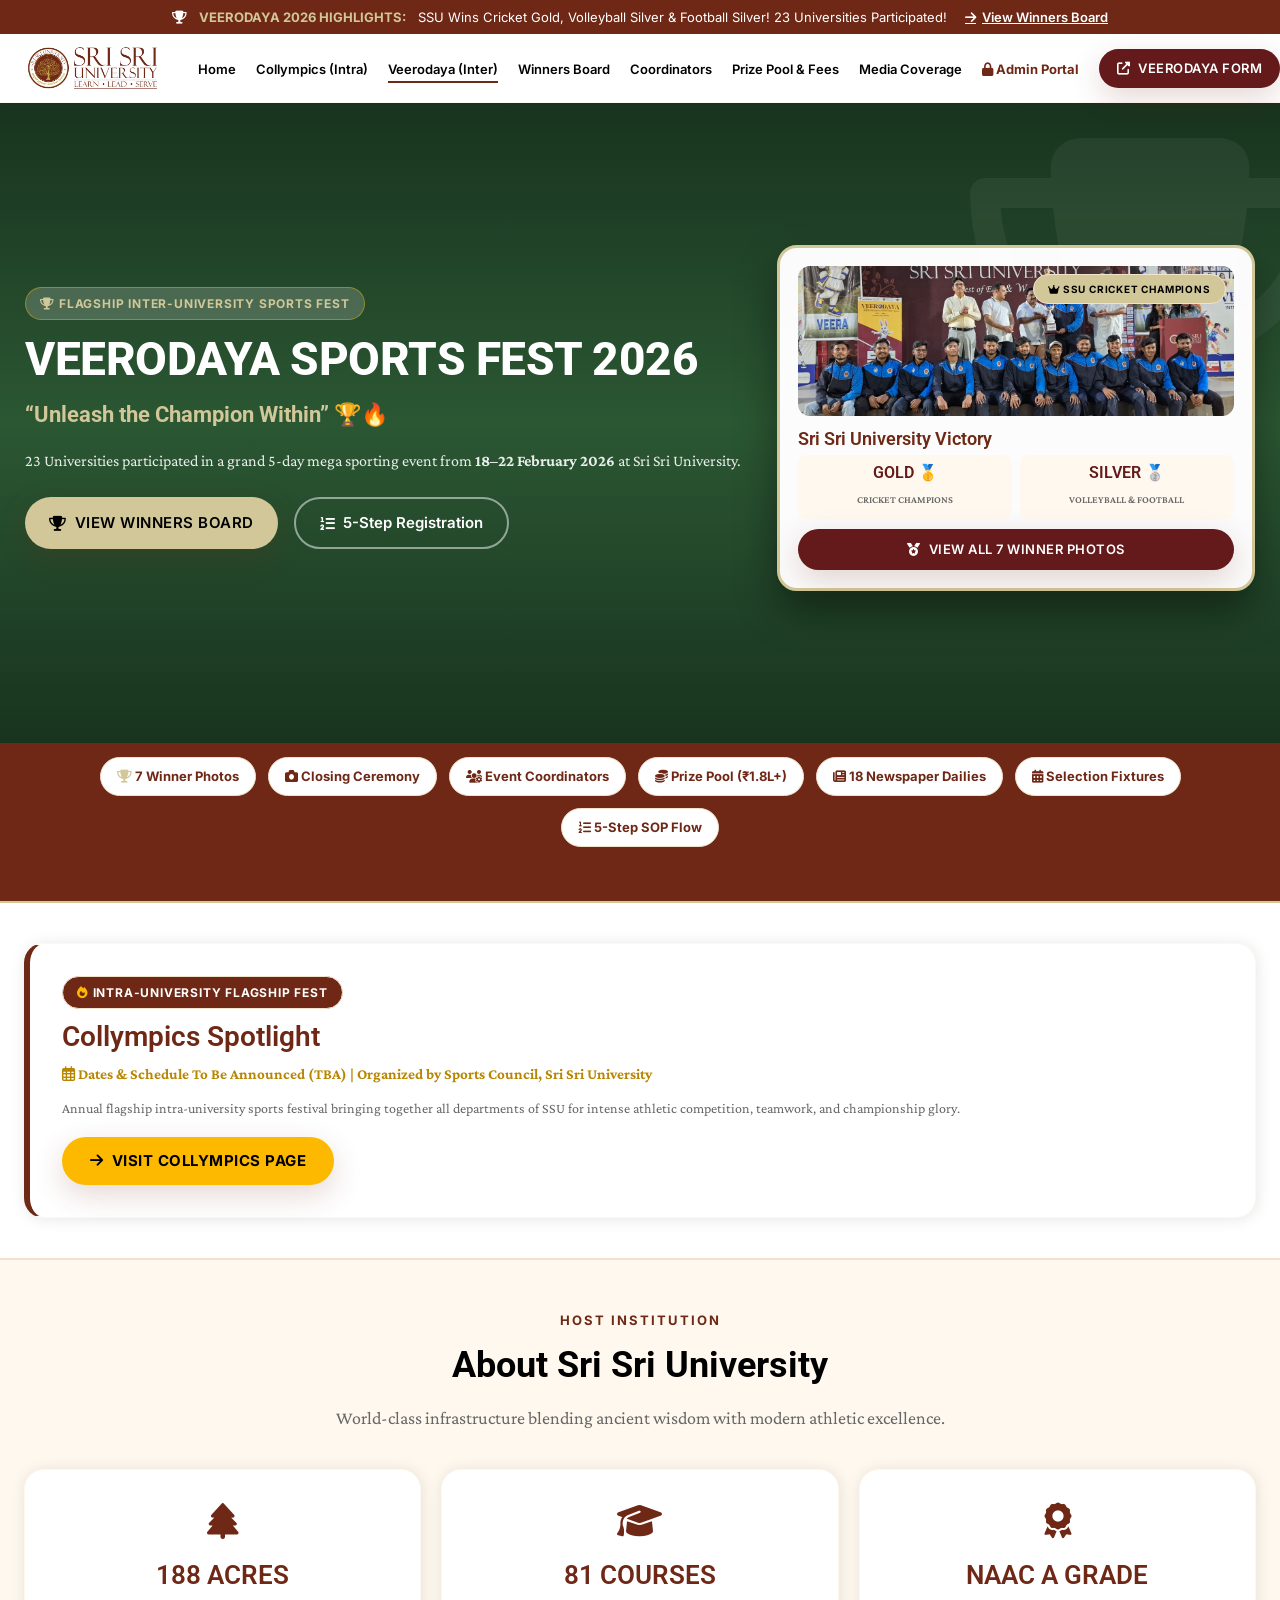
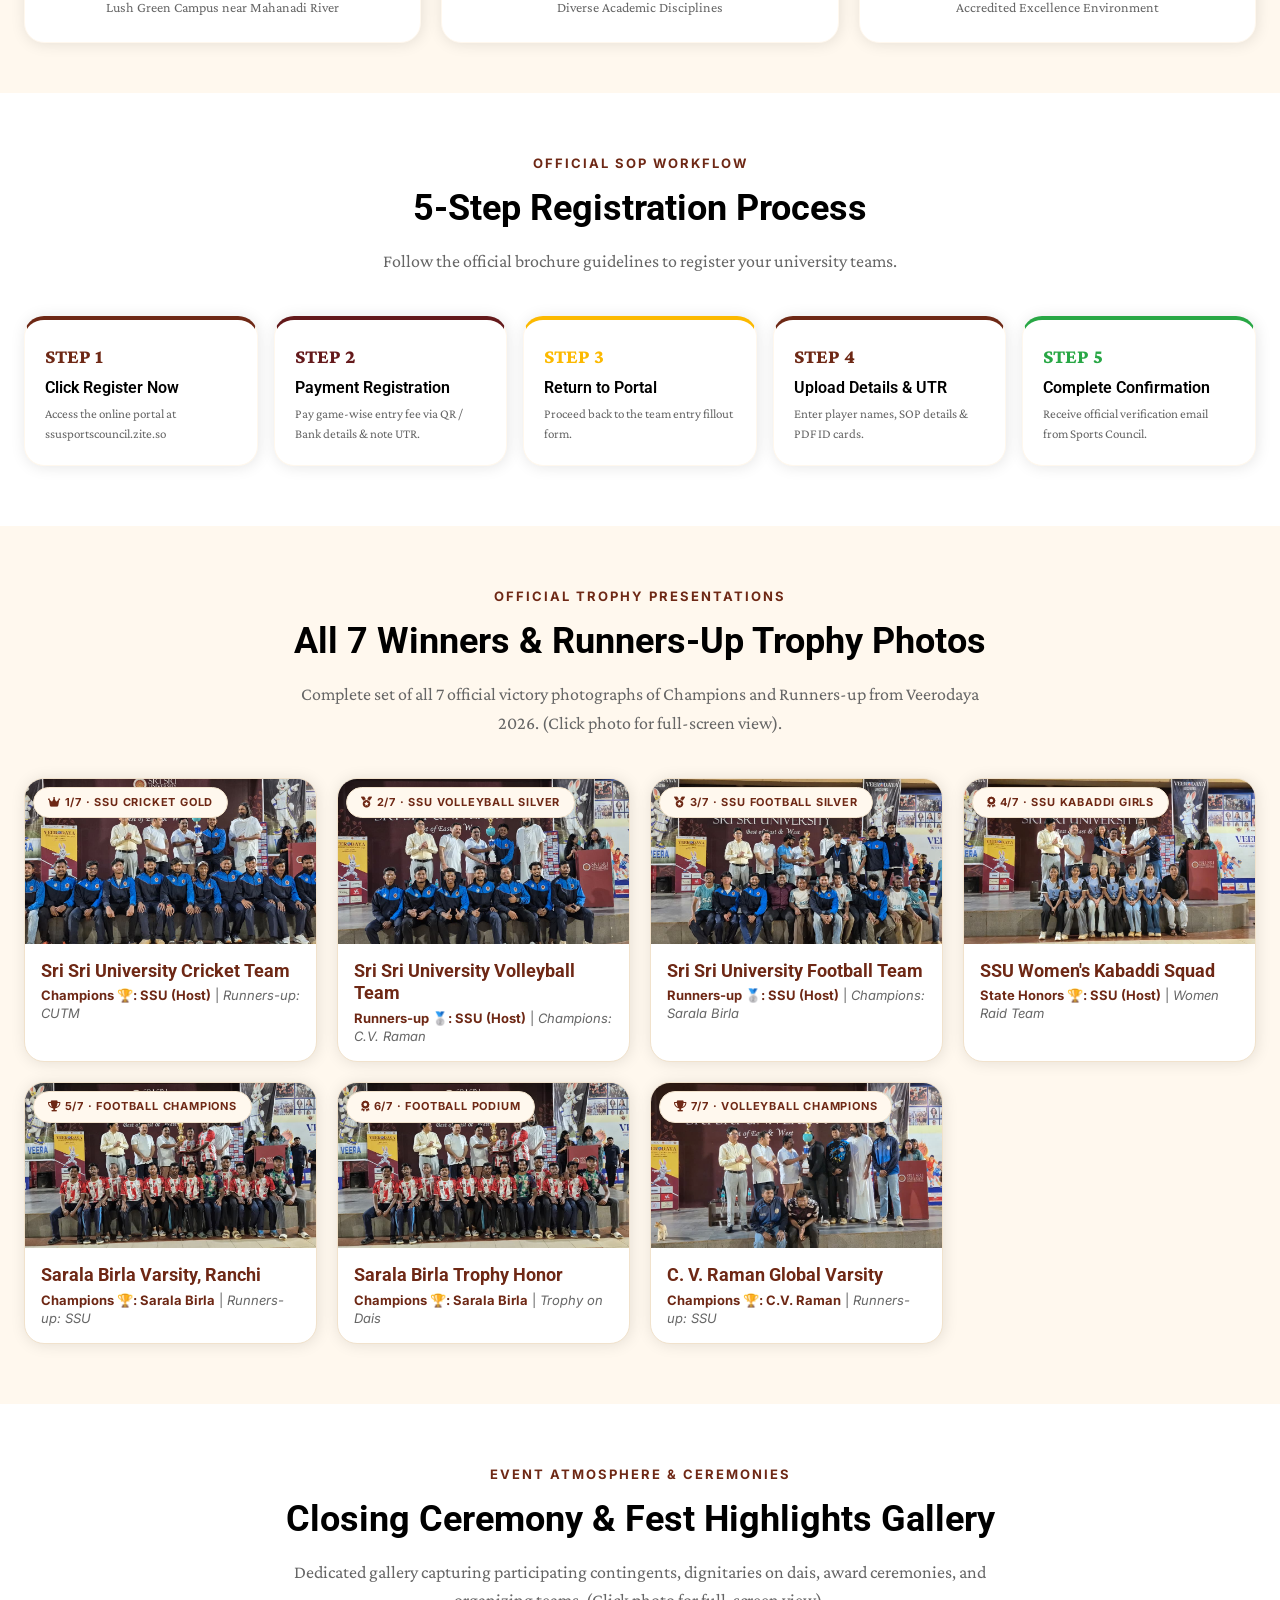
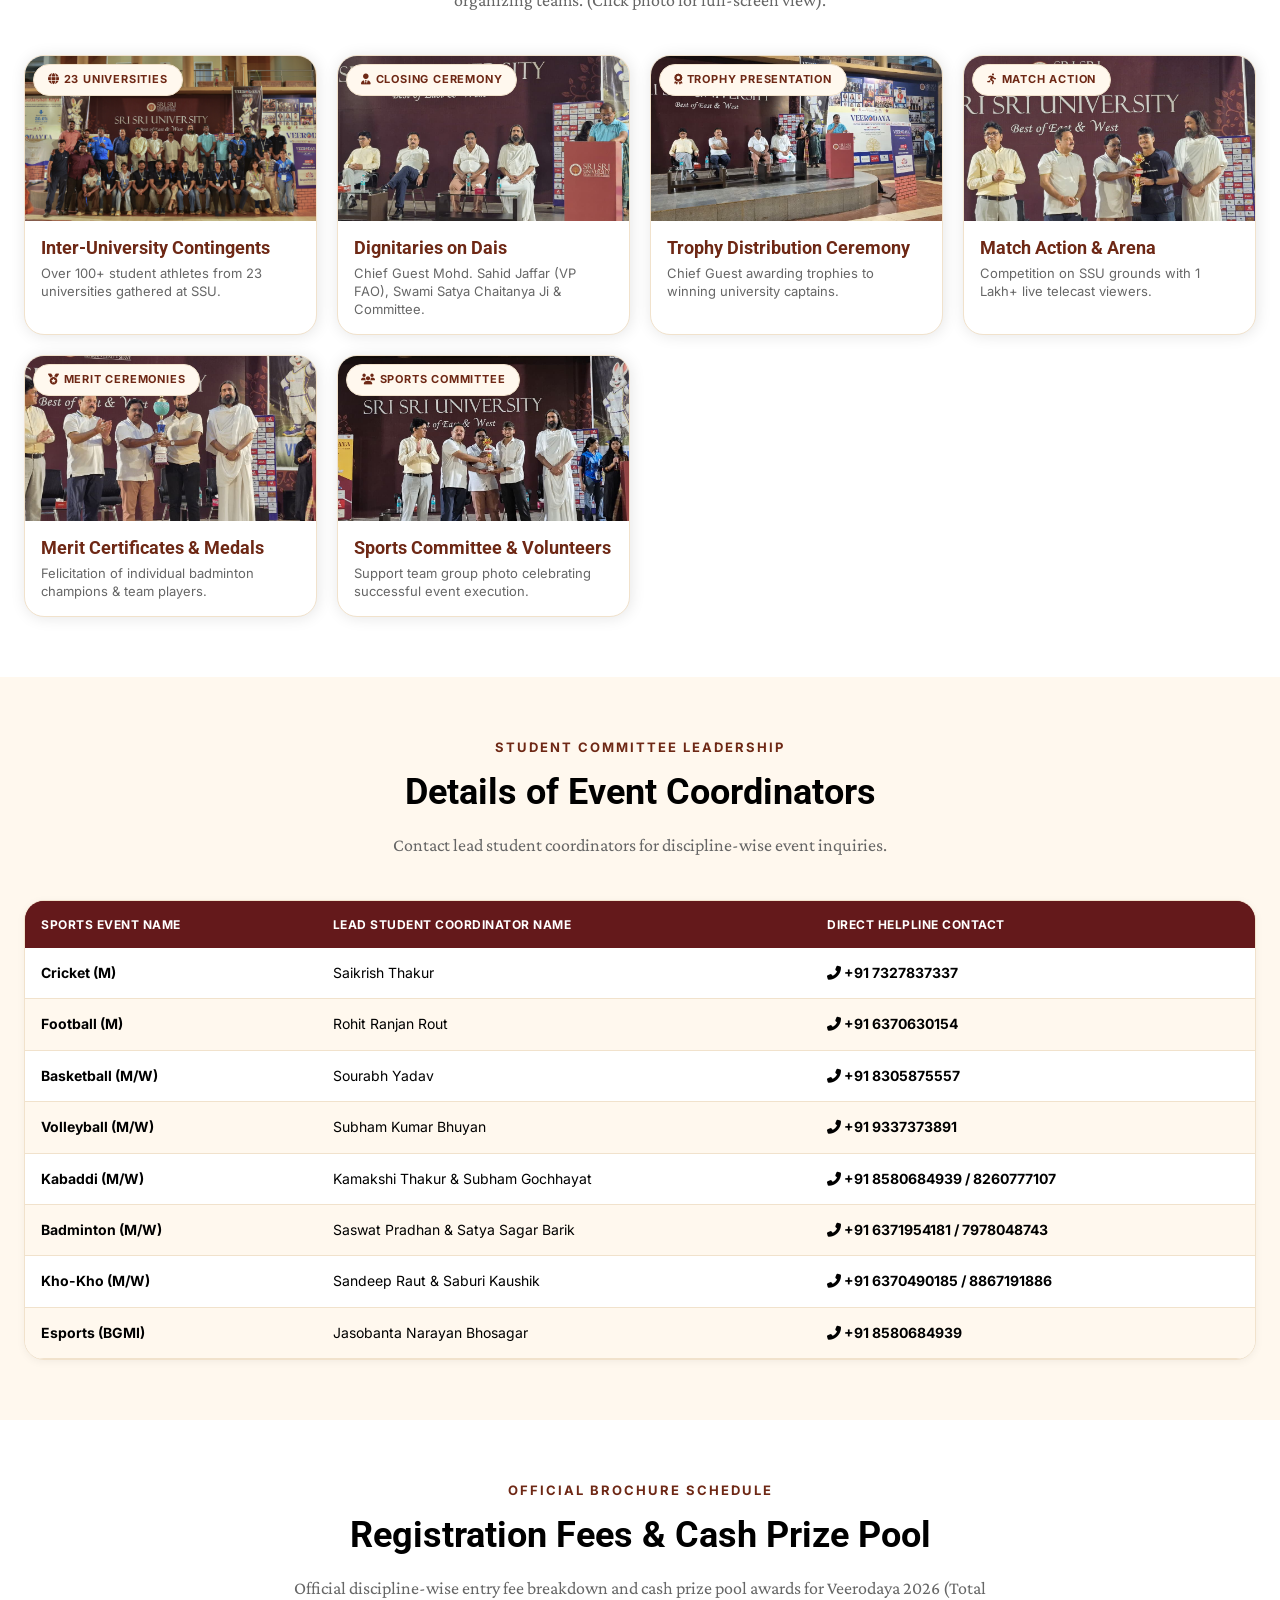
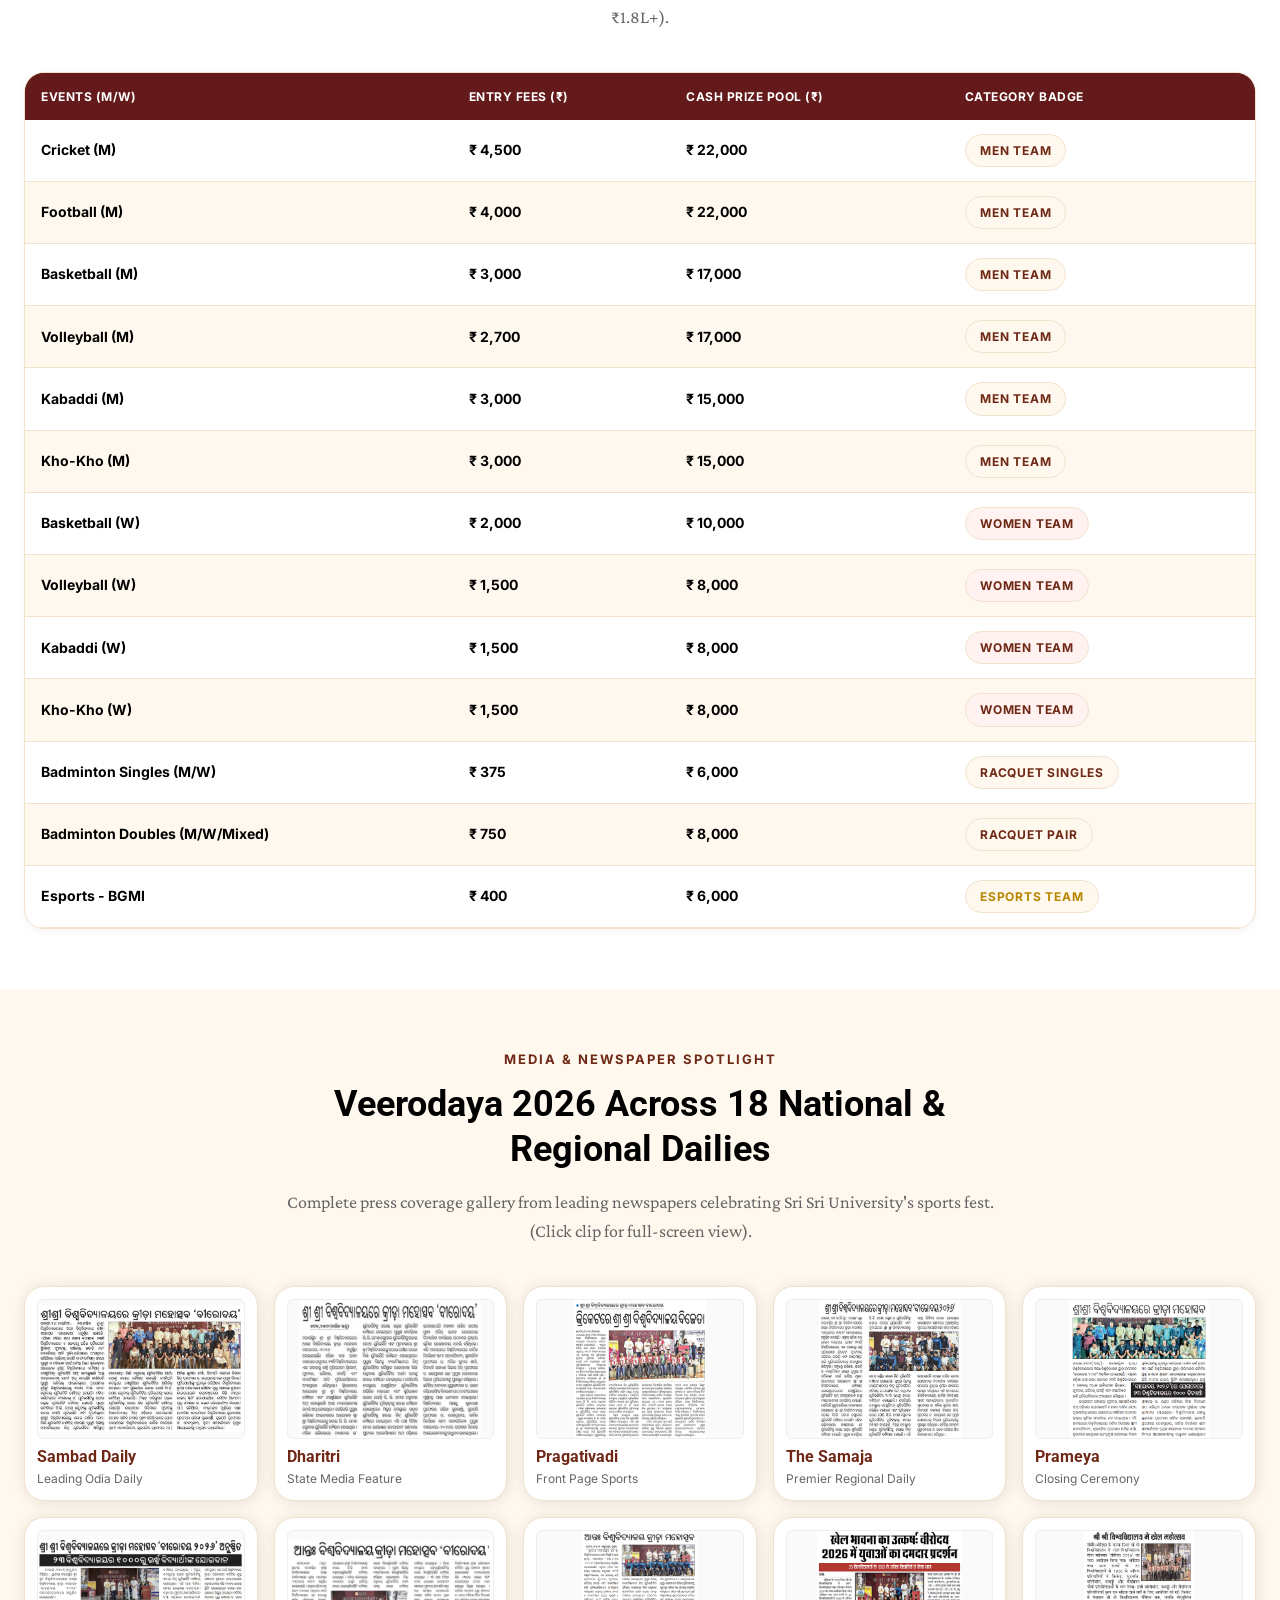
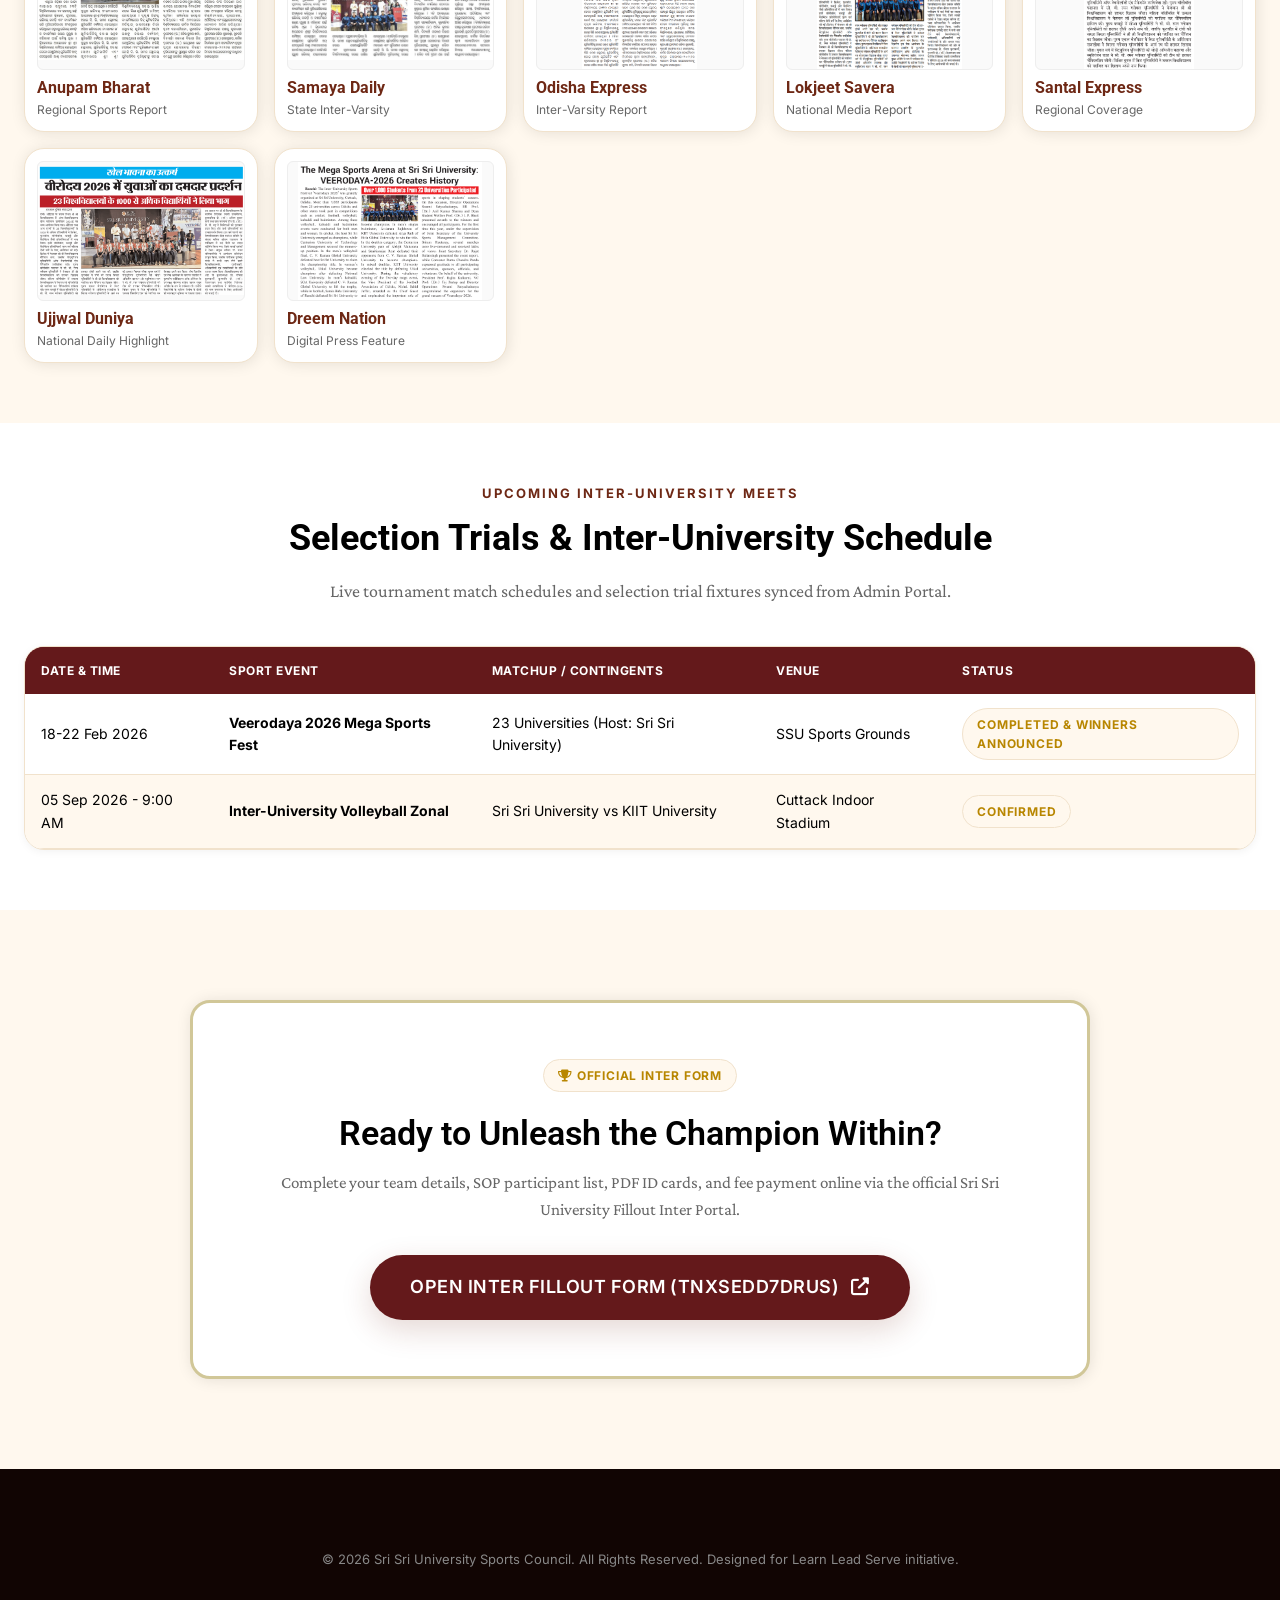
==== inter-university.html @ 0b8035ac "Initial commit: Sri Sri University Sports Council Portal" ====
<!DOCTYPE html>
<html lang="en">
<head>
  <meta charset="UTF-8">
  <meta name="viewport" content="width=device-width, initial-scale=1.0">
  <title>VEERODAYA SPORTS FEST 2026 | 2nd Edition Inter-University Sports</title>
  <meta name="description" content="Unleash the Champion Within. Official Veerodaya Sports Fest 2026 Inter-University Portal of Sri Sri University. 18-22 Feb 2026. Official results, 7 Winners & Runners-up trophy photos, campus stats, 5-step registration flow, event coordinators directory, press coverage, and prize pool schedule.">

  <!-- Favicon -->
  <link rel="icon" type="image/png" href="assets/ssu_round_favicon.png">
  <link rel="apple-touch-icon" href="assets/ssu_round_favicon.png">

  <!-- Font Awesome Icons -->
  <link rel="stylesheet" href="https://cdnjs.cloudflare.com/ajax/libs/font-awesome/6.5.1/css/all.min.css">
  
  <!-- Design System CSS -->
  <link rel="stylesheet" href="css/design-system.css">
  <link rel="stylesheet" href="css/main.css">
</head>
<body>

  <!-- Top Announcement Bar -->
  <div class="top-announcement-bar">
    <i class="fas fa-trophy"></i> <strong>VEERODAYA 2026 HIGHLIGHTS:</strong> SSU Wins Cricket Gold, Volleyball Silver & Football Silver! 23 Universities Participated!
    <a href="#results-board"><i class="fas fa-arrow-right"></i> View Winners Board</a>
  </div>

  <!-- Header Navigation -->
  <header class="ssu-header" id="site-header">
    <div class="header-container">
      <a href="index.html" class="ssu-brand">
        <img src="assets/ssu_logo.png" class="ssu-logo-img" alt="Sri Sri University Logo">
      </a>

      <nav>
        <ul class="nav-menu" id="nav-menu">
          <li><a href="index.html" class="nav-link">Home</a></li>
          <li><a href="intra-university.html" class="nav-link">Collympics (Intra)</a></li>
          <li><a href="inter-university.html" class="nav-link active">Veerodaya (Inter)</a></li>
          <li><a href="#results-board" class="nav-link">Winners Board</a></li>
          <li><a href="#coordinators" class="nav-link">Coordinators</a></li>
          <li><a href="#prize-pool" class="nav-link">Prize Pool & Fees</a></li>
          <li><a href="#press-coverage" class="nav-link">Media Coverage</a></li>
          <li><a href="admin.html" class="nav-link" style="color: var(--color-primary); font-weight: 700;"><i class="fas fa-lock"></i> Admin Portal</a></li>
        </ul>
      </nav>

      <div style="display: flex; align-items: center; gap: 10px; flex-shrink: 0;">
        <a href="https://forms.fillout.com/t/tNXsEdD7DRus" target="_blank" rel="noopener" class="btn-primary header-action-btn" style="background: var(--color-secondary); border-color: var(--color-secondary);">
          <i class="fas fa-external-link-alt"></i> VEERODAYA FORM
        </a>
        <button class="mobile-menu-toggle" id="mobile-menu-toggle" aria-label="Toggle navigation menu">
          <i class="fas fa-bars"></i>
        </button>
      </div>
    </div>
  </header>

  <main>
    <!-- VEERODAYA 2026 GRAND HIGHLIGHTED HERO SECTION WITH SSU CHAMPIONS SPOTLIGHT -->
    <section class="hero-section" style="background: linear-gradient(180deg, #18331e 0%, #2b5733 50%, #18331e 100%); color: #ffffff; padding: 60px 24px 70px; position: relative; overflow: hidden;">
      <div style="position: absolute; top: -50px; right: -50px; font-size: 320px; opacity: 0.05; color: #fff; pointer-events: none;"><i class="fas fa-trophy"></i></div>

      <div class="container-ssu" style="position: relative; z-index: 2;">
        <div style="display: grid; grid-template-columns: 1.2fr 0.8fr; gap: 36px; align-items: center;" class="responsive-2col">
          
          <!-- Hero Main Text -->
          <div>
            <div style="display: flex; gap: 10px; flex-wrap: wrap; margin-bottom: 14px;">
              <span class="badge-ssu" style="background: rgba(255,255,255,0.18); color: var(--color-accent-gold); border: 1px solid rgba(252, 185, 0, 0.4); font-size: 12px; padding: 6px 14px;">
                <i class="fas fa-trophy"></i> FLAGSHIP INTER-UNIVERSITY SPORTS FEST
              </span>
            </div>

            <h1 style="font-size: 46px; font-weight: 800; color: #ffffff; margin-bottom: 12px; line-height: 1.1; letter-spacing: -0.5px;">
              VEERODAYA SPORTS FEST 2026
            </h1>
            <p style="font-size: 22px; font-weight: 700; color: var(--color-accent-gold); margin-bottom: 16px; font-family: var(--font-heading);">
              “Unleash the Champion Within” 🏆🔥
            </p>
            <p style="font-size: 16px; color: rgba(255,255,255,0.9); line-height: 1.6; margin-bottom: 24px;">
              23 Universities participated in a grand 5-day mega sporting event from <strong>18–22 February 2026</strong> at Sri Sri University.
            </p>

            <div style="display: flex; gap: 16px; flex-wrap: wrap;">
              <a href="#results-board" class="btn-primary" style="background: var(--color-accent-gold); color: #000 !important; border-color: var(--color-accent-gold); padding: 12px 24px; font-size: 15px;">
                <i class="fas fa-trophy"></i> View Winners Board
              </a>
              <a href="#registration-flow" class="btn-outline" style="color: #ffffff !important; border-color: rgba(255,255,255,0.5); padding: 12px 24px; font-size: 15px;">
                <i class="fas fa-list-ol"></i> 5-Step Registration
              </a>
            </div>
          </div>

          <!-- HIGHLIGHT STATS SPOTLIGHT CARD WITH COMPACT IMAGE -->
          <div id="hero-upcoming-inter-card" style="background: rgba(255, 255, 255, 0.98); color: var(--color-text); border-radius: var(--radius-card); padding: 18px; border: 3px solid var(--color-accent-gold); box-shadow: 0 20px 40px rgba(0, 0, 0, 0.4);">
            <div style="position: relative; border-radius: 12px; overflow: hidden; margin-bottom: 12px; height: 150px; cursor: pointer;">
              <img src="Veerodaya 2026/Champion (Crieck team SSU) .jpeg" style="width: 100%; height: 100%; object-fit: cover;" alt="Sri Sri University Cricket Champions 2026">
              <span class="badge-ssu" style="position: absolute; top: 8px; right: 8px; background: var(--color-accent-gold); color: #000; font-weight: 700; font-size: 10px;">
                <i class="fas fa-crown"></i> SSU CRICKET CHAMPIONS
              </span>
            </div>

            <h3 style="font-size: 18px; color: var(--color-primary); margin-bottom: 4px; font-family: var(--font-heading);">
              Sri Sri University Victory
            </h3>

            <div style="display: grid; grid-template-columns: 1fr 1fr; gap: 8px; margin-bottom: 10px;">
              <div style="background: #fff8ee; padding: 8px; border-radius: 8px; text-align: center;">
                <h4 style="font-size: 16px; color: var(--color-secondary); margin: 0;">GOLD 🥇</h4>
                <span style="font-size: 10px; color: var(--color-text-muted); font-weight: 600;">CRICKET CHAMPIONS</span>
              </div>
              <div style="background: #fff8ee; padding: 8px; border-radius: 8px; text-align: center;">
                <h4 style="font-size: 16px; color: var(--color-secondary); margin: 0;">SILVER 🥈</h4>
                <span style="font-size: 10px; color: var(--color-text-muted); font-weight: 600;">VOLLEYBALL & FOOTBALL</span>
              </div>
            </div>

            <a href="#results-board" class="btn-primary" style="background: var(--color-secondary); border-color: var(--color-secondary); width: 100%; text-align: center; justify-content: center; padding: 10px; font-size: 13px;">
              <i class="fas fa-medal"></i> View All 7 Winner Photos
            </a>
          </div>

        </div>
      </div>
    </section>

    <!-- QUICK SECTION JUMP BAR FOR VEERODAYA PAGE -->
    <section style="background: var(--color-primary); padding: 14px 24px; border-bottom: 2px solid var(--color-accent-gold);">
      <div class="container-ssu">
        <div style="display: flex; align-items: center; justify-content: center; gap: 12px; flex-wrap: wrap;" class="gallery-filters">
          <a href="#results-board" class="filter-btn" style="background: #ffffff; color: var(--color-primary); font-weight: 700; text-decoration: none; padding: 8px 16px; border-radius: 20px; font-size: 13px;">
            <i class="fas fa-trophy" style="color: var(--color-accent-gold);"></i> 7 Winner Photos
          </a>
          <a href="#ceremony-highlights" class="filter-btn" style="background: #ffffff; color: var(--color-primary); font-weight: 700; text-decoration: none; padding: 8px 16px; border-radius: 20px; font-size: 13px;">
            <i class="fas fa-camera"></i> Closing Ceremony
          </a>
          <a href="#coordinators" class="filter-btn" style="background: #ffffff; color: var(--color-primary); font-weight: 700; text-decoration: none; padding: 8px 16px; border-radius: 20px; font-size: 13px;">
            <i class="fas fa-users-cog"></i> Event Coordinators
          </a>
          <a href="#prize-pool" class="filter-btn" style="background: #ffffff; color: var(--color-primary); font-weight: 700; text-decoration: none; padding: 8px 16px; border-radius: 20px; font-size: 13px;">
            <i class="fas fa-coins"></i> Prize Pool (₹1.8L+)
          </a>
          <a href="#press-coverage" class="filter-btn" style="background: #ffffff; color: var(--color-primary); font-weight: 700; text-decoration: none; padding: 8px 16px; border-radius: 20px; font-size: 13px;">
            <i class="fas fa-newspaper"></i> 18 Newspaper Dailies
          </a>
          <a href="#schedule" class="filter-btn" style="background: #ffffff; color: var(--color-primary); font-weight: 700; text-decoration: none; padding: 8px 16px; border-radius: 20px; font-size: 13px;">
            <i class="fas fa-calendar-alt"></i> Selection Fixtures
          </a>
          <a href="#registration-flow" class="filter-btn" style="background: #ffffff; color: var(--color-primary); font-weight: 700; text-decoration: none; padding: 8px 16px; border-radius: 20px; font-size: 13px;">
            <i class="fas fa-list-ol"></i> 5-Step SOP Flow
          </a>
        </div>
      </div>
    </section>

    <!-- COLLYMPICS SPOTLIGHT ANNOUNCEMENT CARD ON INTER PAGE -->
    <section class="section-ssu section-bg-light" style="padding: 40px 24px; border-bottom: 2px solid var(--color-bg-medium);">
      <div class="container-ssu">
        <div class="card-ssu" style="padding: 32px; background: #ffffff; border-left: 6px solid var(--color-primary);">
          <div>
            <span class="badge-ssu" style="background: var(--color-primary); color: #ffffff; margin-bottom: 10px;">
              <i class="fas fa-fire" style="color: var(--color-accent-amber);"></i> INTRA-UNIVERSITY FLAGSHIP FEST
            </span>
            <h3 style="font-size: 28px; color: var(--color-primary); margin-bottom: 8px; font-family: var(--font-heading);">
              Collympics Spotlight
            </h3>
            <p style="font-size: 15px; font-weight: 700; color: #b88600; margin-bottom: 12px;">
              <i class="far fa-calendar-alt"></i> Dates & Schedule To Be Announced (TBA) | Organized by Sports Council, Sri Sri University
            </p>
            <p style="font-size: 14px; color: var(--color-text-muted); line-height: 1.5; margin-bottom: 18px;">
              Annual flagship intra-university sports festival bringing together all departments of SSU for intense athletic competition, teamwork, and championship glory.
            </p>
            <a href="intra-university.html" class="btn-primary" style="background: var(--color-accent-amber); color: #000 !important; font-weight: 700;">
              <i class="fas fa-arrow-right"></i> Visit Collympics Page
            </a>
          </div>
        </div>
      </div>
    </section>

    <!-- SECTION: ABOUT SRI SRI UNIVERSITY CAMPUS & ATHLETIC STATS -->
    <section class="section-ssu section-bg-cream" style="padding: 50px 24px;">
      <div class="container-ssu">
        <div class="section-header" style="margin-bottom: 36px;">
          <span class="section-subtitle">Host Institution</span>
          <h2 class="section-title">About Sri Sri University</h2>
          <p class="section-description">World-class infrastructure blending ancient wisdom with modern athletic excellence.</p>
        </div>

        <div style="display: grid; grid-template-columns: repeat(auto-fit, minmax(260px, 1fr)); gap: 20px;">
          <div class="card-ssu" style="background: #ffffff; padding: 24px; text-align: center;">
            <div style="font-size: 36px; color: var(--color-primary); margin-bottom: 8px;"><i class="fas fa-tree"></i></div>
            <h3 style="font-size: 26px; color: var(--color-primary); margin-bottom: 4px;">188 ACRES</h3>
            <p style="font-size: 14px; color: var(--color-text-muted); margin: 0;">Lush Green Campus near Mahanadi River</p>
          </div>
          <div class="card-ssu" style="background: #ffffff; padding: 24px; text-align: center;">
            <div style="font-size: 36px; color: var(--color-primary); margin-bottom: 8px;"><i class="fas fa-graduation-cap"></i></div>
            <h3 style="font-size: 26px; color: var(--color-primary); margin-bottom: 4px;">81 COURSES</h3>
            <p style="font-size: 14px; color: var(--color-text-muted); margin: 0;">Diverse Academic Disciplines</p>
          </div>
          <div class="card-ssu" style="background: #ffffff; padding: 24px; text-align: center;">
            <div style="font-size: 36px; color: var(--color-primary); margin-bottom: 8px;"><i class="fas fa-award"></i></div>
            <h3 style="font-size: 26px; color: var(--color-primary); margin-bottom: 4px;">NAAC A GRADE</h3>
            <p style="font-size: 14px; color: var(--color-text-muted); margin: 0;">Accredited Excellence Environment</p>
          </div>
        </div>
      </div>
    </section>

    <!-- SECTION: 5-STEP REGISTRATION PROCESS INSTRUCTIONS -->
    <section class="section-ssu section-bg-light" id="registration-flow" style="padding: 60px 24px;">
      <div class="container-ssu">
        <div class="section-header" style="margin-bottom: 40px;">
          <span class="section-subtitle">Official SOP Workflow</span>
          <h2 class="section-title">5-Step Registration Process</h2>
          <p class="section-description">Follow the official brochure guidelines to register your university teams.</p>
        </div>

        <div style="display: grid; grid-template-columns: repeat(auto-fit, minmax(220px, 1fr)); gap: 16px;">
          <div class="card-ssu" style="background: #ffffff; padding: 20px; border-top: 4px solid var(--color-primary);">
            <div style="font-size: 20px; font-weight: 800; color: var(--color-primary); margin-bottom: 6px;">STEP 1</div>
            <h4 style="font-size: 16px; color: var(--color-text); margin-bottom: 6px;">Click Register Now</h4>
            <p style="font-size: 13px; color: var(--color-text-muted); margin: 0;">Access the online portal at ssusportscouncil.zite.so</p>
          </div>
          <div class="card-ssu" style="background: #ffffff; padding: 20px; border-top: 4px solid var(--color-secondary);">
            <div style="font-size: 20px; font-weight: 800; color: var(--color-secondary); margin-bottom: 6px;">STEP 2</div>
            <h4 style="font-size: 16px; color: var(--color-text); margin-bottom: 6px;">Payment Registration</h4>
            <p style="font-size: 13px; color: var(--color-text-muted); margin: 0;">Pay game-wise entry fee via QR / Bank details & note UTR.</p>
          </div>
          <div class="card-ssu" style="background: #ffffff; padding: 20px; border-top: 4px solid var(--color-accent-amber);">
            <div style="font-size: 20px; font-weight: 800; color: var(--color-accent-amber); margin-bottom: 6px;">STEP 3</div>
            <h4 style="font-size: 16px; color: var(--color-text); margin-bottom: 6px;">Return to Portal</h4>
            <p style="font-size: 13px; color: var(--color-text-muted); margin: 0;">Proceed back to the team entry fillout form.</p>
          </div>
          <div class="card-ssu" style="background: #ffffff; padding: 20px; border-top: 4px solid var(--color-primary);">
            <div style="font-size: 20px; font-weight: 800; color: var(--color-primary); margin-bottom: 6px;">STEP 4</div>
            <h4 style="font-size: 16px; color: var(--color-text); margin-bottom: 6px;">Upload Details & UTR</h4>
            <p style="font-size: 13px; color: var(--color-text-muted); margin: 0;">Enter player names, SOP details & PDF ID cards.</p>
          </div>
          <div class="card-ssu" style="background: #ffffff; padding: 20px; border-top: 4px solid #28a745;">
            <div style="font-size: 20px; font-weight: 800; color: #28a745; margin-bottom: 6px;">STEP 5</div>
            <h4 style="font-size: 16px; color: var(--color-text); margin-bottom: 6px;">Complete Confirmation</h4>
            <p style="font-size: 13px; color: var(--color-text-muted); margin: 0;">Receive official verification email from Sports Council.</p>
          </div>
        </div>
      </div>
    </section>

    <!-- SECTION 1: ALL 7 WINNERS AND RUNNERS UP TROPHY PHOTOS BOARD -->
    <section class="section-ssu section-bg-cream" id="results-board" style="padding: 60px 24px;">
      <div class="container-ssu">
        <div class="section-header" style="margin-bottom: 40px;">
          <span class="section-subtitle">Official Trophy Presentations</span>
          <h2 class="section-title">All 7 Winners & Runners-Up Trophy Photos</h2>
          <p class="section-description">Complete set of all 7 official victory photographs of Champions and Runners-up from Veerodaya 2026. (Click photo for full-screen view).</p>
        </div>

        <div style="display: grid; grid-template-columns: repeat(auto-fill, minmax(280px, 1fr)); gap: 20px;">

          <!-- PHOTO 1: SSU Cricket Champions (Host Gold) -->
          <div class="card-ssu" style="background: #ffffff; border: 1px solid var(--color-bg-medium); padding: 0; overflow: hidden; cursor: pointer;">
            <div style="height: 165px; position: relative;">
              <img src="Veerodaya 2026/Champion (Crieck team SSU) .jpeg" style="width: 100%; height: 100%; object-fit: cover;" alt="Sri Sri University Cricket Champions 2026">
              <span class="badge-ssu" style="position: absolute; top: 8px; left: 8px; background: #fff8ee; color: var(--color-primary); border: 1px solid var(--color-bg-medium); font-size: 11px; font-weight: 700;">
                <i class="fas fa-crown"></i> 1/7 · SSU CRICKET GOLD
              </span>
            </div>
            <div style="padding: 16px;">
              <h3 style="font-size: 18px; color: var(--color-primary); margin-bottom: 4px; font-family: var(--font-heading); font-weight: 700;">Sri Sri University Cricket Team</h3>
              <p style="font-size: 13px; color: var(--color-text-muted); font-family: var(--font-sans); margin: 0; line-height: 1.4;">
                <strong style="color: var(--color-primary);">Champions 🏆: SSU (Host)</strong> | <em>Runners-up: CUTM</em>
              </p>
            </div>
          </div>

          <!-- PHOTO 2: SSU Volleyball Men Runners-Up -->
          <div class="card-ssu" style="background: #ffffff; border: 1px solid var(--color-bg-medium); padding: 0; overflow: hidden; cursor: pointer;">
            <div style="height: 165px; position: relative;">
              <img src="Veerodaya 2026/Volleyball Runners Up (SSU ) .jpeg" style="width: 100%; height: 100%; object-fit: cover;" alt="Sri Sri University Volleyball Runners Up">
              <span class="badge-ssu" style="position: absolute; top: 8px; left: 8px; background: #fff8ee; color: var(--color-primary); border: 1px solid var(--color-bg-medium); font-size: 11px; font-weight: 700;">
                <i class="fas fa-medal"></i> 2/7 · SSU VOLLEYBALL SILVER
              </span>
            </div>
            <div style="padding: 16px;">
              <h3 style="font-size: 18px; color: var(--color-primary); margin-bottom: 4px; font-family: var(--font-heading); font-weight: 700;">Sri Sri University Volleyball Team</h3>
              <p style="font-size: 13px; color: var(--color-text-muted); font-family: var(--font-sans); margin: 0; line-height: 1.4;">
                <strong style="color: var(--color-primary);">Runners-up 🥈: SSU (Host)</strong> | <em>Champions: C.V. Raman</em>
              </p>
            </div>
          </div>

          <!-- PHOTO 3: SSU Football Men Runners-Up -->
          <div class="card-ssu" style="background: #ffffff; border: 1px solid var(--color-bg-medium); padding: 0; overflow: hidden; cursor: pointer;">
            <div style="height: 165px; position: relative;">
              <img src="Veerodaya 2026/Runners of Football Team (SSU) .jpeg" style="width: 100%; height: 100%; object-fit: cover;" alt="Sri Sri University Football Runners Up">
              <span class="badge-ssu" style="position: absolute; top: 8px; left: 8px; background: #fff8ee; color: var(--color-primary); border: 1px solid var(--color-bg-medium); font-size: 11px; font-weight: 700;">
                <i class="fas fa-medal"></i> 3/7 · SSU FOOTBALL SILVER
              </span>
            </div>
            <div style="padding: 16px;">
              <h3 style="font-size: 18px; color: var(--color-primary); margin-bottom: 4px; font-family: var(--font-heading); font-weight: 700;">Sri Sri University Football Team</h3>
              <p style="font-size: 13px; color: var(--color-text-muted); font-family: var(--font-sans); margin: 0; line-height: 1.4;">
                <strong style="color: var(--color-primary);">Runners-up 🥈: SSU (Host)</strong> | <em>Champions: Sarala Birla</em>
              </p>
            </div>
          </div>

          <!-- PHOTO 4: SSU Girls Kabaddi Squad -->
          <div class="card-ssu" style="background: #ffffff; border: 1px solid var(--color-bg-medium); padding: 0; overflow: hidden; cursor: pointer;">
            <div style="height: 165px; position: relative;">
              <img src="Veerodaya 2026/Champion (Kabaddi-Grils) SSU Team.jpeg" style="width: 100%; height: 100%; object-fit: cover;" alt="SSU Girls Kabaddi Squad">
              <span class="badge-ssu" style="position: absolute; top: 8px; left: 8px; background: #fff8ee; color: var(--color-primary); border: 1px solid var(--color-bg-medium); font-size: 11px; font-weight: 700;">
                <i class="fas fa-award"></i> 4/7 · SSU KABADDI GIRLS
              </span>
            </div>
            <div style="padding: 16px;">
              <h3 style="font-size: 18px; color: var(--color-primary); margin-bottom: 4px; font-family: var(--font-heading); font-weight: 700;">SSU Women's Kabaddi Squad</h3>
              <p style="font-size: 13px; color: var(--color-text-muted); font-family: var(--font-sans); margin: 0; line-height: 1.4;">
                <strong style="color: var(--color-primary);">State Honors 🏆: SSU (Host)</strong> | <em>Women Raid Team</em>
              </p>
            </div>
          </div>

          <!-- PHOTO 5: Sarala Birla University Football Champions -->
          <div class="card-ssu" style="background: #ffffff; border: 1px solid var(--color-bg-medium); padding: 0; overflow: hidden; cursor: pointer;">
            <div style="height: 165px; position: relative;">
              <img src="Veerodaya 2026/Champion (Football Team) Sarala Birla University, Ranchi.jpeg" style="width: 100%; height: 100%; object-fit: cover;" alt="Sarala Birla Football Champions">
              <span class="badge-ssu" style="position: absolute; top: 8px; left: 8px; background: #fff8ee; color: var(--color-primary); border: 1px solid var(--color-bg-medium); font-size: 11px; font-weight: 700;">
                <i class="fas fa-trophy"></i> 5/7 · FOOTBALL CHAMPIONS
              </span>
            </div>
            <div style="padding: 16px;">
              <h3 style="font-size: 18px; color: var(--color-primary); margin-bottom: 4px; font-family: var(--font-heading); font-weight: 700;">Sarala Birla Varsity, Ranchi</h3>
              <p style="font-size: 13px; color: var(--color-text-muted); font-family: var(--font-sans); margin: 0; line-height: 1.4;">
                <strong style="color: var(--color-primary);">Champions 🏆: Sarala Birla</strong> | <em>Runners-up: SSU</em>
              </p>
            </div>
          </div>

          <!-- PHOTO 6: Sarala Birla Football Squad Celebration -->
          <div class="card-ssu" style="background: #ffffff; border: 1px solid var(--color-bg-medium); padding: 0; overflow: hidden; cursor: pointer;">
            <div style="height: 165px; position: relative;">
              <img src="Veerodaya 2026/Champion (Football Team) Sarala Birla University, Ranchi (1).jpeg" style="width: 100%; height: 100%; object-fit: cover;" alt="Sarala Birla Celebration">
              <span class="badge-ssu" style="position: absolute; top: 8px; left: 8px; background: #fff8ee; color: var(--color-primary); border: 1px solid var(--color-bg-medium); font-size: 11px; font-weight: 700;">
                <i class="fas fa-award"></i> 6/7 · FOOTBALL PODIUM
              </span>
            </div>
            <div style="padding: 16px;">
              <h3 style="font-size: 18px; color: var(--color-primary); margin-bottom: 4px; font-family: var(--font-heading); font-weight: 700;">Sarala Birla Trophy Honor</h3>
              <p style="font-size: 13px; color: var(--color-text-muted); font-family: var(--font-sans); margin: 0; line-height: 1.4;">
                <strong style="color: var(--color-primary);">Champions 🏆: Sarala Birla</strong> | <em>Trophy on Dais</em>
              </p>
            </div>
          </div>

          <!-- PHOTO 7: C.V. Raman Global University Volleyball Champions -->
          <div class="card-ssu" style="background: #ffffff; border: 1px solid var(--color-bg-medium); padding: 0; overflow: hidden; cursor: pointer;">
            <div style="height: 165px; position: relative;">
              <img src="Veerodaya 2026/Volleyball Champion(CGU) .jpeg" style="width: 100%; height: 100%; object-fit: cover;" alt="C V Raman Volleyball Champions">
              <span class="badge-ssu" style="position: absolute; top: 8px; left: 8px; background: #fff8ee; color: var(--color-primary); border: 1px solid var(--color-bg-medium); font-size: 11px; font-weight: 700;">
                <i class="fas fa-trophy"></i> 7/7 · VOLLEYBALL CHAMPIONS
              </span>
            </div>
            <div style="padding: 16px;">
              <h3 style="font-size: 18px; color: var(--color-primary); margin-bottom: 4px; font-family: var(--font-heading); font-weight: 700;">C. V. Raman Global Varsity</h3>
              <p style="font-size: 13px; color: var(--color-text-muted); font-family: var(--font-sans); margin: 0; line-height: 1.4;">
                <strong style="color: var(--color-primary);">Champions 🏆: C.V. Raman</strong> | <em>Runners-up: SSU</em>
              </p>
            </div>
          </div>

        </div>
      </div>
    </section>

    <!-- SECTION 2: CLOSING CEREMONY & FEST HIGHLIGHTS GALLERY -->
    <section class="section-ssu section-bg-light" id="ceremony-highlights" style="padding: 60px 24px;">
      <div class="container-ssu">
        <div class="section-header" style="margin-bottom: 40px;">
          <span class="section-subtitle">Event Atmosphere & Ceremonies</span>
          <h2 class="section-title">Closing Ceremony & Fest Highlights Gallery</h2>
          <p class="section-description">Dedicated gallery capturing participating contingents, dignitaries on dais, award ceremonies, and organizing teams. (Click photo for full-screen view).</p>
        </div>

        <div style="display: grid; grid-template-columns: repeat(auto-fill, minmax(280px, 1fr)); gap: 20px;">
          <div class="card-ssu" style="background: #ffffff; border: 1px solid var(--color-bg-medium); padding: 0; overflow: hidden; cursor: pointer;">
            <div style="height: 165px; position: relative;">
              <img src="Veerodaya 2026/Group Photos of the Inter University Sports Fest 2026.jpeg" style="width: 100%; height: 100%; object-fit: cover;" alt="23 Universities Group Photo">
              <span class="badge-ssu" style="position: absolute; top: 8px; left: 8px; background: #fff8ee; color: var(--color-primary); border: 1px solid var(--color-bg-medium); font-size: 11px; font-weight: 700;">
                <i class="fas fa-globe"></i> 23 UNIVERSITIES
              </span>
            </div>
            <div style="padding: 16px;">
              <h3 style="font-size: 18px; color: var(--color-primary); margin-bottom: 4px; font-family: var(--font-heading); font-weight: 700;">Inter-University Contingents</h3>
              <p style="font-size: 13px; color: var(--color-text-muted); font-family: var(--font-sans); margin: 0; line-height: 1.4;">
                Over 100+ student athletes from 23 universities gathered at SSU.
              </p>
            </div>
          </div>

          <div class="card-ssu" style="background: #ffffff; border: 1px solid var(--color-bg-medium); padding: 0; overflow: hidden; cursor: pointer;">
            <div style="height: 165px; position: relative;">
              <img src="Veerodaya 2026/WhatsApp Image 2026-02-23 at 3.01.12 PM.jpeg" style="width: 100%; height: 100%; object-fit: cover;" alt="Dignitaries on Dais">
              <span class="badge-ssu" style="position: absolute; top: 8px; left: 8px; background: #fff8ee; color: var(--color-primary); border: 1px solid var(--color-bg-medium); font-size: 11px; font-weight: 700;">
                <i class="fas fa-user-tie"></i> CLOSING CEREMONY
              </span>
            </div>
            <div style="padding: 16px;">
              <h3 style="font-size: 18px; color: var(--color-primary); margin-bottom: 4px; font-family: var(--font-heading); font-weight: 700;">Dignitaries on Dais</h3>
              <p style="font-size: 13px; color: var(--color-text-muted); font-family: var(--font-sans); margin: 0; line-height: 1.4;">
                Chief Guest Mohd. Sahid Jaffar (VP FAO), Swami Satya Chaitanya Ji & Committee.
              </p>
            </div>
          </div>

          <div class="card-ssu" style="background: #ffffff; border: 1px solid var(--color-bg-medium); padding: 0; overflow: hidden; cursor: pointer;">
            <div style="height: 165px; position: relative;">
              <img src="Veerodaya 2026/WhatsApp Image 2026-02-23 at 3.01.16 PM.jpeg" style="width: 100%; height: 100%; object-fit: cover;" alt="Award Presentation">
              <span class="badge-ssu" style="position: absolute; top: 8px; left: 8px; background: #fff8ee; color: var(--color-primary); border: 1px solid var(--color-bg-medium); font-size: 11px; font-weight: 700;">
                <i class="fas fa-award"></i> TROPHY PRESENTATION
              </span>
            </div>
            <div style="padding: 16px;">
              <h3 style="font-size: 18px; color: var(--color-primary); margin-bottom: 4px; font-family: var(--font-heading); font-weight: 700;">Trophy Distribution Ceremony</h3>
              <p style="font-size: 13px; color: var(--color-text-muted); font-family: var(--font-sans); margin: 0; line-height: 1.4;">
                Chief Guest awarding trophies to winning university captains.
              </p>
            </div>
          </div>

          <div class="card-ssu" style="background: #ffffff; border: 1px solid var(--color-bg-medium); padding: 0; overflow: hidden; cursor: pointer;">
            <div style="height: 165px; position: relative;">
              <img src="Veerodaya 2026/WhatsApp Image 2026-02-23 at 3.01.33 PM.jpeg" style="width: 100%; height: 100%; object-fit: cover;" alt="Match Action">
              <span class="badge-ssu" style="position: absolute; top: 8px; left: 8px; background: #fff8ee; color: var(--color-primary); border: 1px solid var(--color-bg-medium); font-size: 11px; font-weight: 700;">
                <i class="fas fa-running"></i> MATCH ACTION
              </span>
            </div>
            <div style="padding: 16px;">
              <h3 style="font-size: 18px; color: var(--color-primary); margin-bottom: 4px; font-family: var(--font-heading); font-weight: 700;">Match Action & Arena</h3>
              <p style="font-size: 13px; color: var(--color-text-muted); font-family: var(--font-sans); margin: 0; line-height: 1.4;">
                Competition on SSU grounds with 1 Lakh+ live telecast viewers.
              </p>
            </div>
          </div>

          <div class="card-ssu" style="background: #ffffff; border: 1px solid var(--color-bg-medium); padding: 0; overflow: hidden; cursor: pointer;">
            <div style="height: 165px; position: relative;">
              <img src="Veerodaya 2026/WhatsApp Image 2026-02-23 at 3.01.46 PM.jpeg" style="width: 100%; height: 100%; object-fit: cover;" alt="Merit Distribution">
              <span class="badge-ssu" style="position: absolute; top: 8px; left: 8px; background: #fff8ee; color: var(--color-primary); border: 1px solid var(--color-bg-medium); font-size: 11px; font-weight: 700;">
                <i class="fas fa-medal"></i> MERIT CEREMONIES
              </span>
            </div>
            <div style="padding: 16px;">
              <h3 style="font-size: 18px; color: var(--color-primary); margin-bottom: 4px; font-family: var(--font-heading); font-weight: 700;">Merit Certificates & Medals</h3>
              <p style="font-size: 13px; color: var(--color-text-muted); font-family: var(--font-sans); margin: 0; line-height: 1.4;">
                Felicitation of individual badminton champions & team players.
              </p>
            </div>
          </div>

          <div class="card-ssu" style="background: #ffffff; border: 1px solid var(--color-bg-medium); padding: 0; overflow: hidden; cursor: pointer;">
            <div style="height: 165px; position: relative;">
              <img src="Veerodaya 2026/WhatsApp Image 2026-02-23 at 3.01.49 PM.jpeg" style="width: 100%; height: 100%; object-fit: cover;" alt="Organizing Team">
              <span class="badge-ssu" style="position: absolute; top: 8px; left: 8px; background: #fff8ee; color: var(--color-primary); border: 1px solid var(--color-bg-medium); font-size: 11px; font-weight: 700;">
                <i class="fas fa-users"></i> SPORTS COMMITTEE
              </span>
            </div>
            <div style="padding: 16px;">
              <h3 style="font-size: 18px; color: var(--color-primary); margin-bottom: 4px; font-family: var(--font-heading); font-weight: 700;">Sports Committee & Volunteers</h3>
              <p style="font-size: 13px; color: var(--color-text-muted); font-family: var(--font-sans); margin: 0; line-height: 1.4;">
                Support team group photo celebrating successful event execution.
              </p>
            </div>
          </div>
        </div>
      </div>
    </section>

    <!-- SECTION 3: DETAILS OF EVENT COORDINATORS CONTACT TABLE -->
    <section class="section-ssu section-bg-cream" id="coordinators" style="padding: 60px 24px;">
      <div class="container-ssu">
        <div class="section-header" style="margin-bottom: 40px;">
          <span class="section-subtitle">Student Committee Leadership</span>
          <h2 class="section-title">Details of Event Coordinators</h2>
          <p class="section-description">Contact lead student coordinators for discipline-wise event inquiries.</p>
        </div>

        <div style="overflow-x: auto; background: #ffffff; border-radius: var(--radius-card); border: 1px solid var(--color-bg-medium); box-shadow: var(--shadow-sm);">
          <table class="receipt-table" style="margin-bottom: 0;">
            <thead>
              <tr style="background: var(--color-secondary); color: #ffffff;">
                <th style="padding: 14px;">Sports Event Name</th>
                <th style="padding: 14px;">Lead Student Coordinator Name</th>
                <th style="padding: 14px;">Direct Helpline Contact</th>
              </tr>
            </thead>
            <tbody>
              <tr><td style="padding: 12px;"><strong>Cricket (M)</strong></td><td style="padding: 12px;">Saikrish Thakur</td><td style="padding: 12px; font-weight: 700; color: var(--color-primary);"><i class="fas fa-phone-alt"></i> +91 7327837337</td></tr>
              <tr style="background: var(--color-bg-block);"><td style="padding: 12px;"><strong>Football (M)</strong></td><td style="padding: 12px;">Rohit Ranjan Rout</td><td style="padding: 12px; font-weight: 700; color: var(--color-primary);"><i class="fas fa-phone-alt"></i> +91 6370630154</td></tr>
              <tr><td style="padding: 12px;"><strong>Basketball (M/W)</strong></td><td style="padding: 12px;">Sourabh Yadav</td><td style="padding: 12px; font-weight: 700; color: var(--color-primary);"><i class="fas fa-phone-alt"></i> +91 8305875557</td></tr>
              <tr style="background: var(--color-bg-block);"><td style="padding: 12px;"><strong>Volleyball (M/W)</strong></td><td style="padding: 12px;">Subham Kumar Bhuyan</td><td style="padding: 12px; font-weight: 700; color: var(--color-primary);"><i class="fas fa-phone-alt"></i> +91 9337373891</td></tr>
              <tr><td style="padding: 12px;"><strong>Kabaddi (M/W)</strong></td><td style="padding: 12px;">Kamakshi Thakur & Subham Gochhayat</td><td style="padding: 12px; font-weight: 700; color: var(--color-primary);"><i class="fas fa-phone-alt"></i> +91 8580684939 / 8260777107</td></tr>
              <tr style="background: var(--color-bg-block);"><td style="padding: 12px;"><strong>Badminton (M/W)</strong></td><td style="padding: 12px;">Saswat Pradhan & Satya Sagar Barik</td><td style="padding: 12px; font-weight: 700; color: var(--color-primary);"><i class="fas fa-phone-alt"></i> +91 6371954181 / 7978048743</td></tr>
              <tr><td style="padding: 12px;"><strong>Kho-Kho (M/W)</strong></td><td style="padding: 12px;">Sandeep Raut & Saburi Kaushik</td><td style="padding: 12px; font-weight: 700; color: var(--color-primary);"><i class="fas fa-phone-alt"></i> +91 6370490185 / 8867191886</td></tr>
              <tr style="background: var(--color-bg-block);"><td style="padding: 12px;"><strong>Esports (BGMI)</strong></td><td style="padding: 12px;">Jasobanta Narayan Bhosagar</td><td style="padding: 12px; font-weight: 700; color: var(--color-primary);"><i class="fas fa-phone-alt"></i> +91 8580684939</td></tr>
            </tbody>
          </table>
        </div>
      </div>
    </section>

    <!-- SECTION 4: OFFICIAL ENTRY FEES & PRIZE POOL CHART -->
    <section class="section-ssu section-bg-light" id="prize-pool" style="padding: 60px 24px;">
      <div class="container-ssu">
        <div class="section-header" style="margin-bottom: 40px;">
          <span class="section-subtitle">Official Brochure Schedule</span>
          <h2 class="section-title">Registration Fees & Cash Prize Pool</h2>
          <p class="section-description">Official discipline-wise entry fee breakdown and cash prize pool awards for Veerodaya 2026 (Total ₹1.8L+).</p>
        </div>

        <div style="overflow-x: auto; background: #ffffff; border-radius: var(--radius-card); border: 1px solid var(--color-bg-medium); box-shadow: var(--shadow-sm);">
          <table class="receipt-table" style="margin-bottom: 0;">
            <thead>
              <tr style="background: var(--color-secondary); color: #ffffff;">
                <th style="padding: 14px;">Events (M/W)</th>
                <th style="padding: 14px;">Entry Fees (₹)</th>
                <th style="padding: 14px;">Cash Prize Pool (₹)</th>
                <th style="padding: 14px;">Category Badge</th>
              </tr>
            </thead>
            <tbody>
              <tr><td style="padding: 12px;"><strong>Cricket (M)</strong></td><td style="padding: 12px; font-weight: 700; color: var(--color-secondary);">₹ 4,500</td><td style="padding: 12px; font-weight: 700; color: #b88600;">₹ 22,000</td><td style="padding: 12px;"><span class="badge-ssu">Men Team</span></td></tr>
              <tr style="background: var(--color-bg-block);"><td style="padding: 12px;"><strong>Football (M)</strong></td><td style="padding: 12px; font-weight: 700; color: var(--color-secondary);">₹ 4,000</td><td style="padding: 12px; font-weight: 700; color: #b88600;">₹ 22,000</td><td style="padding: 12px;"><span class="badge-ssu">Men Team</span></td></tr>
              <tr><td style="padding: 12px;"><strong>Basketball (M)</strong></td><td style="padding: 12px; font-weight: 700; color: var(--color-secondary);">₹ 3,000</td><td style="padding: 12px; font-weight: 700; color: #b88600;">₹ 17,000</td><td style="padding: 12px;"><span class="badge-ssu">Men Team</span></td></tr>
              <tr style="background: var(--color-bg-block);"><td style="padding: 12px;"><strong>Volleyball (M)</strong></td><td style="padding: 12px; font-weight: 700; color: var(--color-secondary);">₹ 2,700</td><td style="padding: 12px; font-weight: 700; color: #b88600;">₹ 17,000</td><td style="padding: 12px;"><span class="badge-ssu">Men Team</span></td></tr>
              <tr><td style="padding: 12px;"><strong>Kabaddi (M)</strong></td><td style="padding: 12px; font-weight: 700; color: var(--color-secondary);">₹ 3,000</td><td style="padding: 12px; font-weight: 700; color: #b88600;">₹ 15,000</td><td style="padding: 12px;"><span class="badge-ssu">Men Team</span></td></tr>
              <tr style="background: var(--color-bg-block);"><td style="padding: 12px;"><strong>Kho-Kho (M)</strong></td><td style="padding: 12px; font-weight: 700; color: var(--color-secondary);">₹ 3,000</td><td style="padding: 12px; font-weight: 700; color: #b88600;">₹ 15,000</td><td style="padding: 12px;"><span class="badge-ssu">Men Team</span></td></tr>
              <tr><td style="padding: 12px;"><strong>Basketball (W)</strong></td><td style="padding: 12px; font-weight: 700; color: var(--color-primary);">₹ 2,000</td><td style="padding: 12px; font-weight: 700; color: #b88600;">₹ 10,000</td><td style="padding: 12px;"><span class="badge-ssu" style="background:#fff2f0; color:var(--color-primary);">Women Team</span></td></tr>
              <tr style="background: var(--color-bg-block);"><td style="padding: 12px;"><strong>Volleyball (W)</strong></td><td style="padding: 12px; font-weight: 700; color: var(--color-primary);">₹ 1,500</td><td style="padding: 12px; font-weight: 700; color: #b88600;">₹ 8,000</td><td style="padding: 12px;"><span class="badge-ssu" style="background:#fff2f0; color:var(--color-primary);">Women Team</span></td></tr>
              <tr><td style="padding: 12px;"><strong>Kabaddi (W)</strong></td><td style="padding: 12px; font-weight: 700; color: var(--color-primary);">₹ 1,500</td><td style="padding: 12px; font-weight: 700; color: #b88600;">₹ 8,000</td><td style="padding: 12px;"><span class="badge-ssu" style="background:#fff2f0; color:var(--color-primary);">Women Team</span></td></tr>
              <tr style="background: var(--color-bg-block);"><td style="padding: 12px;"><strong>Kho-Kho (W)</strong></td><td style="padding: 12px; font-weight: 700; color: var(--color-primary);">₹ 1,500</td><td style="padding: 12px; font-weight: 700; color: #b88600;">₹ 8,000</td><td style="padding: 12px;"><span class="badge-ssu" style="background:#fff2f0; color:var(--color-primary);">Women Team</span></td></tr>
              <tr><td style="padding: 12px;"><strong>Badminton Singles (M/W)</strong></td><td style="padding: 12px; font-weight: 700;">₹ 375</td><td style="padding: 12px; font-weight: 700; color: #b88600;">₹ 6,000</td><td style="padding: 12px;"><span class="badge-ssu">Racquet Singles</span></td></tr>
              <tr style="background: var(--color-bg-block);"><td style="padding: 12px;"><strong>Badminton Doubles (M/W/Mixed)</strong></td><td style="padding: 12px; font-weight: 700;">₹ 750</td><td style="padding: 12px; font-weight: 700; color: #b88600;">₹ 8,000</td><td style="padding: 12px;"><span class="badge-ssu">Racquet Pair</span></td></tr>
              <tr><td style="padding: 12px;"><strong>Esports - BGMI</strong></td><td style="padding: 12px; font-weight: 700;">₹ 400</td><td style="padding: 12px; font-weight: 700; color: #b88600;">₹ 6,000</td><td style="padding: 12px;"><span class="badge-ssu" style="background:#fff8ee; color:#b88600;">Esports Team</span></td></tr>
            </tbody>
          </table>
        </div>
      </div>
    </section>

    <!-- SECTION 5: MEDIA & NEWSPAPER PRESS COVERAGE SPOTLIGHT -->
    <section class="section-ssu section-bg-cream" id="press-coverage" style="padding: 60px 24px;">
      <div class="container-ssu">
        <div class="section-header" style="margin-bottom: 40px;">
          <span class="section-subtitle">Media & Newspaper Spotlight</span>
          <h2 class="section-title">Veerodaya 2026 Across 18 National & Regional Dailies</h2>
          <p class="section-description">Complete press coverage gallery from leading newspapers celebrating Sri Sri University's sports fest. (Click clip for full-screen view).</p>
        </div>

        <div style="display: grid; grid-template-columns: repeat(auto-fill, minmax(220px, 1fr)); gap: 16px;">
          <div class="card-ssu" style="background: #ffffff; border: 1px solid var(--color-bg-medium); padding: 12px; cursor: pointer;">
            <img src="Veerodaya 2026/Sambad.png" style="width: 100%; height: 140px; object-fit: contain; background: #fafafa; border-radius: 6px; border: 1px solid #eee; margin-bottom: 8px;" alt="Sambad Clip">
            <h3 style="font-size: 16px; color: var(--color-primary); margin-bottom: 2px; font-family: var(--font-heading); font-weight: 700;">Sambad Daily</h3>
            <p style="font-size: 12px; color: var(--color-text-muted); font-family: var(--font-sans); margin: 0;">Leading Odia Daily</p>
          </div>

          <div class="card-ssu" style="background: #ffffff; border: 1px solid var(--color-bg-medium); padding: 12px; cursor: pointer;">
            <img src="Veerodaya 2026/Dharitri (Veerodaya).jpg" style="width: 100%; height: 140px; object-fit: contain; background: #fafafa; border-radius: 6px; border: 1px solid #eee; margin-bottom: 8px;" alt="Dharitri Clip">
            <h3 style="font-size: 16px; color: var(--color-primary); margin-bottom: 2px; font-family: var(--font-heading); font-weight: 700;">Dharitri</h3>
            <p style="font-size: 12px; color: var(--color-text-muted); font-family: var(--font-sans); margin: 0;">State Media Feature</p>
          </div>

          <div class="card-ssu" style="background: #ffffff; border: 1px solid var(--color-bg-medium); padding: 12px; cursor: pointer;">
            <img src="Veerodaya 2026/Pragativadi.jpg" style="width: 100%; height: 140px; object-fit: contain; background: #fafafa; border-radius: 6px; border: 1px solid #eee; margin-bottom: 8px;" alt="Pragativadi Clip">
            <h3 style="font-size: 16px; color: var(--color-primary); margin-bottom: 2px; font-family: var(--font-heading); font-weight: 700;">Pragativadi</h3>
            <p style="font-size: 12px; color: var(--color-text-muted); font-family: var(--font-sans); margin: 0;">Front Page Sports</p>
          </div>

          <div class="card-ssu" style="background: #ffffff; border: 1px solid var(--color-bg-medium); padding: 12px; cursor: pointer;">
            <img src="Veerodaya 2026/Samaja.png" style="width: 100%; height: 140px; object-fit: contain; background: #fafafa; border-radius: 6px; border: 1px solid #eee; margin-bottom: 8px;" alt="Samaja Clip">
            <h3 style="font-size: 16px; color: var(--color-primary); margin-bottom: 2px; font-family: var(--font-heading); font-weight: 700;">The Samaja</h3>
            <p style="font-size: 12px; color: var(--color-text-muted); font-family: var(--font-sans); margin: 0;">Premier Regional Daily</p>
          </div>

          <div class="card-ssu" style="background: #ffffff; border: 1px solid var(--color-bg-medium); padding: 12px; cursor: pointer;">
            <img src="Veerodaya 2026/Prameya.png" style="width: 100%; height: 140px; object-fit: contain; background: #fafafa; border-radius: 6px; border: 1px solid #eee; margin-bottom: 8px;" alt="Prameya Clip">
            <h3 style="font-size: 16px; color: var(--color-primary); margin-bottom: 2px; font-family: var(--font-heading); font-weight: 700;">Prameya</h3>
            <p style="font-size: 12px; color: var(--color-text-muted); font-family: var(--font-sans); margin: 0;">Closing Ceremony</p>
          </div>

          <div class="card-ssu" style="background: #ffffff; border: 1px solid var(--color-bg-medium); padding: 12px; cursor: pointer;">
            <img src="Veerodaya 2026/Anupam Bharat.jpg" style="width: 100%; height: 140px; object-fit: contain; background: #fafafa; border-radius: 6px; border: 1px solid #eee; margin-bottom: 8px;" alt="Anupam Bharat Clip">
            <h3 style="font-size: 16px; color: var(--color-primary); margin-bottom: 2px; font-family: var(--font-heading); font-weight: 700;">Anupam Bharat</h3>
            <p style="font-size: 12px; color: var(--color-text-muted); font-family: var(--font-sans); margin: 0;">Regional Sports Report</p>
          </div>

          <div class="card-ssu" style="background: #ffffff; border: 1px solid var(--color-bg-medium); padding: 12px; cursor: pointer;">
            <img src="Veerodaya 2026/Samaya.jpeg" style="width: 100%; height: 140px; object-fit: contain; background: #fafafa; border-radius: 6px; border: 1px solid #eee; margin-bottom: 8px;" alt="Samaya Clip">
            <h3 style="font-size: 16px; color: var(--color-primary); margin-bottom: 2px; font-family: var(--font-heading); font-weight: 700;">Samaya Daily</h3>
            <p style="font-size: 12px; color: var(--color-text-muted); font-family: var(--font-sans); margin: 0;">State Inter-Varsity</p>
          </div>

          <div class="card-ssu" style="background: #ffffff; border: 1px solid var(--color-bg-medium); padding: 12px; cursor: pointer;">
            <img src="Veerodaya 2026/Odisha Express.png" style="width: 100%; height: 140px; object-fit: contain; background: #fafafa; border-radius: 6px; border: 1px solid #eee; margin-bottom: 8px;" alt="Odisha Express Clip">
            <h3 style="font-size: 16px; color: var(--color-primary); margin-bottom: 2px; font-family: var(--font-heading); font-weight: 700;">Odisha Express</h3>
            <p style="font-size: 12px; color: var(--color-text-muted); font-family: var(--font-sans); margin: 0;">Inter-Varsity Report</p>
          </div>

          <div class="card-ssu" style="background: #ffffff; border: 1px solid var(--color-bg-medium); padding: 12px; cursor: pointer;">
            <img src="Veerodaya 2026/Lokjeet Savera.png" style="width: 100%; height: 140px; object-fit: contain; background: #fafafa; border-radius: 6px; border: 1px solid #eee; margin-bottom: 8px;" alt="Lokjeet Savera Clip">
            <h3 style="font-size: 16px; color: var(--color-primary); margin-bottom: 2px; font-family: var(--font-heading); font-weight: 700;">Lokjeet Savera</h3>
            <p style="font-size: 12px; color: var(--color-text-muted); font-family: var(--font-sans); margin: 0;">National Media Report</p>
          </div>

          <div class="card-ssu" style="background: #ffffff; border: 1px solid var(--color-bg-medium); padding: 12px; cursor: pointer;">
            <img src="Veerodaya 2026/Santal Express.png" style="width: 100%; height: 140px; object-fit: contain; background: #fafafa; border-radius: 6px; border: 1px solid #eee; margin-bottom: 8px;" alt="Santal Express Clip">
            <h3 style="font-size: 16px; color: var(--color-primary); margin-bottom: 2px; font-family: var(--font-heading); font-weight: 700;">Santal Express</h3>
            <p style="font-size: 12px; color: var(--color-text-muted); font-family: var(--font-sans); margin: 0;">Regional Coverage</p>
          </div>

          <div class="card-ssu" style="background: #ffffff; border: 1px solid var(--color-bg-medium); padding: 12px; cursor: pointer;">
            <img src="Veerodaya 2026/Ujjwal Duniya.png" style="width: 100%; height: 140px; object-fit: contain; background: #fafafa; border-radius: 6px; border: 1px solid #eee; margin-bottom: 8px;" alt="Ujjwal Duniya Clip">
            <h3 style="font-size: 16px; color: var(--color-primary); margin-bottom: 2px; font-family: var(--font-heading); font-weight: 700;">Ujjwal Duniya</h3>
            <p style="font-size: 12px; color: var(--color-text-muted); font-family: var(--font-sans); margin: 0;">National Daily Highlight</p>
          </div>

          <div class="card-ssu" style="background: #ffffff; border: 1px solid var(--color-bg-medium); padding: 12px; cursor: pointer;">
            <img src="Veerodaya 2026/Dreem Nation.png" style="width: 100%; height: 140px; object-fit: contain; background: #fafafa; border-radius: 6px; border: 1px solid #eee; margin-bottom: 8px;" alt="Dreem Nation Clip">
            <h3 style="font-size: 16px; color: var(--color-primary); margin-bottom: 2px; font-family: var(--font-heading); font-weight: 700;">Dreem Nation</h3>
            <p style="font-size: 12px; color: var(--color-text-muted); font-family: var(--font-sans); margin: 0;">Digital Press Feature</p>
          </div>
        </div>
      </div>
    </section>

    <!-- SECTION 6: INTER-UNIVERSITY MATCH FIXTURES & SELECTION SCHEDULE TABLE -->
    <section class="section-ssu section-bg-light" id="schedule" style="padding: 60px 24px;">
      <div class="container-ssu">
        <div class="section-header" style="margin-bottom: 40px;">
          <span class="section-subtitle">Upcoming Inter-University Meets</span>
          <h2 class="section-title">Selection Trials & Inter-University Schedule</h2>
          <p class="section-description">Live tournament match schedules and selection trial fixtures synced from Admin Portal.</p>
        </div>

        <div style="overflow-x: auto; background: #ffffff; border-radius: var(--radius-card); border: 1px solid var(--color-bg-medium); box-shadow: var(--shadow-sm);">
          <table class="receipt-table" style="margin-bottom: 0;">
            <thead>
              <tr style="background: var(--color-secondary); color: #ffffff;">
                <th style="padding: 14px;">Date & Time</th>
                <th style="padding: 14px;">Sport Event</th>
                <th style="padding: 14px;">Matchup / Contingents</th>
                <th style="padding: 14px;">Venue</th>
                <th style="padding: 14px;">Status</th>
              </tr>
            </thead>
            <tbody id="inter-schedule-body">
              <!-- Dynamically populated by js/app.js from SSUDataStore -->
            </tbody>
          </table>
        </div>
      </div>
    </section>

    <!-- OFFICIAL REGISTRATION CTA CARD -->
    <section class="section-ssu section-bg-cream">
      <div class="container-ssu">
        <div class="card-ssu" style="max-width: 900px; margin: 0 auto; background: #ffffff; border: 3px solid var(--color-accent-gold); text-align: center; padding: 56px 28px;">
          <span class="badge-ssu" style="background: #fff8ee; color: #b88600; margin-bottom: 20px;"><i class="fas fa-trophy"></i> OFFICIAL INTER FORM</span>
          <h2 style="font-size: 34px; color: var(--color-text); margin-bottom: 14px;">Ready to Unleash the Champion Within?</h2>
          <p style="font-size: 17px; color: var(--color-text-muted); max-width: 720px; margin: 0 auto 32px; line-height: 1.6;">
            Complete your team details, SOP participant list, PDF ID cards, and fee payment online via the official Sri Sri University Fillout Inter Portal.
          </p>
          <a href="https://forms.fillout.com/t/tNXsEdD7DRus" target="_blank" rel="noopener" class="btn-primary" style="background: var(--color-secondary); border-color: var(--color-secondary); padding: 18px 40px; font-size: 18px; display: inline-flex; align-items: center; gap: 12px;">
            <span>Open Inter Fillout Form (tNXsEdD7DRus)</span> <i class="fas fa-external-link-alt"></i>
          </a>
        </div>
      </div>
    </section>
  </main>

  <!-- LIGHTBOX MODAL FOR PHOTO CLICK POPUP -->
  <div class="modal-overlay" id="lightbox-modal">
    <div class="modal-card" style="max-width: 900px; padding: 16px; background: transparent; box-shadow: none; border: none;">
      <button class="modal-close-btn" id="lightbox-close" style="background: #ffffff; color: #000000; top: 0; right: 0; width: 40px; height: 40px; border-radius: 50%; border: none; font-size: 18px; cursor: pointer; box-shadow: 0 4px 12px rgba(0,0,0,0.3);"><i class="fas fa-times"></i></button>
      <img id="lightbox-img" src="" style="width: 100%; height: auto; max-height: 82vh; object-fit: contain; border-radius: 16px; box-shadow: 0 20px 50px rgba(0,0,0,0.6);" alt="Veerodaya Photo View">
      <h4 id="lightbox-title" style="color: #ffffff; text-align: center; margin-top: 14px; font-size: 18px; font-weight: 600; text-shadow: 0 2px 4px rgba(0,0,0,0.8);">Veerodaya 2026 Sports View</h4>
    </div>
  </div>

  <!-- FOOTER -->
  <footer class="ssu-footer">
    <div class="container-ssu">
      <div class="footer-bottom" style="border-top: none; padding-top: 0;">
        <p>&copy; 2026 Sri Sri University Sports Council. All Rights Reserved. Designed for Learn Lead Serve initiative.</p>
      </div>
    </div>
  </footer>

  <script src="js/data-store.js"></script>
  <script src="js/app.js"></script>
</body>
</html>
---- css/design-system.css ----
/* ==========================================
   SRI SRI UNIVERSITY - DESIGN SYSTEM
   Theme: Learn Lead Serve - Sports Council (Maroon Edition)
   ========================================== */

@import url('https://fonts.googleapis.com/css2?family=Crimson+Pro:ital,wght@0,400;0,600;0,700;1,400&family=Roboto:wght@400;500;700;900&family=Inter:wght@400;500;600;700&display=swap');

:root {
  /* -----------------------------------
     Color Palette & Roles (SSU Maroon Theme)
     ----------------------------------- */
  --color-primary: #6e2815;          /* Signature SSU Maroon primary brand & CTA color */
  --color-primary-hover: #4e1a0d;
  --color-secondary: #64191b;        /* Dark Maroon secondary brand accent */
  --color-secondary-hover: #430f11;
  
  --color-bg: #ffffff;               /* Light/white background - primary canvas */
  --color-bg-block: #fff8ee;         /* Warm cream surface block */
  --color-bg-medium: #f1e2cc;        /* Medium cream surface block */
  
  --color-text: #000000;             /* Headings & primary text */
  --color-text-muted: #666666;       /* Muted body text */
  --color-text-light: #ffffff;       /* Light text on maroon */
  
  --color-accent-maroon: #64191b;    /* Dark maroon text accent */
  --color-accent-brown: #873d05;     /* Warm brown accent */
  --color-accent-gold: #d1c798;      /* Gold accent */
  --color-accent-amber: #fcb900;     /* Amber flame highlight */
  
  --color-border: #fff8ee;           /* Light dividers */
  --color-border-strong: #e2e8f0;    /* Outlines */
  --color-success: #28a745;
  --color-warning: #ffc107;
  --color-danger: #dc3545;

  /* Typography Tokens */
  --font-heading: 'Roboto', -apple-system, BlinkMacSystemFont, "Segoe UI", sans-serif;
  --font-body: 'Crimson Pro', 'Inter', -apple-system, BlinkMacSystemFont, sans-serif;
  --font-sans: 'Inter', -apple-system, BlinkMacSystemFont, sans-serif;
  
  /* Type Scale */
  --font-size-display: 40px;
  --font-size-h1: 32px;
  --font-size-h2: 24px;
  --font-size-h3: 20px;
  --font-size-h4: 16px;
  --font-size-body-l: 18px;
  --font-size-body: 15px;
  --font-size-sm: 13px;

  --font-weight-regular: 400;
  --font-weight-medium: 500;
  --font-weight-semibold: 600;
  --font-weight-bold: 700;

  /* Spacing Grid (8px Base Unit) */
  --spacing-xs: 4px;
  --spacing-sm: 8px;
  --spacing-md: 16px;
  --spacing-lg: 24px;
  --spacing-xl: 32px;
  --spacing-2xl: 48px;
  --spacing-3xl: 64px;

  /* Border Radius Scale */
  --radius-subtle: 4px;
  --radius-button: 10px;
  --radius-card: 20px;
  --radius-large: 30px;
  --radius-pill: 40px;
  --radius-circle: 50%;

  /* Depth & Elevation Shadows */
  --shadow-sm: rgba(0, 0, 0, 0.05) 0px 2px 8px 0px;
  --shadow-mid: rgba(0, 0, 0, 0.1) 1px 1px 15px 0px;
  --shadow-high: rgba(0, 0, 0, 0.15) 0px 0px 25px 0px;
  --shadow-tinted: rgba(110, 40, 21, 0.18) 0px 10px 30px 0px;

  /* Transitions & Motion */
  --transition-fast: 0.2s cubic-bezier(0.4, 0, 0.2, 1);
  --transition-normal: 0.35s cubic-bezier(0.4, 0, 0.2, 1);
  --transition-bounce: 0.5s cubic-bezier(0.68, -0.55, 0.265, 1.55);
}

/* Base Styles */
*, *::before, *::after {
  box-sizing: border-box;
  margin: 0;
  padding: 0;
}

html {
  scroll-behavior: smooth;
  font-size: 16px;
}

body {
  font-family: var(--font-body);
  font-size: var(--font-size-body-l);
  line-height: 1.6;
  color: var(--color-text);
  background-color: var(--color-bg);
  overflow-x: hidden;
  -webkit-font-smoothing: antialiased;
}

h1, h2, h3, h4, h5, h6 {
  font-family: var(--font-heading);
  font-weight: var(--font-weight-semibold);
  color: var(--color-text);
  line-height: 1.25;
}

h1 { font-size: var(--font-size-display); }
h2 { font-size: var(--font-size-h1); }
h3 { font-size: var(--font-size-h2); }
h4 { font-size: var(--font-size-h3); }

a {
  color: var(--color-primary);
  text-decoration: none;
  transition: color var(--transition-fast);
}

a:hover {
  color: var(--color-primary-hover);
}

img {
  max-width: 100%;
  height: auto;
  display: block;
}

/* Design System Utility Classes */
.btn-primary {
  background: linear-gradient(135deg, var(--color-primary), var(--color-secondary));
  color: var(--color-text-light) !important;
  border-radius: var(--radius-pill);
  padding: 12px 28px;
  font-family: var(--font-sans);
  font-size: 15px;
  font-weight: 600;
  border: none;
  cursor: pointer;
  display: inline-flex;
  align-items: center;
  gap: 8px;
  box-shadow: var(--shadow-tinted);
  transition: all var(--transition-normal);
  text-transform: uppercase;
  letter-spacing: 0.5px;
}

.btn-primary:hover {
  background: linear-gradient(135deg, var(--color-primary-hover), var(--color-secondary-hover));
  transform: translateY(-2px);
  box-shadow: rgba(110, 40, 21, 0.35) 0px 14px 35px 0px;
}

.btn-secondary {
  background: var(--color-secondary);
  color: var(--color-text-light) !important;
  border-radius: var(--radius-pill);
  padding: 12px 28px;
  font-family: var(--font-sans);
  font-size: 15px;
  font-weight: 600;
  border: none;
  cursor: pointer;
  display: inline-flex;
  align-items: center;
  gap: 8px;
  transition: all var(--transition-normal);
}

.btn-secondary:hover {
  background: var(--color-secondary-hover);
  transform: translateY(-2px);
}

.btn-outline {
  background: transparent;
  color: var(--color-primary) !important;
  border: 2px solid var(--color-primary);
  border-radius: var(--radius-pill);
  padding: 10px 24px;
  font-family: var(--font-sans);
  font-size: 14px;
  font-weight: 600;
  cursor: pointer;
  display: inline-flex;
  align-items: center;
  gap: 8px;
  transition: all var(--transition-normal);
}

.btn-outline:hover {
  background: var(--color-primary);
  color: var(--color-text-light) !important;
}

.card-ssu {
  background: var(--color-bg);
  border-radius: var(--radius-card);
  padding: var(--spacing-lg);
  box-shadow: var(--shadow-mid);
  border: 1px solid var(--color-bg-block);
  transition: all var(--transition-normal);
}

.card-ssu:hover {
  transform: translateY(-5px);
  box-shadow: var(--shadow-high);
}

.badge-ssu {
  display: inline-block;
  padding: 6px 14px;
  border-radius: var(--radius-pill);
  font-family: var(--font-sans);
  font-size: 12px;
  font-weight: 700;
  text-transform: uppercase;
  letter-spacing: 0.8px;
  background: var(--color-bg-block);
  color: var(--color-primary);
  border: 1px solid var(--color-bg-medium);
}
---- css/main.css ----
/* ==========================================
   SRI SRI UNIVERSITY - MAIN COMPONENT STYLES
   Theme: Learn Lead Serve - Sports Council (Maroon Palette)
   Full Mobile & Desktop Responsive System
   ========================================== */

/* Global Body Overflow Fix */
html, body {
  overflow-x: hidden;
  width: 100%;
}

/* -----------------------------------
   Header & Top Announcement Bar
   ----------------------------------- */
.top-announcement-bar {
  background: var(--color-primary);
  color: var(--color-text-light);
  font-family: var(--font-sans);
  font-size: 13px;
  padding: 8px 16px;
  display: flex;
  align-items: center;
  justify-content: center;
  gap: 12px;
  flex-wrap: wrap;
  text-align: center;
  position: relative;
  z-index: 101;
  line-height: 1.4;
}

.top-announcement-bar strong {
  color: var(--color-accent-gold);
}

.top-announcement-bar a {
  color: #fff;
  text-decoration: underline;
  margin-left: 6px;
  font-weight: 600;
  white-space: nowrap;
  display: inline-flex;
  align-items: center;
  gap: 6px;
}

.ssu-header {
  position: sticky;
  top: 0;
  background: rgba(255, 255, 255, 0.98);
  backdrop-filter: blur(12px);
  -webkit-backdrop-filter: blur(12px);
  border-bottom: 1px solid var(--color-bg-block);
  z-index: 100;
  box-shadow: var(--shadow-sm);
  transition: all var(--transition-fast);
}

.header-container {
  max-width: 1340px;
  margin: 0 auto;
  padding: 10px 24px;
  display: flex;
  align-items: center;
  justify-content: space-between;
  gap: 20px;
}

.ssu-brand {
  display: flex;
  align-items: center;
  gap: 14px;
  text-decoration: none;
  flex-shrink: 0;
  margin-right: 16px;
}

.ssu-logo-img {
  height: 48px;
  width: auto;
  max-width: 220px;
  object-fit: contain;
  border-radius: 0;
  background: transparent;
  padding: 0;
  border: none;
  flex-shrink: 0;
}

.nav-menu {
  display: flex;
  align-items: center;
  gap: 20px;
  list-style: none;
  margin: 0;
  padding: 0;
  flex-wrap: nowrap;
}

.nav-link {
  font-family: var(--font-sans);
  font-size: 13px;
  font-weight: 600;
  color: var(--color-text);
  padding: 6px 0;
  position: relative;
  transition: color var(--transition-fast);
  text-decoration: none;
  white-space: nowrap;
}

.ssu-header .btn-primary,
.ssu-header .btn-outline {
  white-space: nowrap !important;
  flex-shrink: 0 !important;
  font-size: 13px !important;
  padding: 9px 18px !important;
}

.nav-link::after {
  content: '';
  position: absolute;
  bottom: 0;
  left: 0;
  width: 0;
  height: 2px;
  background: var(--color-primary);
  transition: width var(--transition-fast);
}

.nav-link:hover {
  color: var(--color-primary);
}

.nav-link:hover::after,
.nav-link.active::after {
  width: 100%;
}

.mobile-menu-toggle {
  display: none;
  background: none;
  border: none;
  font-size: 24px;
  color: var(--color-text);
  cursor: pointer;
  padding: 6px;
}

/* -----------------------------------
   Hero Section & Responsive Grid Alignment
   ----------------------------------- */
.hero-section {
  position: relative;
  background: linear-gradient(180deg, var(--color-bg-block) 0%, #ffffff 100%);
  padding: 60px 24px 90px;
  overflow: visible;
  min-height: 640px;
  display: flex;
  align-items: center;
}

.hero-container {
  max-width: 1280px;
  margin: 0 auto;
  width: 100%;
  position: relative;
  z-index: 2;
  display: grid;
  grid-template-columns: 1fr 1.18fr;
  gap: 20px;
  align-items: flex-end;
}

.hero-content {
  max-width: 580px;
}

.hero-badge {
  display: inline-flex;
  align-items: center;
  gap: 10px;
  padding: 8px 18px;
  background: #ffffff;
  border: 1px solid var(--color-bg-medium);
  border-radius: var(--radius-pill);
  font-family: var(--font-sans);
  font-size: 13px;
  font-weight: 700;
  color: var(--color-primary);
  margin-bottom: 24px;
  box-shadow: var(--shadow-sm);
}

.hero-badge img {
  height: 22px;
  width: auto;
  object-fit: contain;
}

.hero-title {
  font-size: 48px;
  font-weight: 700;
  line-height: 1.15;
  color: var(--color-text);
  margin-bottom: 20px;
}

.hero-title span.accent-maroon {
  color: var(--color-primary);
  background: linear-gradient(135deg, var(--color-primary), var(--color-secondary));
  -webkit-background-clip: text;
  -webkit-text-fill-color: transparent;
}

.hero-subtitle {
  font-size: 20px;
  color: var(--color-text-muted);
  margin-bottom: 36px;
  line-height: 1.5;
}

.hero-actions {
  display: flex;
  align-items: center;
  gap: 16px;
  flex-wrap: wrap;
}

.hero-stats-row {
  display: grid;
  grid-template-columns: repeat(3, 1fr);
  gap: 16px;
  margin-top: 48px;
  padding-top: 32px;
  border-top: 1px solid var(--color-border-strong);
}

.stat-card {
  background: rgba(255, 255, 255, 0.85);
  backdrop-filter: blur(8px);
  padding: 16px;
  border-radius: var(--radius-card);
  border: 1px solid var(--color-bg-block);
  box-shadow: var(--shadow-sm);
  text-align: center;
}

.stat-number {
  font-family: var(--font-heading);
  font-size: 28px;
  font-weight: 700;
  color: var(--color-primary);
}

.stat-label {
  font-family: var(--font-sans);
  font-size: 12px;
  color: var(--color-text-muted);
  font-weight: 600;
  text-transform: uppercase;
}

/* Hero Runner Container shifted lower (translateY 60px) */
.hero-canvas-container {
  position: relative;
  width: 100%;
  height: 600px;
  display: flex;
  align-items: flex-end;
  justify-content: flex-end;
}

.hero-runner-wrapper {
  position: relative;
  width: 100%;
  max-width: 700px;
  height: 580px;
  display: flex;
  align-items: flex-end;
  justify-content: flex-end;
  transform: translateY(60px);
}

.hero-user-runner-img {
  width: 100%;
  height: 100%;
  max-width: 700px;
  max-height: 580px;
  object-fit: contain;
  object-position: bottom right;
  transform-origin: center bottom;
  filter: drop-shadow(0 15px 25px rgba(110, 40, 21, 0.18));
  animation: sprintRunningRhythmSlow 2.6s ease-in-out infinite alternate;
  transition: transform 0.2s ease-out;
}

/* Ultra Smooth Slow Running Animation (2.6s cycle) */
@keyframes sprintRunningRhythmSlow {
  0% {
    transform: translateY(0px) rotate(0deg) scale(1.08);
    filter: drop-shadow(0 15px 25px rgba(110, 40, 21, 0.18));
  }
  50% {
    transform: translateY(-12px) rotate(-1.5deg) scale(1.095);
    filter: drop-shadow(0 24px 34px rgba(252, 185, 0, 0.28));
  }
  100% {
    transform: translateY(-3px) rotate(1deg) scale(1.075);
    filter: drop-shadow(0 18px 25px rgba(110, 40, 21, 0.2));
  }
}

/* Section Container Layouts */
.section-ssu {
  padding: 90px 24px;
}

.section-bg-light {
  background-color: #ffffff;
}

.section-bg-cream {
  background-color: var(--color-bg-block);
}

.container-ssu {
  max-width: 1280px;
  margin: 0 auto;
}

.section-header {
  text-align: center;
  max-width: 720px;
  margin: 0 auto 56px;
}

.section-subtitle {
  font-family: var(--font-sans);
  font-size: 13px;
  font-weight: 700;
  color: var(--color-primary);
  text-transform: uppercase;
  letter-spacing: 2px;
  margin-bottom: 12px;
  display: block;
}

.section-title {
  font-size: 36px;
  font-weight: 700;
  color: var(--color-text);
  margin-bottom: 16px;
}

.section-description {
  font-size: 18px;
  color: var(--color-text-muted);
}

/* -----------------------------------
   Table & Receipt System (Full Width & Responsive)
   ----------------------------------- */
.receipt-table {
  width: 100% !important;
  border-collapse: collapse !important;
  font-family: var(--font-sans) !important;
  font-size: 14px !important;
}

.receipt-table th {
  background: var(--color-secondary) !important;
  color: #ffffff !important;
  font-weight: 700 !important;
  text-transform: uppercase !important;
  font-size: 12px !important;
  letter-spacing: 0.5px !important;
  padding: 14px 16px !important;
  text-align: left !important;
}

.receipt-table td {
  padding: 14px 16px !important;
  border-bottom: 1px solid var(--color-bg-medium) !important;
  color: var(--color-text) !important;
}

.receipt-table tbody tr:nth-child(even) {
  background-color: var(--color-bg-block) !important;
}

.receipt-table tbody tr:hover {
  background-color: rgba(110, 40, 21, 0.04) !important;
}

/* -----------------------------------
   Modal Overlays System (Hidden by default, Active pops up centered)
   ----------------------------------- */
.modal-overlay {
  position: fixed !important;
  top: 0 !important;
  left: 0 !important;
  width: 100vw !important;
  height: 100vh !important;
  background: rgba(0, 0, 0, 0.72) !important;
  backdrop-filter: blur(8px) !important;
  -webkit-backdrop-filter: blur(8px) !important;
  z-index: 9999 !important;
  display: flex !important;
  align-items: center !important;
  justify-content: center !important;
  padding: 20px !important;
  opacity: 0 !important;
  visibility: hidden !important;
  pointer-events: none !important;
  transition: opacity 0.3s ease, visibility 0.3s ease !important;
}

.modal-overlay.active {
  opacity: 1 !important;
  visibility: visible !important;
  pointer-events: auto !important;
}

.modal-card {
  background: #ffffff !important;
  border-radius: var(--radius-card) !important;
  max-width: 580px !important;
  width: 100% !important;
  padding: 36px !important;
  box-shadow: 0 20px 50px rgba(0, 0, 0, 0.4) !important;
  position: relative !important;
  transform: translateY(20px) !important;
  transition: transform 0.3s ease !important;
  max-height: 90vh !important;
  overflow-y: auto !important;
  border: 2px solid var(--color-bg-medium) !important;
}

.modal-overlay.active .modal-card {
  transform: translateY(0) !important;
}

.modal-close-btn {
  position: absolute !important;
  top: 20px !important;
  right: 20px !important;
  background: var(--color-bg-block) !important;
  border: 1px solid var(--color-bg-medium) !important;
  width: 36px !important;
  height: 36px !important;
  border-radius: 50% !important;
  font-size: 16px !important;
  cursor: pointer !important;
  display: flex !important;
  align-items: center !important;
  justify-content: center !important;
  color: var(--color-text-muted) !important;
  transition: all 0.2s ease !important;
}

.modal-close-btn:hover {
  background: var(--color-primary) !important;
  color: #ffffff !important;
}

/* -----------------------------------
   News Cards & Featured Image Layout
   ----------------------------------- */
.achievements-grid {
  display: grid;
  grid-template-columns: 1.8fr 1.2fr;
  gap: 32px;
}

.featured-achievement-card {
  background: linear-gradient(135deg, var(--color-primary) 0%, var(--color-secondary) 100%);
  color: #ffffff;
  border-radius: var(--radius-card);
  padding: 40px;
  position: relative;
  overflow: hidden;
  box-shadow: var(--shadow-high);
}

.featured-achievement-card h2, 
.featured-achievement-card h3 {
  color: #ffffff;
}

.news-feed-list {
  display: flex;
  flex-direction: column;
  gap: 20px;
}

.news-card {
  background: #ffffff;
  border-radius: var(--radius-card);
  padding: 16px;
  border: 1px solid var(--color-bg-block);
  box-shadow: var(--shadow-mid);
  display: flex;
  gap: 16px;
  align-items: center;
  transition: transform var(--transition-fast);
}

.news-card:hover {
  transform: translateX(6px);
}

.news-card-img {
  width: 90px;
  height: 90px;
  border-radius: 12px;
  object-fit: cover;
  flex-shrink: 0;
  border: 1px solid var(--color-bg-medium);
}

.news-icon {
  width: 54px;
  height: 54px;
  background: var(--color-bg-block);
  border-radius: var(--radius-button);
  display: flex;
  align-items: center;
  justify-content: center;
  font-size: 24px;
  color: var(--color-primary);
  flex-shrink: 0;
}

/* -----------------------------------
   3. Photo & Video Gallery Section
   ----------------------------------- */
.gallery-filters {
  display: flex;
  justify-content: center;
  gap: 12px;
  flex-wrap: wrap;
  margin-bottom: 40px;
}

.filter-btn {
  padding: 10px 22px;
  background: var(--color-bg-block);
  border: 1px solid var(--color-bg-medium);
  border-radius: var(--radius-pill);
  font-family: var(--font-sans);
  font-size: 14px;
  font-weight: 600;
  color: var(--color-text-muted);
  cursor: pointer;
  transition: all var(--transition-fast);
}

.filter-btn.active, .filter-btn:hover {
  background: var(--color-primary);
  color: var(--color-text-light);
  border-color: var(--color-primary);
}

.gallery-grid {
  display: grid;
  grid-template-columns: repeat(auto-fill, minmax(230px, 1fr));
  gap: 16px;
}

.gallery-item {
  position: relative;
  border-radius: 14px;
  overflow: hidden;
  box-shadow: var(--shadow-mid);
  height: 175px;
  cursor: pointer;
}

.gallery-img {
  width: 100%;
  height: 100%;
  object-fit: cover;
  transition: transform 0.5s ease;
}

.gallery-item:hover .gallery-img {
  transform: scale(1.08);
}

.gallery-overlay {
  position: absolute;
  bottom: 0;
  left: 0;
  width: 100%;
  padding: 24px;
  background: linear-gradient(180deg, transparent 0%, rgba(0, 0, 0, 0.8) 100%);
  color: #fff;
  opacity: 0;
  transition: opacity var(--transition-fast);
}

.gallery-item:hover .gallery-overlay {
  opacity: 1;
}

.gallery-overlay h4 {
  color: #fff;
  font-size: 18px;
}

/* -----------------------------------
   4. Coaches Profile Section
   ----------------------------------- */
.coaches-grid {
  display: grid;
  grid-template-columns: repeat(auto-fit, minmax(220px, 1fr));
  gap: 20px;
}

.coach-card {
  background: #ffffff;
  border-radius: var(--radius-card);
  overflow: hidden;
  box-shadow: var(--shadow-mid);
  border: 1px solid var(--color-bg-block);
  transition: all var(--transition-normal);
  display: flex;
  flex-direction: column;
}

.coach-card:hover {
  transform: translateY(-8px);
  box-shadow: var(--shadow-high);
}

.coach-photo-wrapper {
  height: 230px;
  width: 100%;
  position: relative;
  background: #ffffff;
  overflow: hidden;
  border-bottom: 1px solid var(--color-bg-medium);
  padding: 10px;
  display: flex;
  align-items: center;
  justify-content: center;
}

.coach-photo {
  width: 100%;
  height: 100%;
  object-fit: contain;
  object-position: center center;
  transition: transform var(--transition-normal);
}

.coach-card:hover .coach-photo {
  transform: scale(1.04);
}

.coach-badge {
  position: absolute;
  top: 16px;
  right: 16px;
  bottom: auto;
  left: auto;
  background: var(--color-primary);
  color: #fff;
  font-family: var(--font-sans);
  font-size: 11px;
  font-weight: 700;
  padding: 6px 14px;
  border-radius: var(--radius-pill);
  box-shadow: var(--shadow-sm);
  z-index: 2;
}

.coach-info {
  padding: 24px;
  flex: 1;
  display: flex;
  flex-direction: column;
  justify-content: space-between;
}

.coach-name {
  font-size: 22px;
  font-weight: 700;
  margin-bottom: 4px;
}

.coach-role {
  font-family: var(--font-sans);
  font-size: 14px;
  color: var(--color-primary);
  font-weight: 600;
  margin-bottom: 16px;
}

.coach-details-list {
  list-style: none;
  font-family: var(--font-sans);
  font-size: 13px;
  color: var(--color-text-muted);
  margin-bottom: 20px;
  display: flex;
  flex-direction: column;
  gap: 8px;
}

.coach-details-list li i {
  color: var(--color-primary);
  width: 20px;
}

/* -----------------------------------
   5. Core Council Profile Section
   ----------------------------------- */
.core-grid {
  display: grid;
  grid-template-columns: repeat(auto-fit, minmax(240px, 1fr));
  gap: 20px;
}

.core-card {
  background: #ffffff;
  border-radius: var(--radius-card);
  overflow: hidden;
  box-shadow: var(--shadow-mid);
  border: 1px solid var(--color-bg-block);
  transition: all var(--transition-normal);
  display: flex;
  flex-direction: column;
}

.core-card:hover {
  transform: translateY(-8px);
  box-shadow: var(--shadow-high);
}

.core-photo-wrapper {
  height: 230px;
  width: 100%;
  position: relative;
  background: #ffffff;
  overflow: hidden;
  border-bottom: 1px solid var(--color-bg-medium);
  padding: 10px;
  display: flex;
  align-items: center;
  justify-content: center;
}

.core-photo {
  width: 100%;
  height: 100%;
  object-fit: contain;
  object-position: center center;
  transition: transform var(--transition-normal);
}

.core-card:hover .core-photo {
  transform: scale(1.04);
}

.core-details {
  padding: 24px;
  flex: 1;
  display: flex;
  flex-direction: column;
  justify-content: space-between;
}

.core-details h4 {
  font-size: 22px;
  font-weight: 700;
  color: var(--color-text);
  margin-bottom: 4px;
}

.core-role {
  font-family: var(--font-sans);
  font-size: 14px;
  color: var(--color-primary);
  font-weight: 700;
  margin-bottom: 16px;
}

.core-info-text {
  font-family: var(--font-sans);
  font-size: 13px;
  color: var(--color-text-muted);
  line-height: 1.6;
  display: flex;
  flex-direction: column;
  gap: 6px;
}

/* -----------------------------------
   Footer
   ----------------------------------- */
.ssu-footer {
  background: #110503;
  color: #ffffff;
  padding: 80px 24px 30px;
}

.footer-grid {
  display: grid;
  grid-template-columns: 2fr 1fr 1fr 1.5fr;
  gap: 40px;
  margin-bottom: 60px;
}

.footer-col h4 {
  color: #ffffff;
  font-size: 18px;
  margin-bottom: 24px;
  position: relative;
  padding-bottom: 10px;
}

.footer-col h4::after {
  content: '';
  position: absolute;
  bottom: 0;
  left: 0;
  width: 32px;
  height: 3px;
  background: var(--color-primary);
}

.footer-links {
  list-style: none;
  display: flex;
  flex-direction: column;
  gap: 12px;
}

.footer-links a {
  color: #aaaaaa;
  font-family: var(--font-sans);
  font-size: 14px;
  transition: color var(--transition-fast);
  text-decoration: none;
}

.footer-links a:hover {
  color: var(--color-primary);
}

.footer-bottom {
  text-align: center;
  padding-top: 30px;
  border-top: 1px solid #28100a;
  font-family: var(--font-sans);
  font-size: 13px;
  color: #888888;
}

/* ==========================================
   COMPREHENSIVE RESPONSIVE BREAKPOINTS
   ========================================== */

/* Laptop Screens (1025px - 1200px) */
@media (max-width: 1200px) {
  .hero-container {
    grid-template-columns: 1fr 1fr;
    gap: 20px;
  }
  .hero-title {
    font-size: 40px;
  }
  .hero-runner-wrapper {
    max-width: 580px;
    height: 480px;
  }
  .hero-user-runner-img {
    max-width: 580px;
    max-height: 480px;
  }
}

/* Medium Tablets & iPads (769px - 1024px) */
@media (max-width: 1024px) {
  .hero-section {
    padding: 40px 20px 60px;
    min-height: auto;
  }
  .hero-container {
    grid-template-columns: 1fr;
    gap: 40px;
    align-items: center;
  }
  .hero-content {
    max-width: 100%;
    text-align: center;
  }
  .hero-badge {
    margin: 0 auto 20px;
  }
  .hero-actions {
    justify-content: center;
  }
  .hero-stats-row {
    margin-top: 36px;
    padding-top: 24px;
  }
  .hero-canvas-container {
    height: auto;
    justify-content: center;
  }
  .hero-runner-wrapper {
    max-width: 520px;
    height: 440px;
    transform: translateY(0);
    margin: 0 auto;
  }
  .hero-user-runner-img {
    max-width: 520px;
    max-height: 440px;
    object-position: center;
  }

  .achievements-grid {
    grid-template-columns: 1fr;
  }
  .footer-grid {
    grid-template-columns: 1fr 1fr;
    gap: 32px;
  }
}

/* Mobile Devices & Small Tablets (577px - 768px) */
@media (max-width: 768px) {
  .top-announcement-bar {
    font-size: 12px;
  }
  .top-announcement-bar a {
    display: inline-block;
    margin-top: 4px;
  }
  .header-container {
    padding: 12px 16px;
  }
  .ssu-logo-img {
    height: 40px;
    max-width: 170px;
  }
  .ssu-brand-name {
    display: none;
  }
  .ssu-tagline {
    display: none;
  }
  .nav-menu {
    display: none;
  }
  .mobile-menu-toggle {
    display: block;
  }

  .hero-title {
    font-size: 34px;
  }
  .hero-subtitle {
    font-size: 17px;
  }
  .hero-runner-wrapper {
    max-width: 420px;
    height: 360px;
  }
  .hero-user-runner-img {
    max-width: 420px;
    max-height: 360px;
  }

  .news-card {
    flex-direction: column;
    text-align: center;
  }
  .news-card-img {
    width: 100%;
    height: 180px;
  }

  .gallery-grid {
    grid-template-columns: repeat(auto-fill, minmax(260px, 1fr));
  }
  .coaches-grid {
    grid-template-columns: 1fr;
  }
  .footer-grid {
    grid-template-columns: 1fr;
  }
}

/* Extra Small Mobile Phones (<480px) */
@media (max-width: 480px) {
  .section-ssu {
    padding: 36px 14px !important;
  }
  .hero-title {
    font-size: 26px !important;
    line-height: 1.2 !important;
  }
  .hero-subtitle {
    font-size: 14px !important;
  }
  .hero-badge {
    font-size: 10px !important;
    padding: 4px 10px !important;
  }
  .hero-actions .btn-primary,
  .hero-actions .btn-outline {
    width: 100% !important;
    text-align: center !important;
    justify-content: center !important;
    padding: 12px 18px !important;
    font-size: 14px !important;
  }
  .hero-stats-row {
    grid-template-columns: 1fr !important;
    gap: 10px !important;
  }

  .hero-runner-wrapper {
    max-width: 290px !important;
    height: 240px !important;
  }
  .hero-user-runner-img {
    max-width: 290px !important;
    max-height: 240px !important;
  }

  .gallery-grid {
    grid-template-columns: repeat(auto-fill, minmax(140px, 1fr)) !important;
    gap: 12px !important;
  }
  .gallery-item {
    height: 140px !important;
  }
  .gallery-overlay h4 {
    font-size: 13px !important;
  }
}

/* Global Mobile Responsiveness Hardening (<768px) */
@media (max-width: 768px) {
  /* Stack 2-Column Grids Vertically */
  .responsive-2col {
    grid-template-columns: 1fr !important;
    gap: 24px !important;
  }

  /* Section Title & Subtitles */
  .section-title {
    font-size: 26px !important;
  }
  .section-description {
    font-size: 14px !important;
  }

  /* Poster Spotlight Cards */
  .poster-highlight-card {
    grid-template-columns: 1fr !important;
    padding: 16px !important;
  }
  .poster-img-hd {
    max-height: 260px !important;
    object-fit: contain !important;
  }

  /* Table Horizontal Scrolling Safety */
  div[style*="overflow-x"],
  .table-responsive-wrapper {
    width: 100% !important;
    overflow-x: auto !important;
    -webkit-overflow-scrolling: touch !important;
    border-radius: 12px !important;
    margin-bottom: 16px !important;
  }

  .receipt-table {
    min-width: 540px !allowed !important;
  }

  .receipt-table th,
  .receipt-table td {
    padding: 10px 12px !important;
    font-size: 12px !important;
    white-space: nowrap !important;
  }

  /* Cards Padding on Mobile */
  .card-ssu,
  .featured-achievement-card {
    padding: 20px 16px !important;
    word-break: break-word;
    overflow-wrap: break-word;
  }

  /* Modal Cards Sizing on Mobile */
  .modal-card {
    width: 94% !important;
    padding: 20px 16px !important;
    max-height: 88vh !important;
  }
  #lightbox-img {
    max-height: 70vh !important;
  }

  /* Header & Navigation Fixes */
  .header-container {
    padding: 10px 14px !important;
  }
  .ssu-logo-img {
    height: 38px !important;
    max-width: 150px !important;
  }
  .header-hide-mobile {
    display: none !important;
  }

  /* Animated Slide-Down Navigation Menu */
  .nav-menu.active {
    display: flex !important;
    flex-direction: column !important;
    position: absolute !important;
    top: 100% !important;
    left: 0 !important;
    width: 100% !important;
    background: #ffffff !important;
    padding: 16px 20px 24px !important;
    box-shadow: 0 16px 36px rgba(0,0,0,0.18) !important;
    z-index: 999 !important;
    border-bottom: 4px solid var(--color-primary) !important;
    animation: navSlideDown 0.25s cubic-bezier(0.4, 0, 0.2, 1) forwards !important;
    gap: 2px !important;
  }

  .nav-menu.active .nav-link {
    padding: 12px 14px !important;
    border-bottom: 1px solid #f6eee3 !important;
    font-size: 15px !important;
    font-weight: 600 !important;
    display: flex !important;
    align-items: center !important;
    width: 100% !important;
    border-radius: 8px !important;
    transition: all 0.2s ease !important;
  }

  .nav-menu.active .nav-link:hover,
  .nav-menu.active .nav-link.active {
    background: var(--color-bg-block) !important;
    color: var(--color-primary) !important;
    padding-left: 18px !important;
  }



  /* Filter Buttons Horizontal Touch Scroll */
  .gallery-filters {
    gap: 8px !important;
    overflow-x: auto !important;
    padding-bottom: 8px !important;
    justify-content: flex-start !important;
    -webkit-overflow-scrolling: touch !important;
    scrollbar-width: none !important;
  }
  .gallery-filters::-webkit-scrollbar {
    display: none !important;
  }
  .filter-btn {
    padding: 8px 16px !important;
    font-size: 12px !important;
    white-space: nowrap !important;
    flex-shrink: 0 !important;
  }

  /* Top Announcement Bar */
  .top-announcement-bar {
    padding: 8px 12px !important;
    font-size: 11px !important;
    text-align: center !important;
    line-height: 1.4 !important;
  }

  /* Admin Portal Responsive Tabs & Navigation */
  .portal-tabs-nav {
    display: flex !important;
    gap: 8px !important;
    overflow-x: auto !important;
    padding-bottom: 8px !important;
    -webkit-overflow-scrolling: touch !important;
    scrollbar-width: none !important;
  }
  .portal-tabs-nav::-webkit-scrollbar {
    display: none !important;
  }
  .portal-tab-btn {
    padding: 10px 16px !important;
    font-size: 12px !important;
    white-space: nowrap !important;
    flex-shrink: 0 !important;
  }
}

/* Extra Small Mobile Devices (<480px) Header & Touch Sizing */
@media (max-width: 480px) {
  .header-container {
    padding: 8px 12px !important;
    gap: 8px !important;
  }
  .ssu-logo-img {
    height: 32px !important;
    max-width: 120px !important;
  }
  .header-action-btn {
    padding: 6px 12px !important;
    font-size: 11px !important;
  }
  .mobile-menu-toggle {
    font-size: 20px !important;
    padding: 4px !important;
  }
}

/* Global Mobile Form Zoom Prevention & Touch Usability */
input, select, textarea, .form-input {
  font-size: 16px !important;
}

@keyframes navSlideDown {
  from {
    opacity: 0;
    transform: translateY(-8px);
  }
  to {
    opacity: 1;
    transform: translateY(0);
  }
}
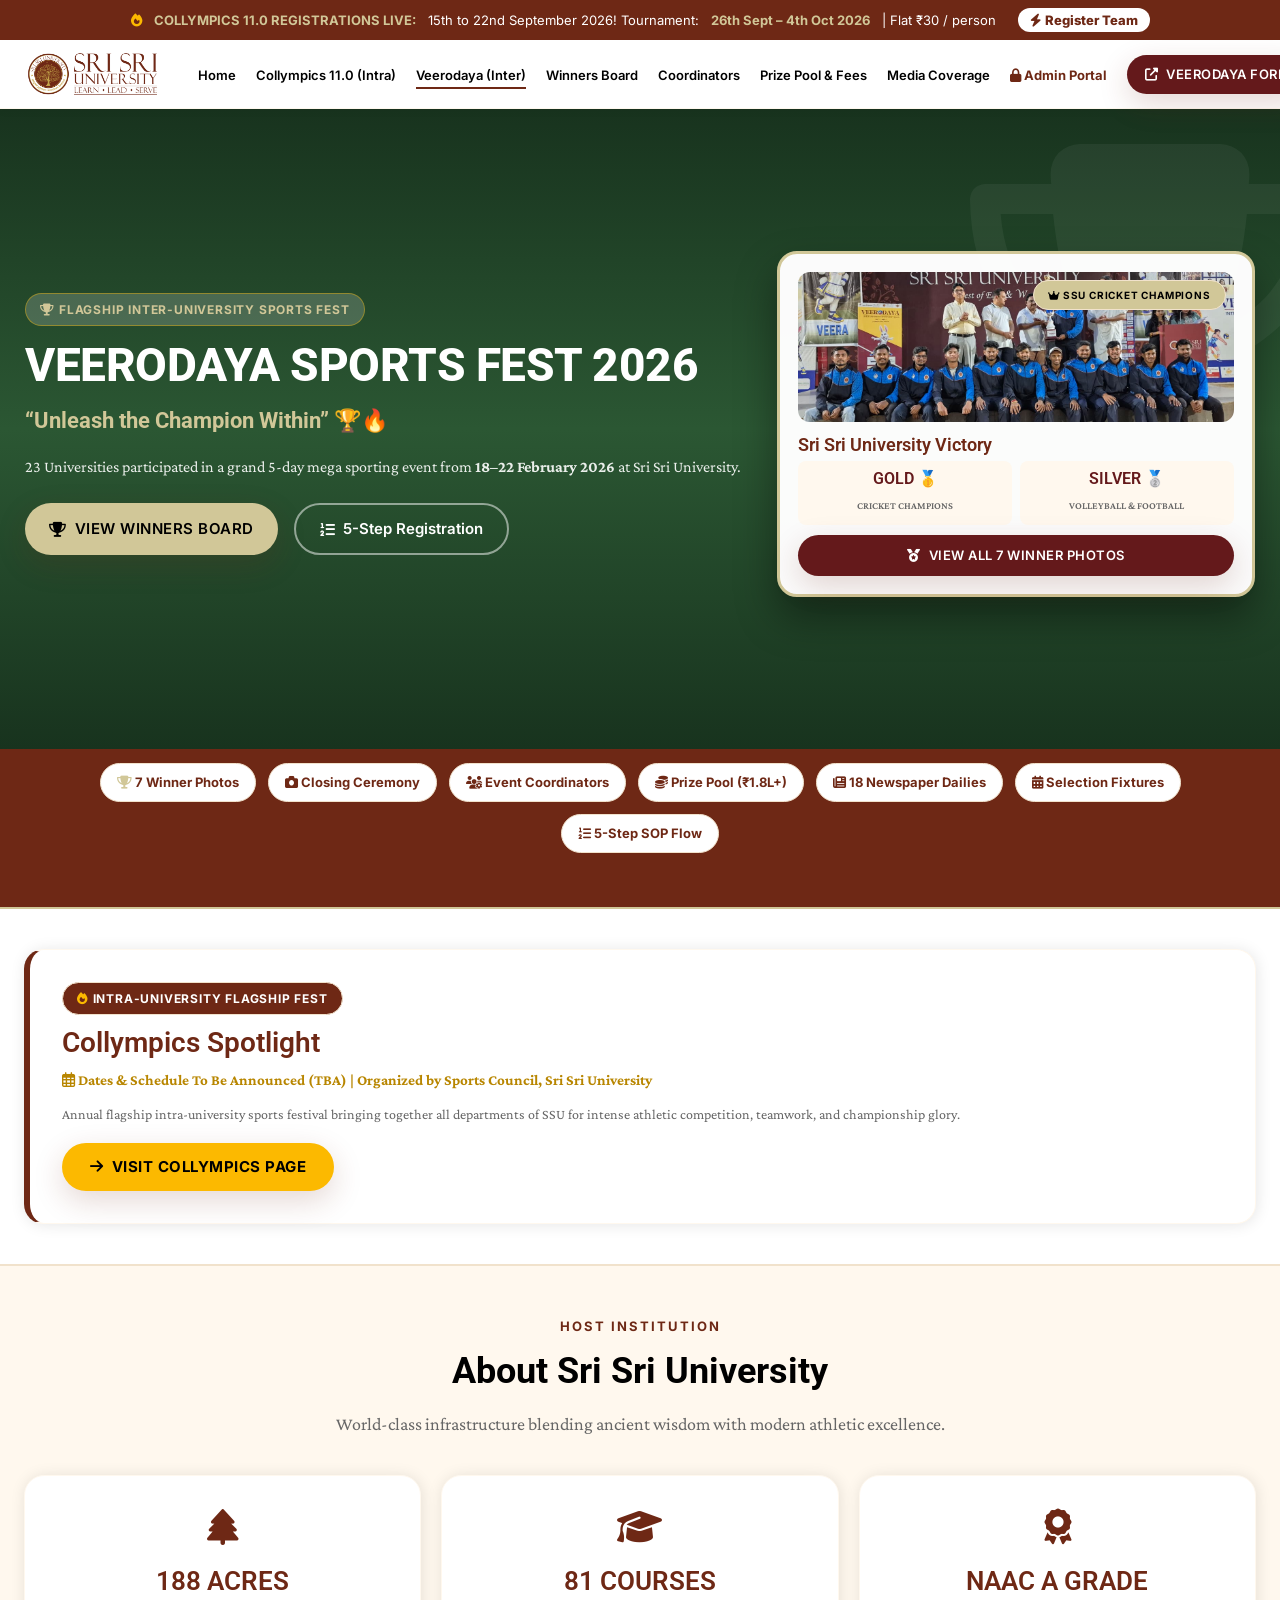
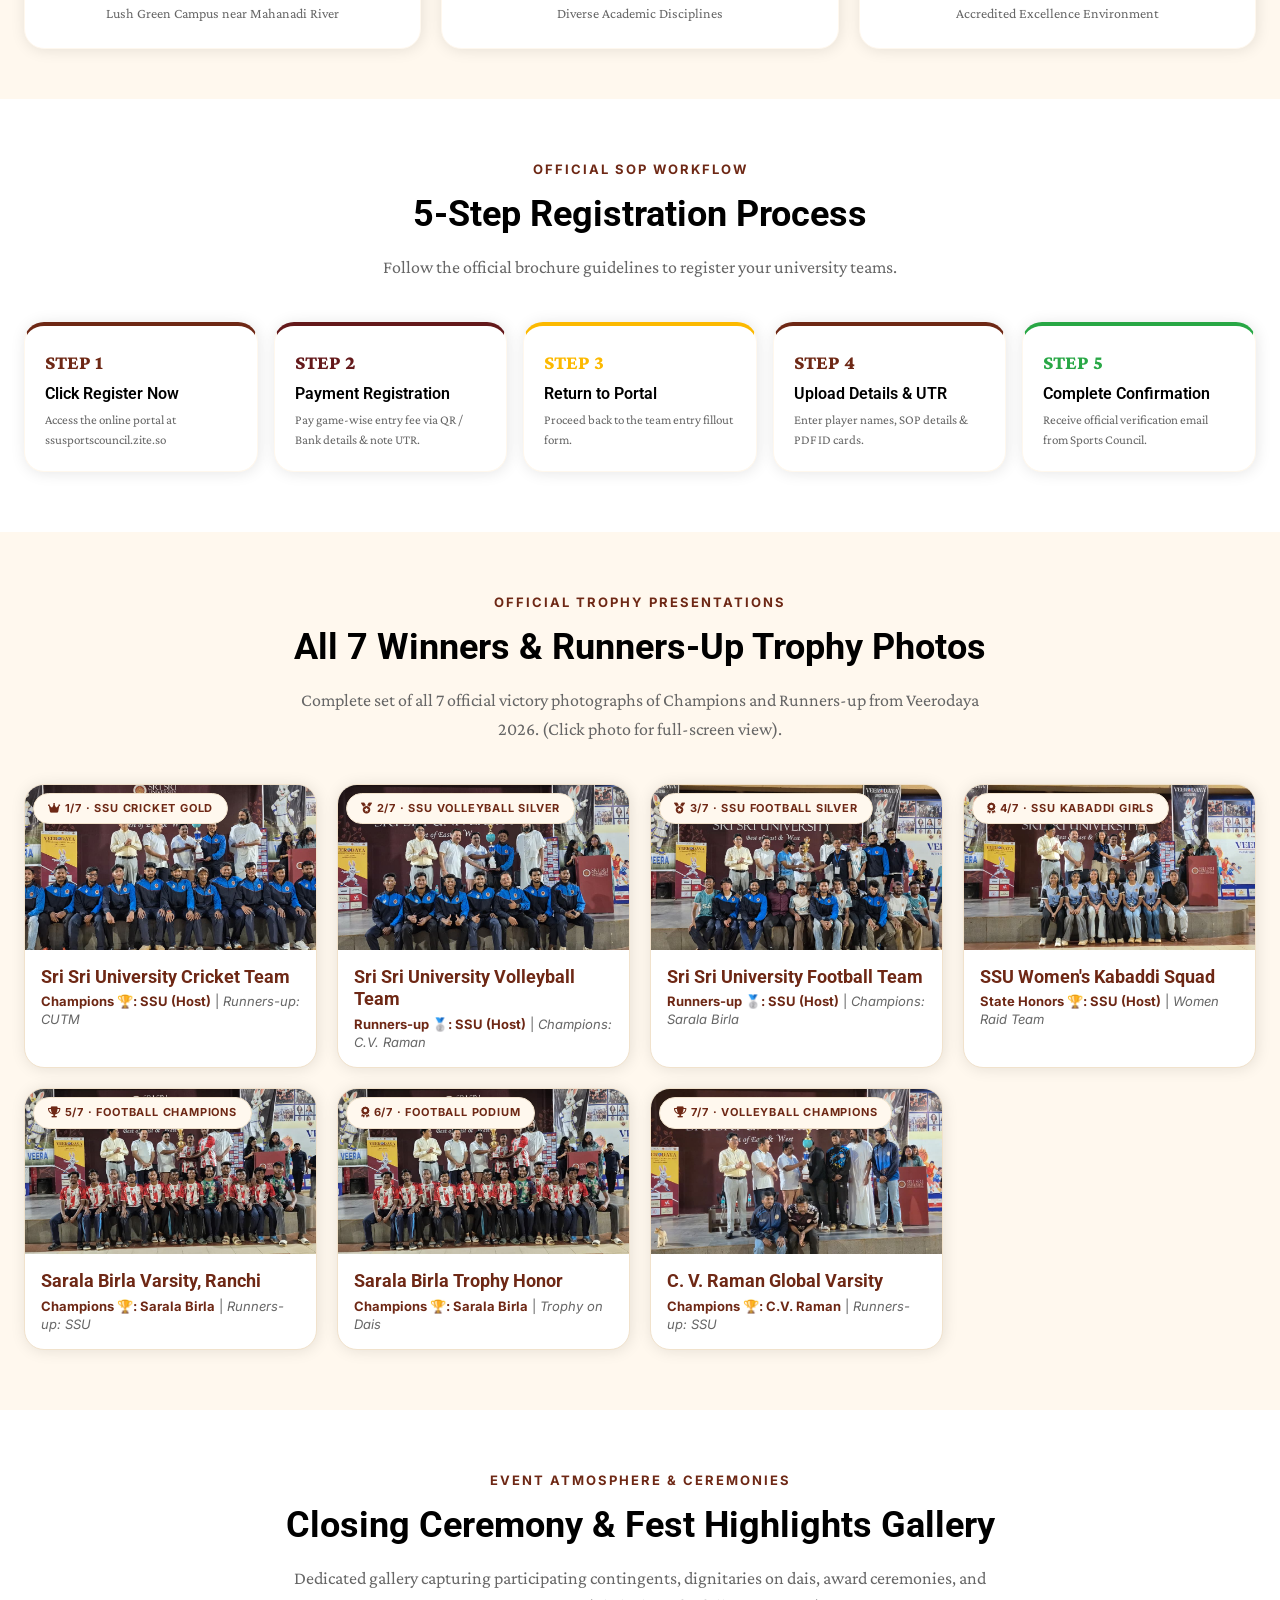
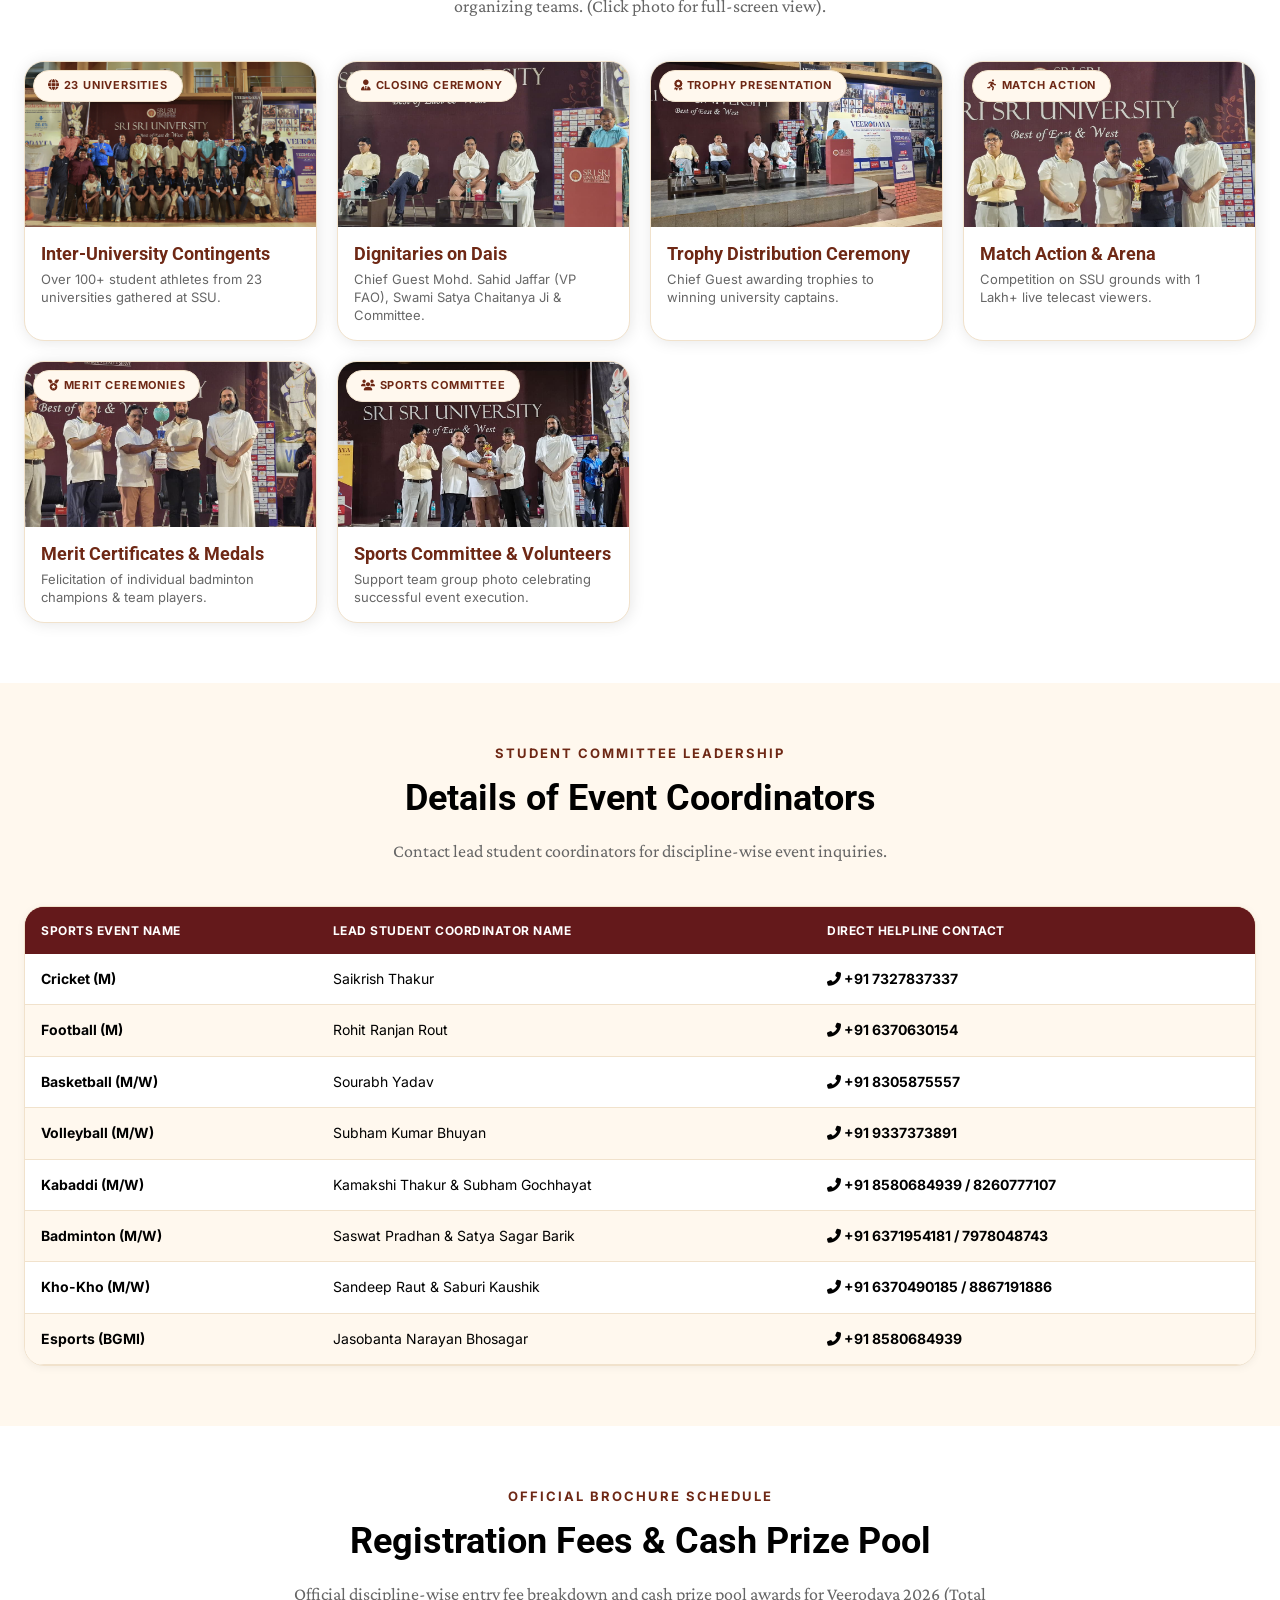
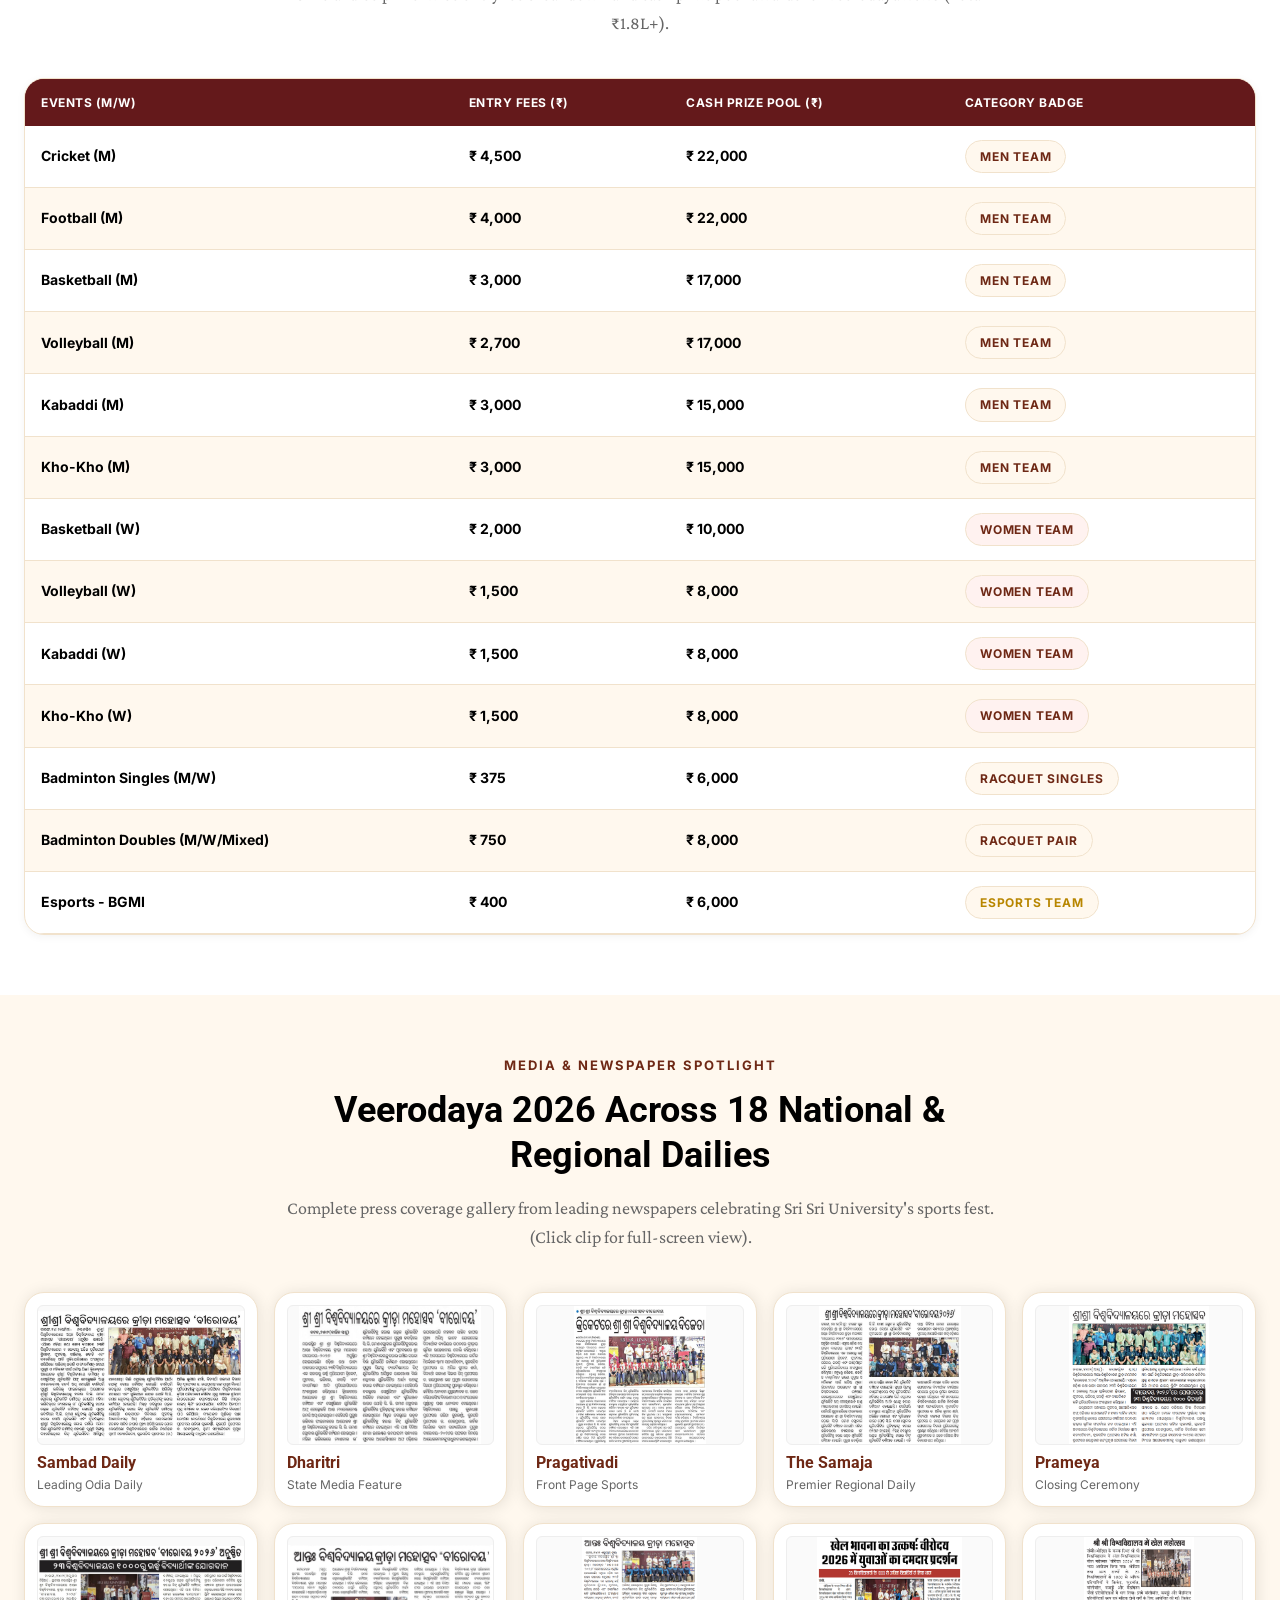
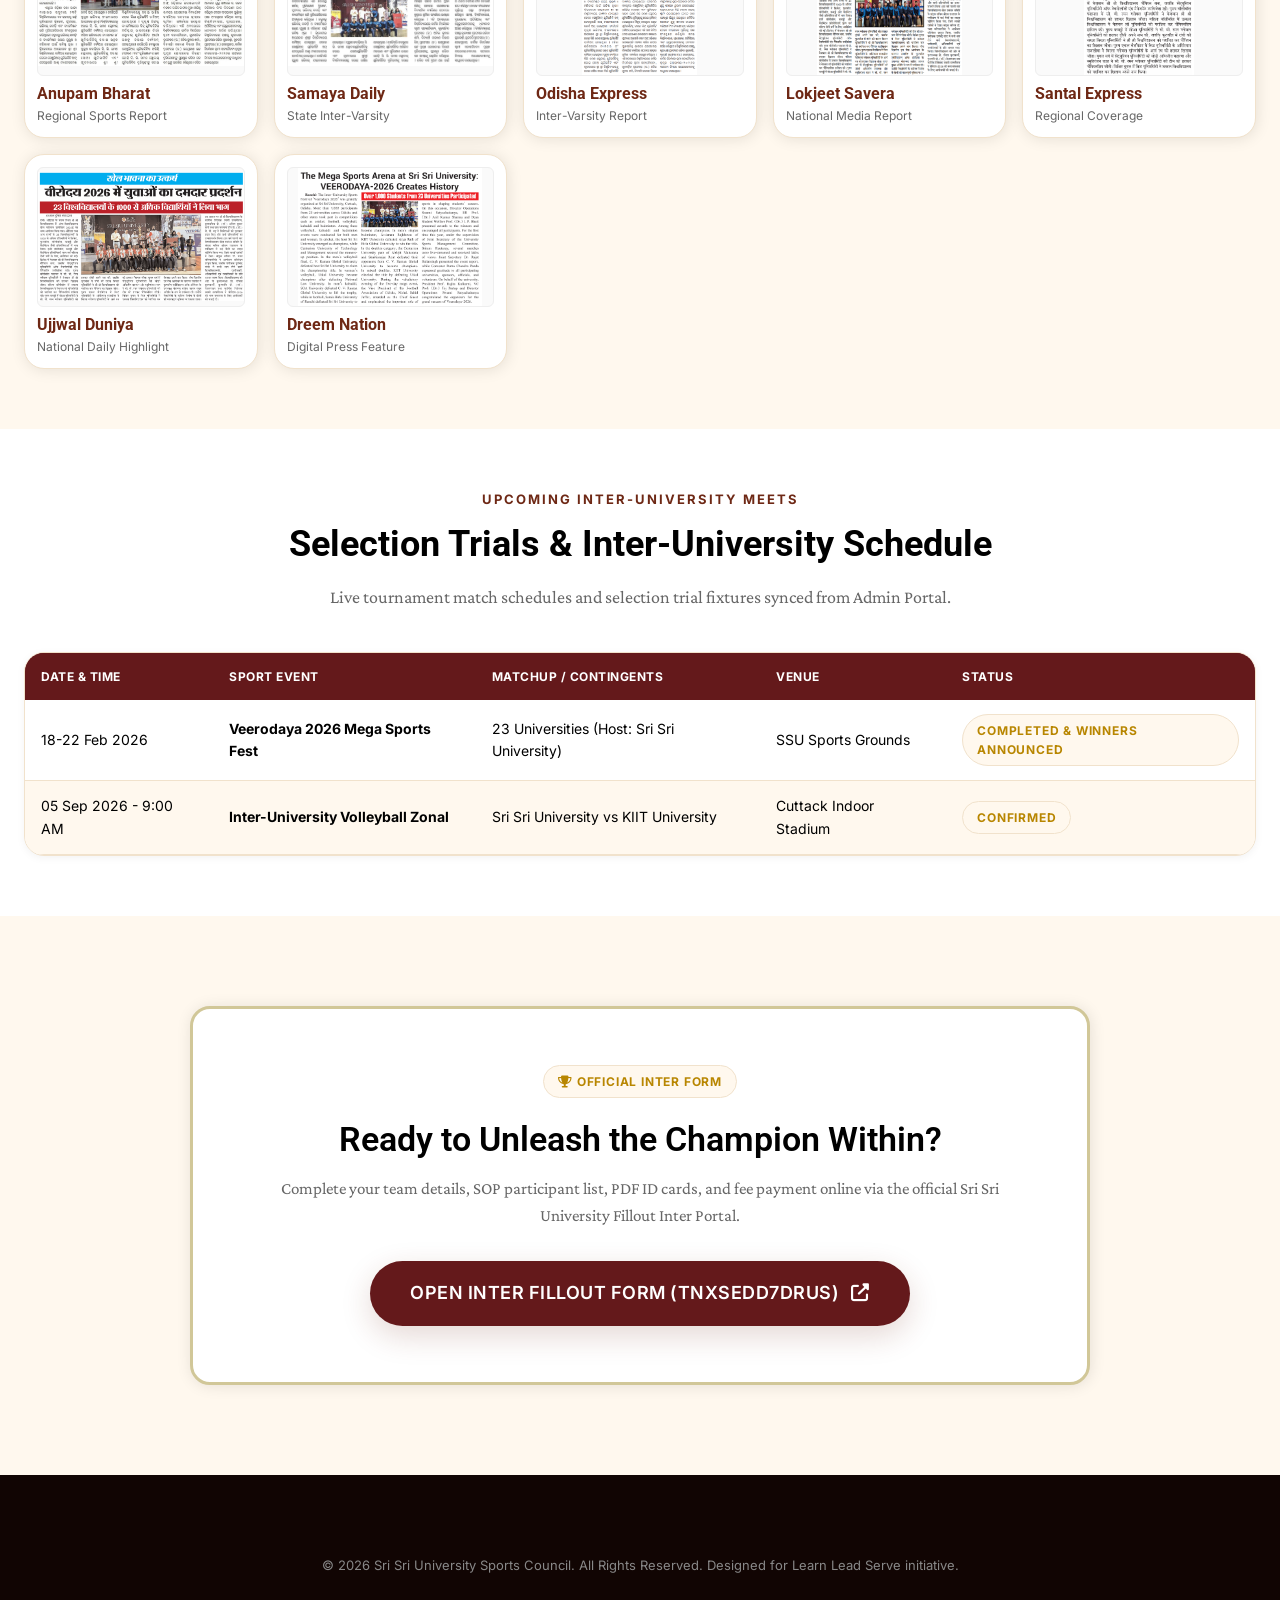
==== commit bc103a12: "feat(collympics): launch Collympics 11.0 event marketing, powerlifting spotlight, verified fee struc" ====
--- a/inter-university.html
+++ b/inter-university.html
@@ -21,8 +21,10 @@
 
   <!-- Top Announcement Bar -->
   <div class="top-announcement-bar">
-    <i class="fas fa-trophy"></i> <strong>VEERODAYA 2026 HIGHLIGHTS:</strong> SSU Wins Cricket Gold, Volleyball Silver & Football Silver! 23 Universities Participated!
-    <a href="#results-board"><i class="fas fa-arrow-right"></i> View Winners Board</a>
+    <i class="fas fa-fire" style="color: #fcb900;"></i> <strong>COLLYMPICS 11.0 REGISTRATIONS LIVE:</strong> 15th to 22nd September 2026! Tournament: <strong>26th Sept – 4th Oct 2026</strong> | Flat ₹30 / person
+    <a href="https://app.srisriuniversity.edu.in/collympic-2026/" target="_blank" rel="noopener" style="background: #ffffff; color: var(--color-primary); padding: 3px 12px; border-radius: 20px; font-weight: 800; text-decoration: none; margin-left: 10px; display: inline-flex; align-items: center; gap: 4px;">
+      <i class="fas fa-bolt"></i> Register Team
+    </a>
   </div>
 
   <!-- Header Navigation -->
@@ -35,7 +37,7 @@
       <nav>
         <ul class="nav-menu" id="nav-menu">
           <li><a href="index.html" class="nav-link">Home</a></li>
-          <li><a href="intra-university.html" class="nav-link">Collympics (Intra)</a></li>
+          <li><a href="intra-university.html" class="nav-link">Collympics 11.0 (Intra)</a></li>
           <li><a href="inter-university.html" class="nav-link active">Veerodaya (Inter)</a></li>
           <li><a href="#results-board" class="nav-link">Winners Board</a></li>
           <li><a href="#coordinators" class="nav-link">Coordinators</a></li>
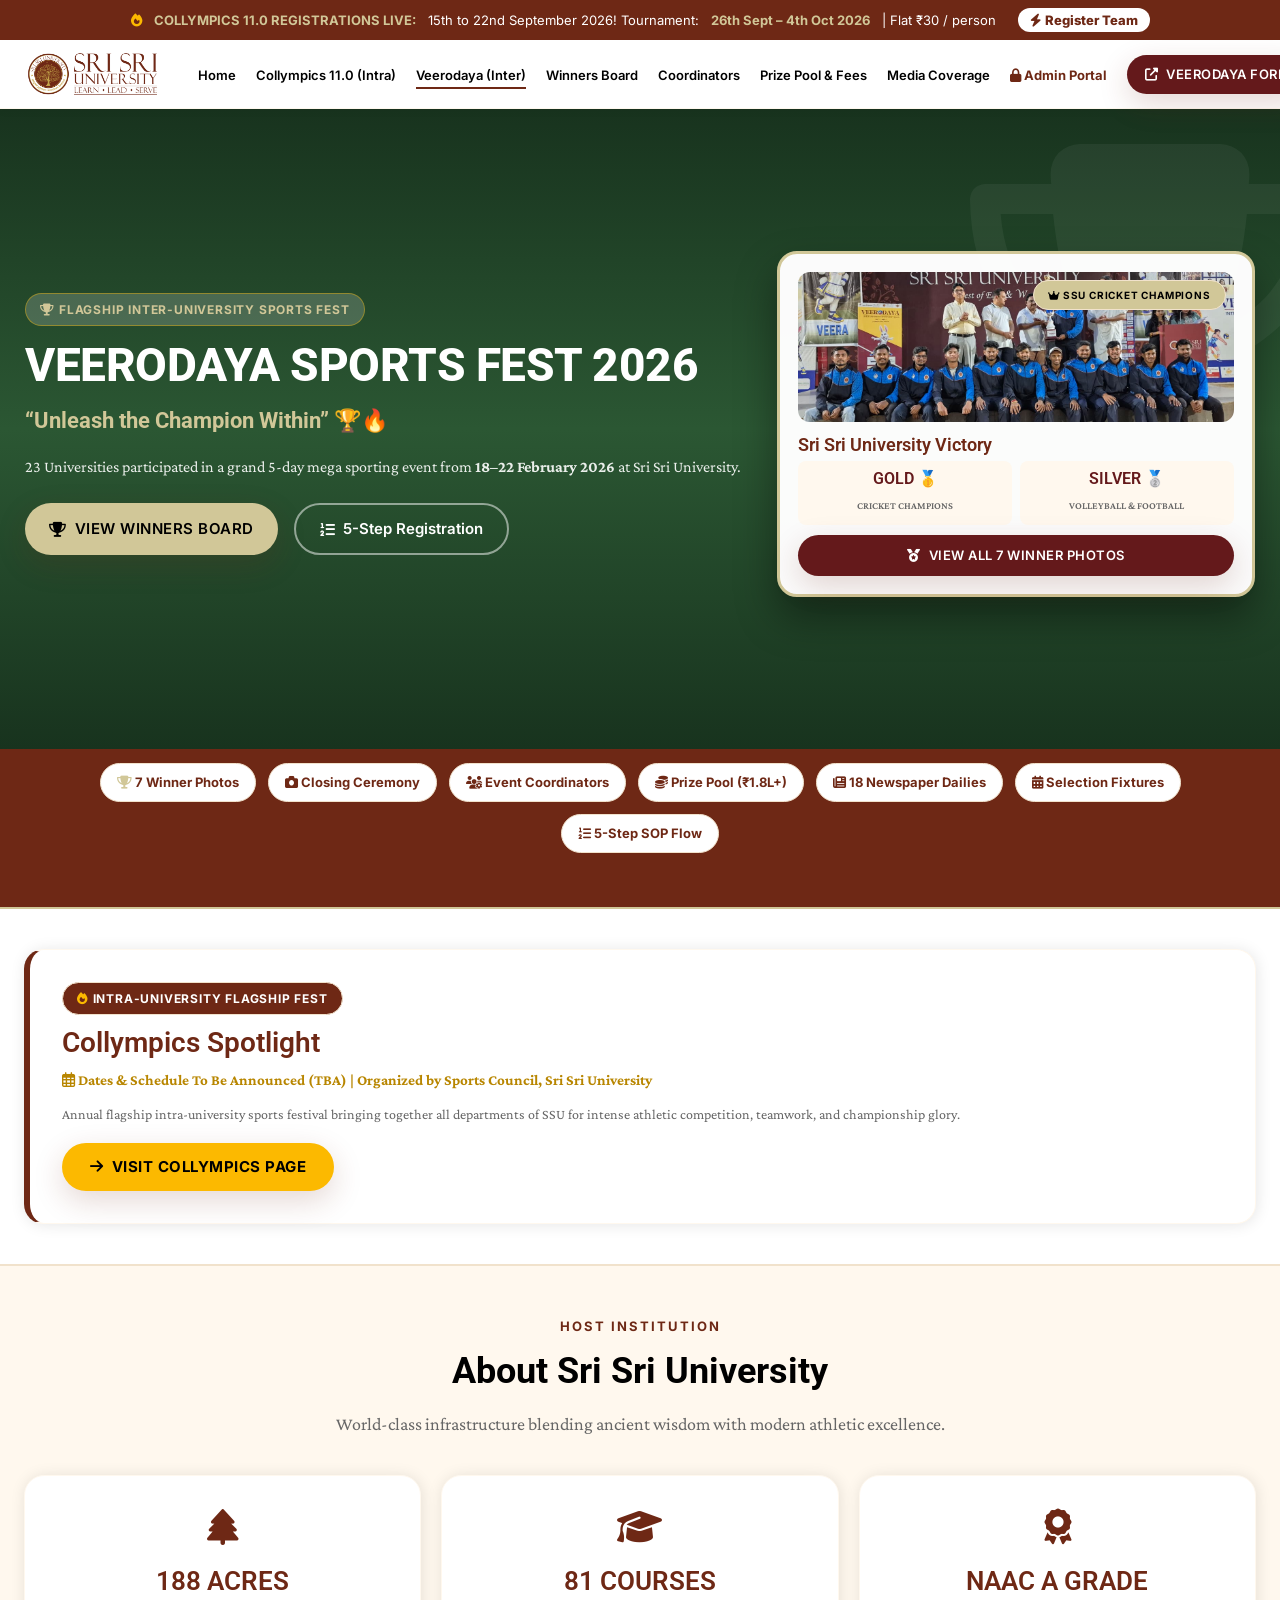
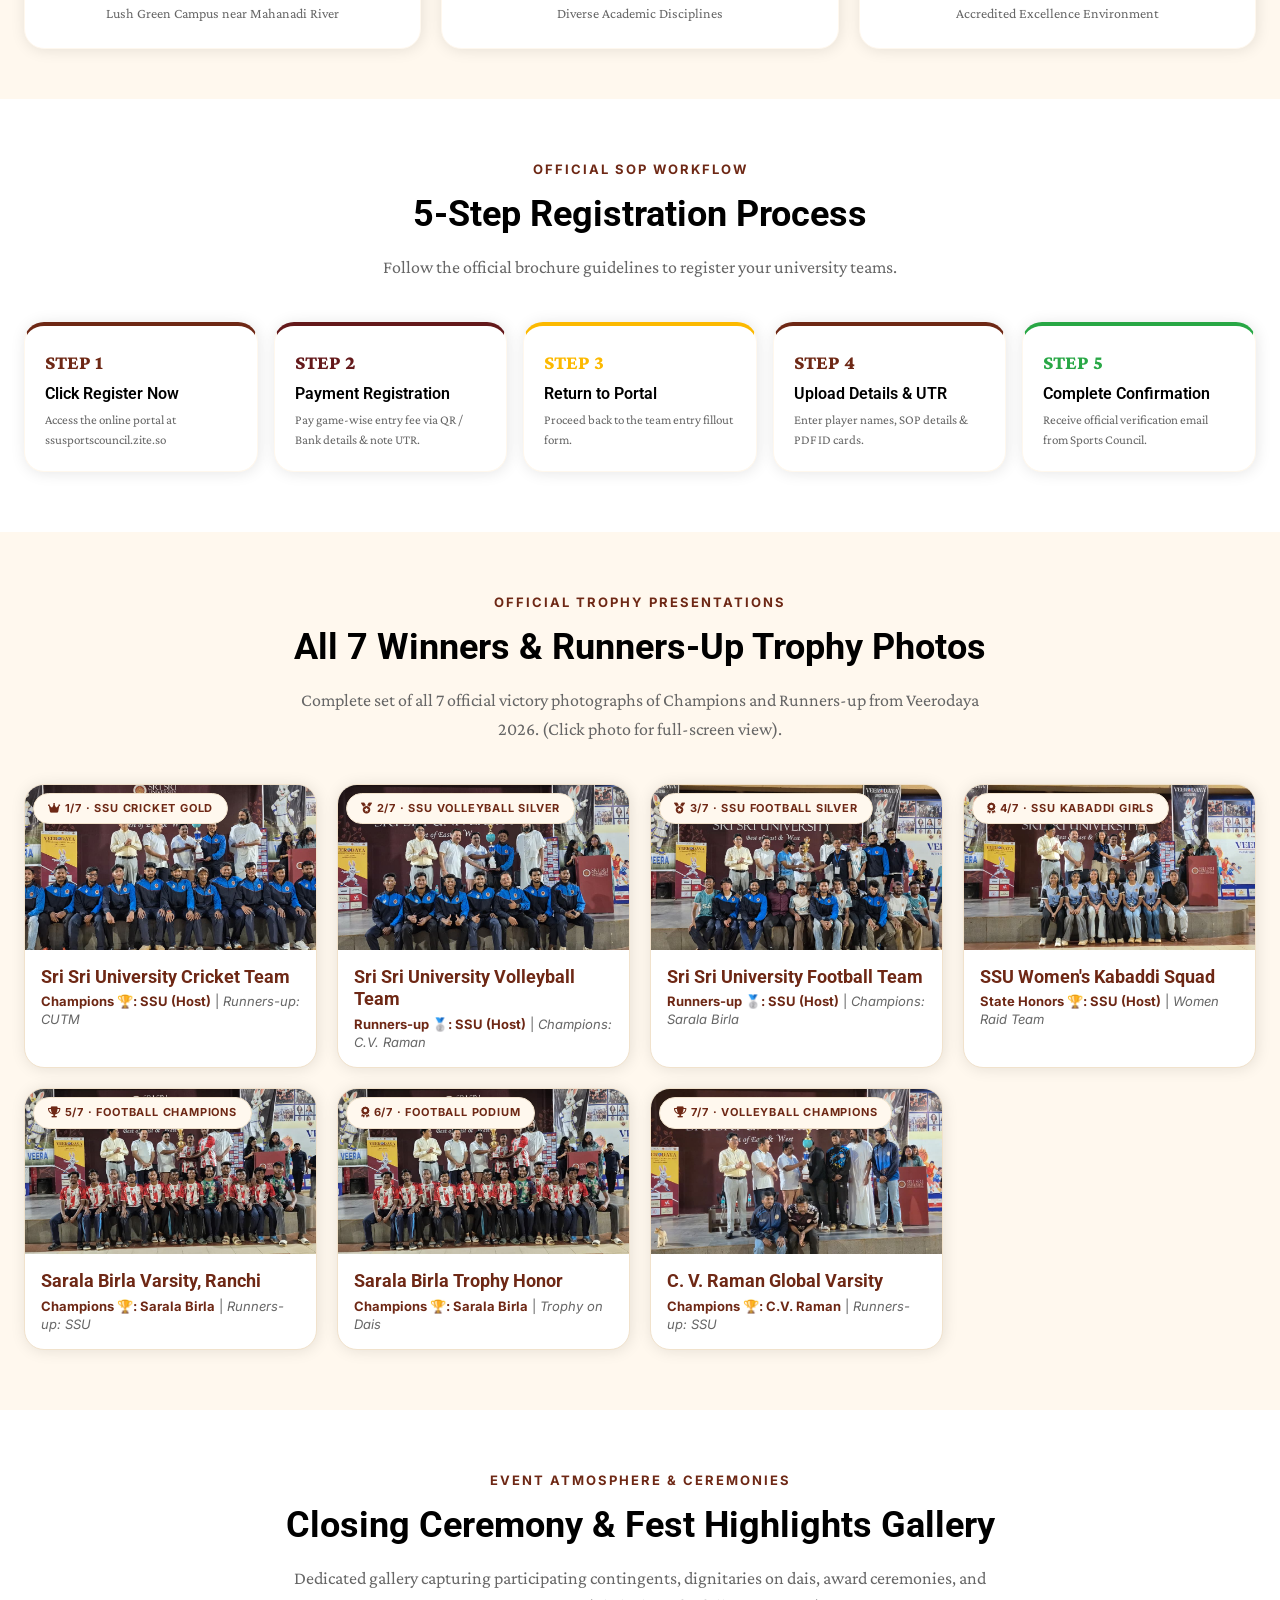
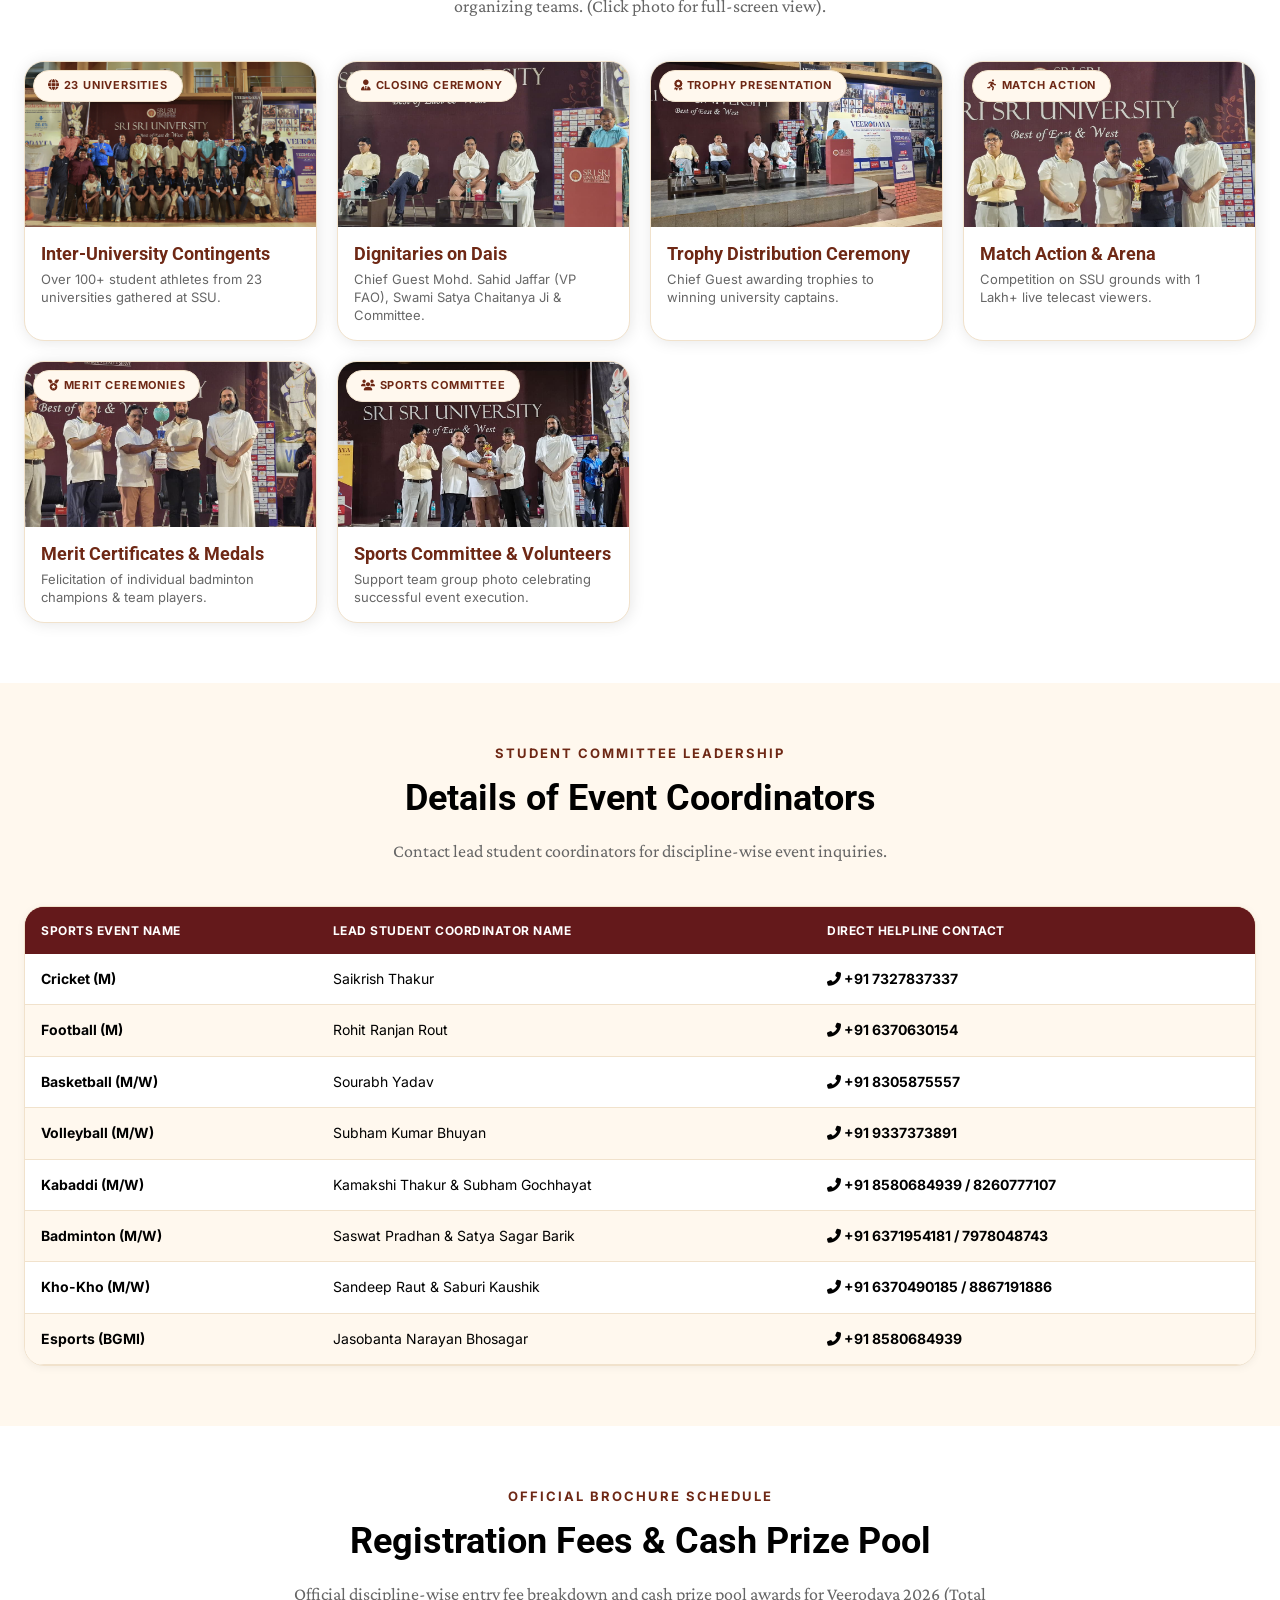
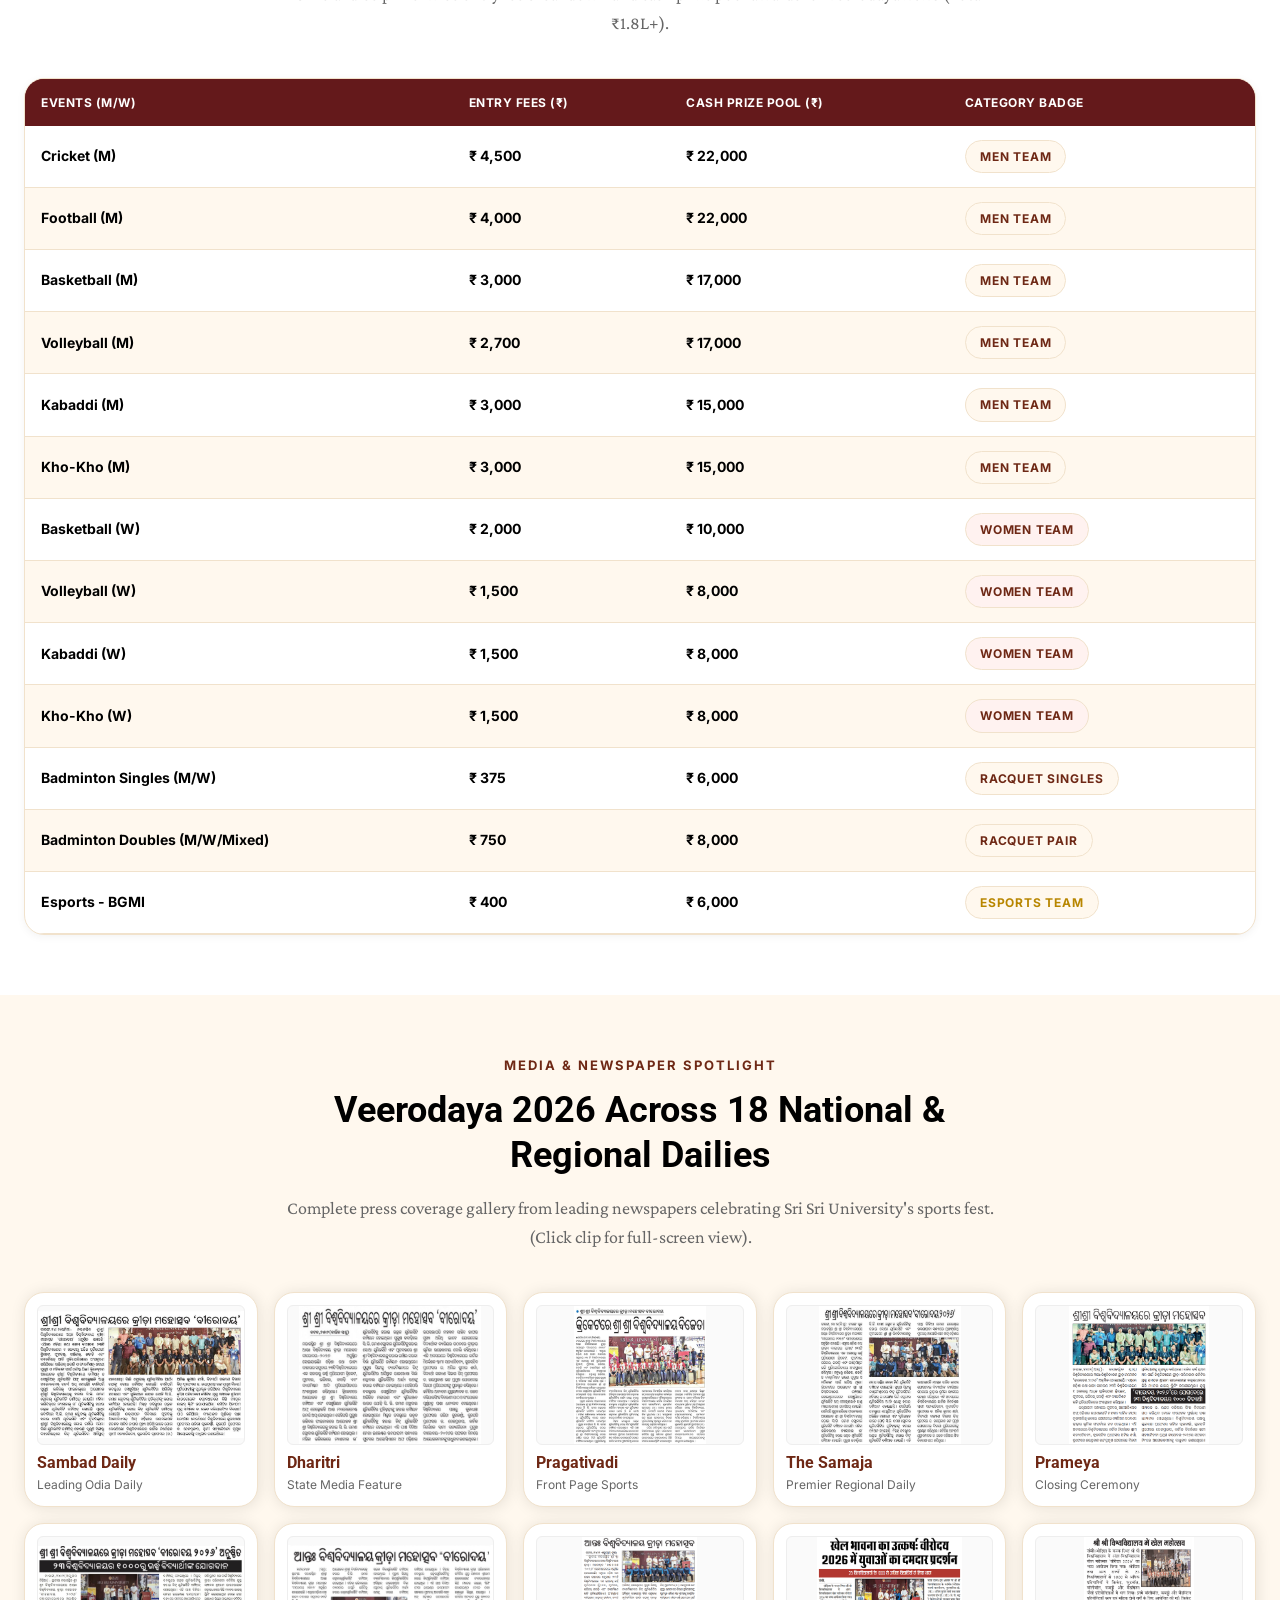
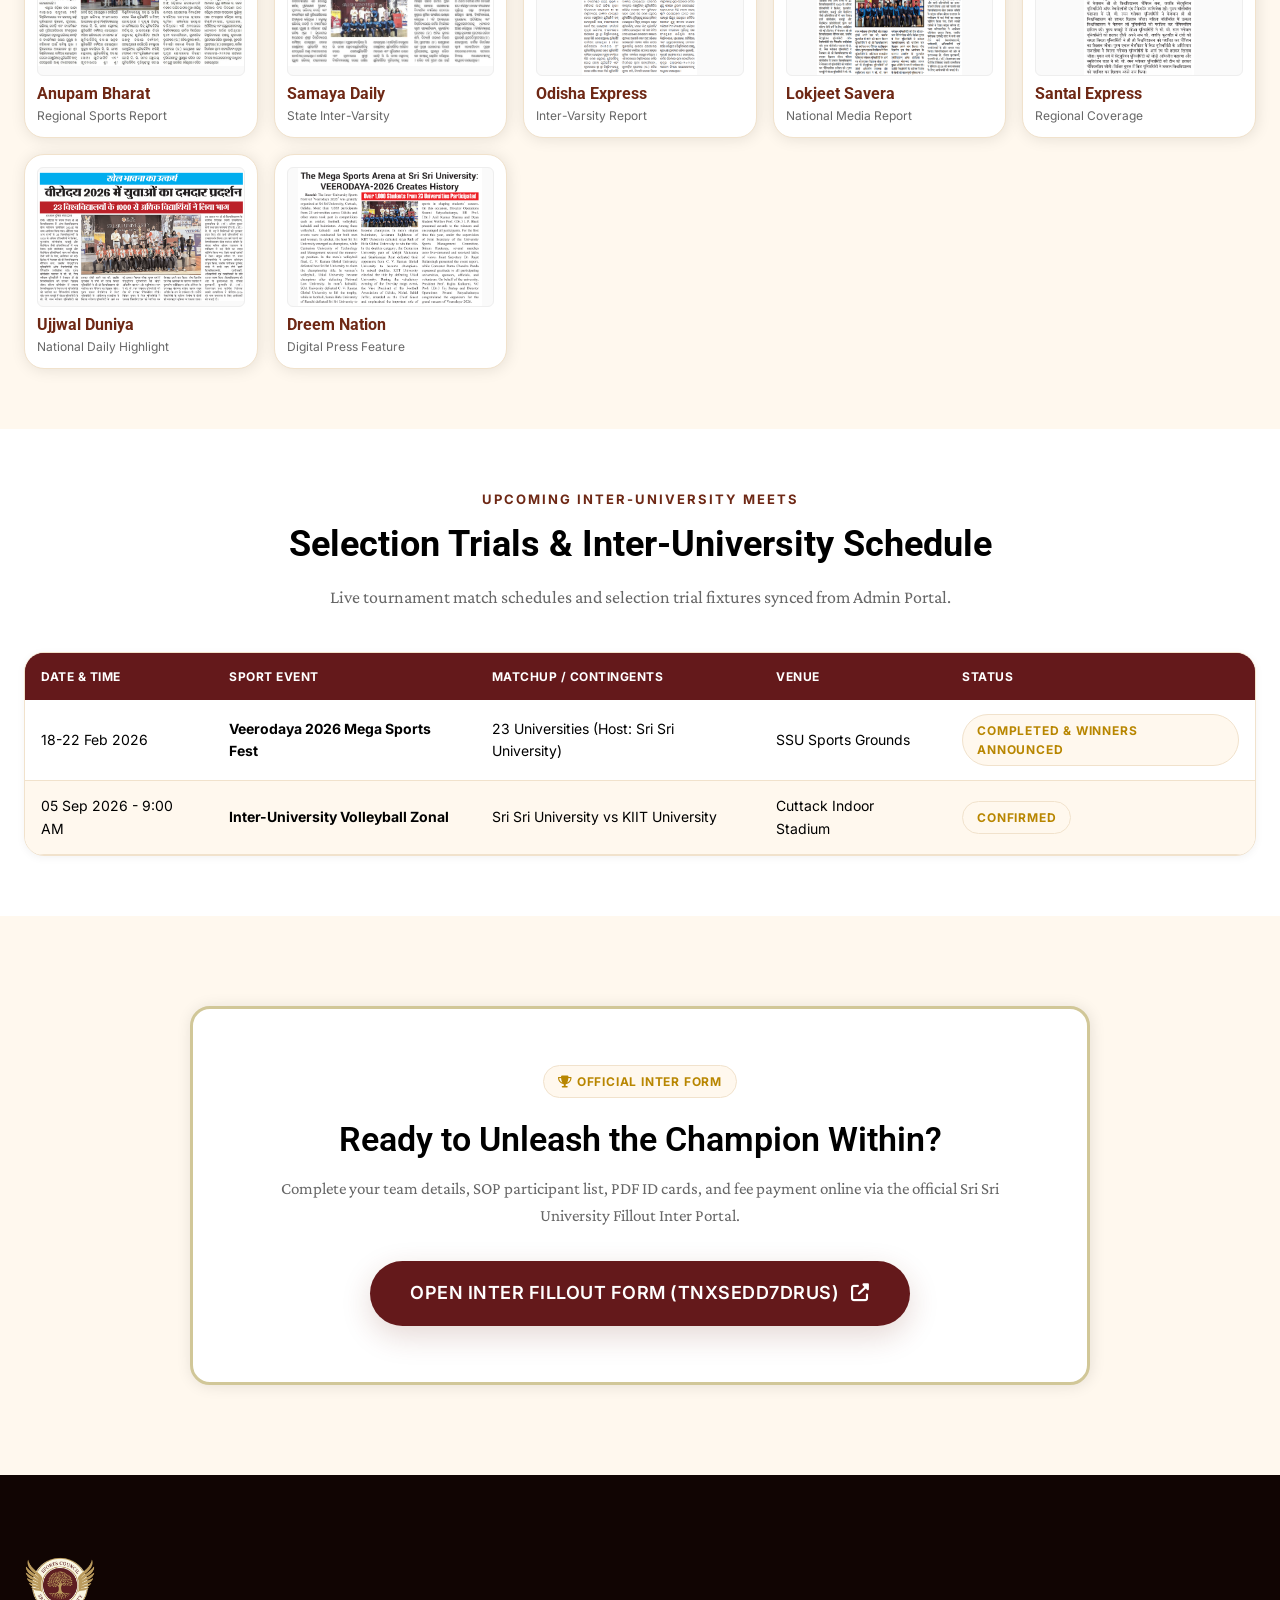
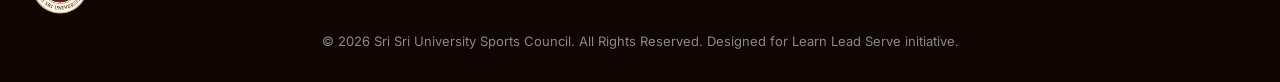
==== commit 75f58bf5: "feat(branding): update full-width hero banner, official circular wings logo across site, remove redu" ====
--- a/inter-university.html
+++ b/inter-university.html
@@ -692,7 +692,10 @@
 
   <!-- FOOTER -->
   <footer class="ssu-footer">
-    <div class="container-ssu">
+    <div class="container-ssu" style="text-align: center;">
+      <div style="margin-bottom: 16px;">
+        <img src="assets/ssu_official_logo.png" alt="Sri Sri University Sports Council Official Logo" style="height: 60px; width: auto; object-fit: contain;">
+      </div>
       <div class="footer-bottom" style="border-top: none; padding-top: 0;">
         <p>&copy; 2026 Sri Sri University Sports Council. All Rights Reserved. Designed for Learn Lead Serve initiative.</p>
       </div>
--- a/css/main.css
+++ b/css/main.css
@@ -1244,3 +1244,24 @@
     transform: translateY(0);
   }
 }
+
+/* Collympics Hero Strip & Mobile Center Alignment */
+@media (max-width: 768px) {
+  .hero-collympics-strip-container {
+    justify-content: center !important;
+    text-align: center !important;
+    flex-direction: column !important;
+    gap: 14px !important;
+  }
+  .hero-strip-info {
+    justify-content: center !important;
+    text-align: center !important;
+    width: 100% !important;
+  }
+  .hero-strip-actions {
+    justify-content: center !important;
+    text-align: center !important;
+    width: 100% !important;
+  }
+}
+
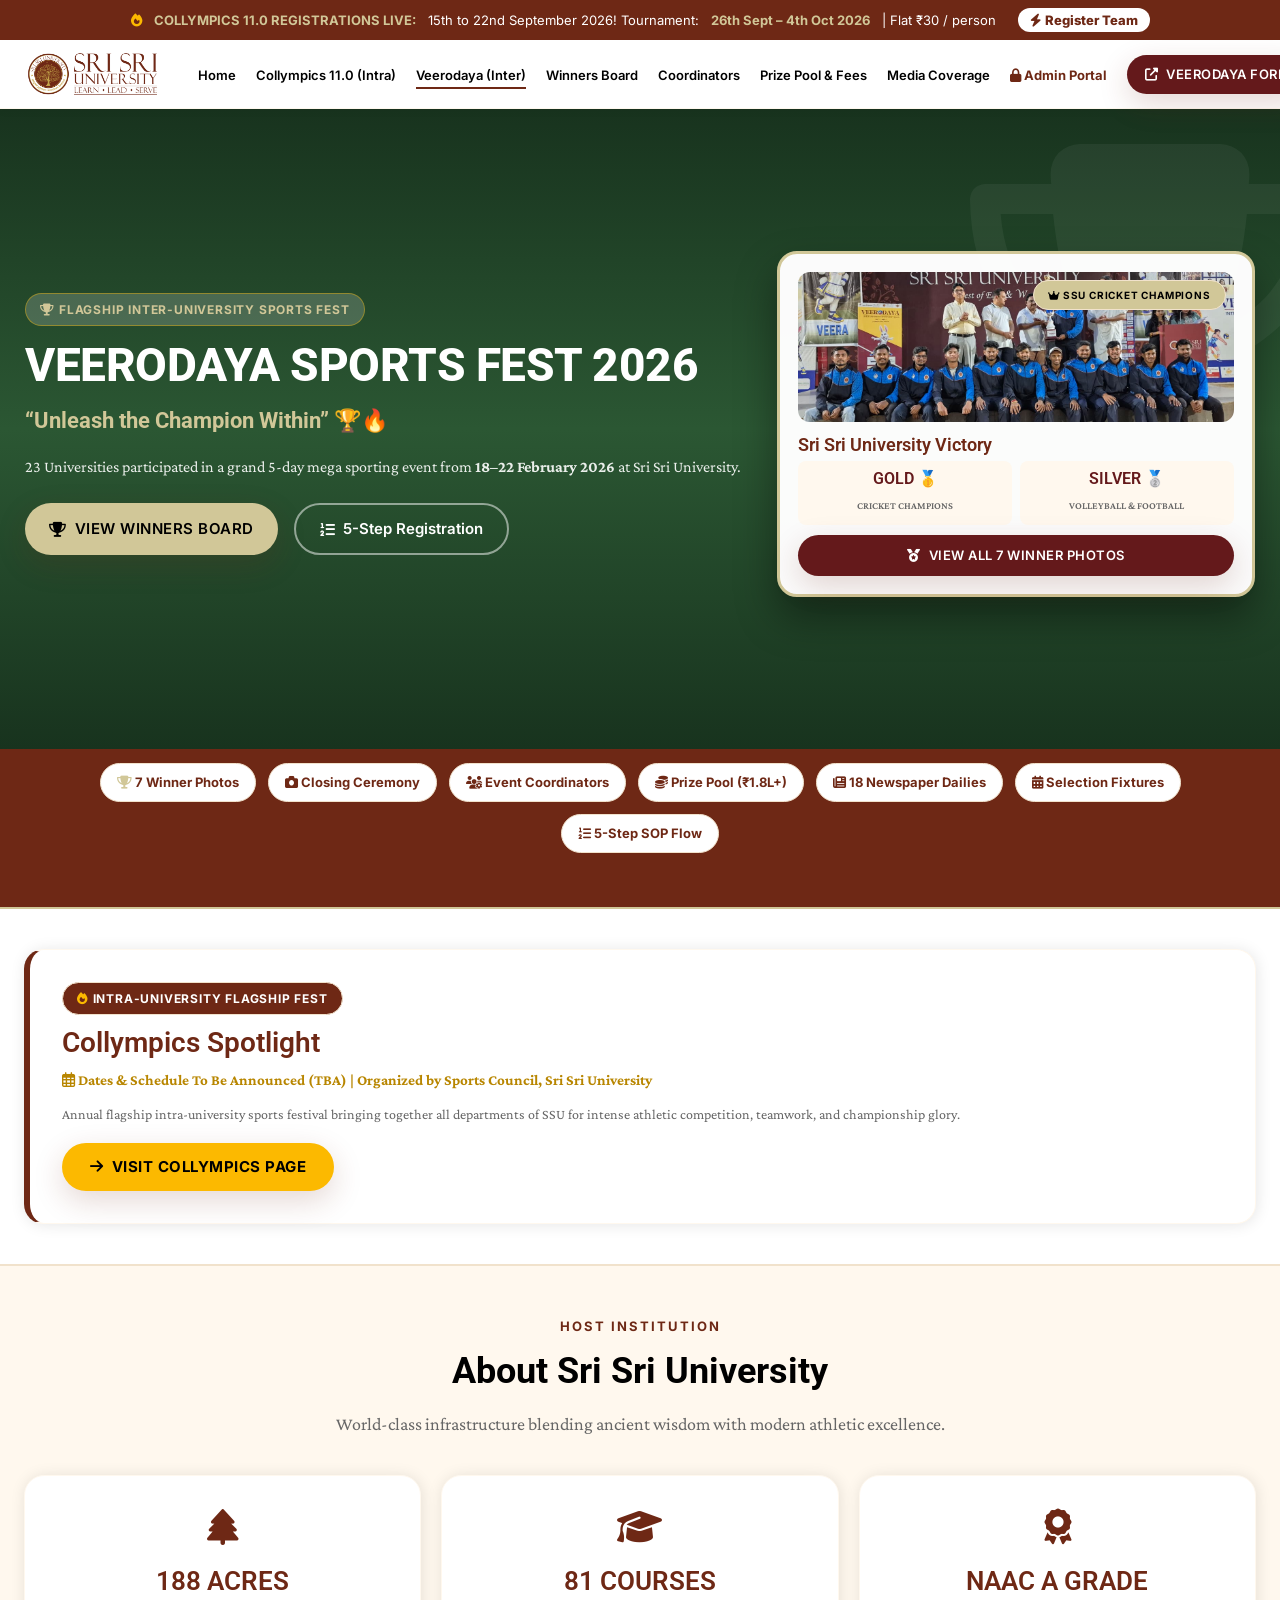
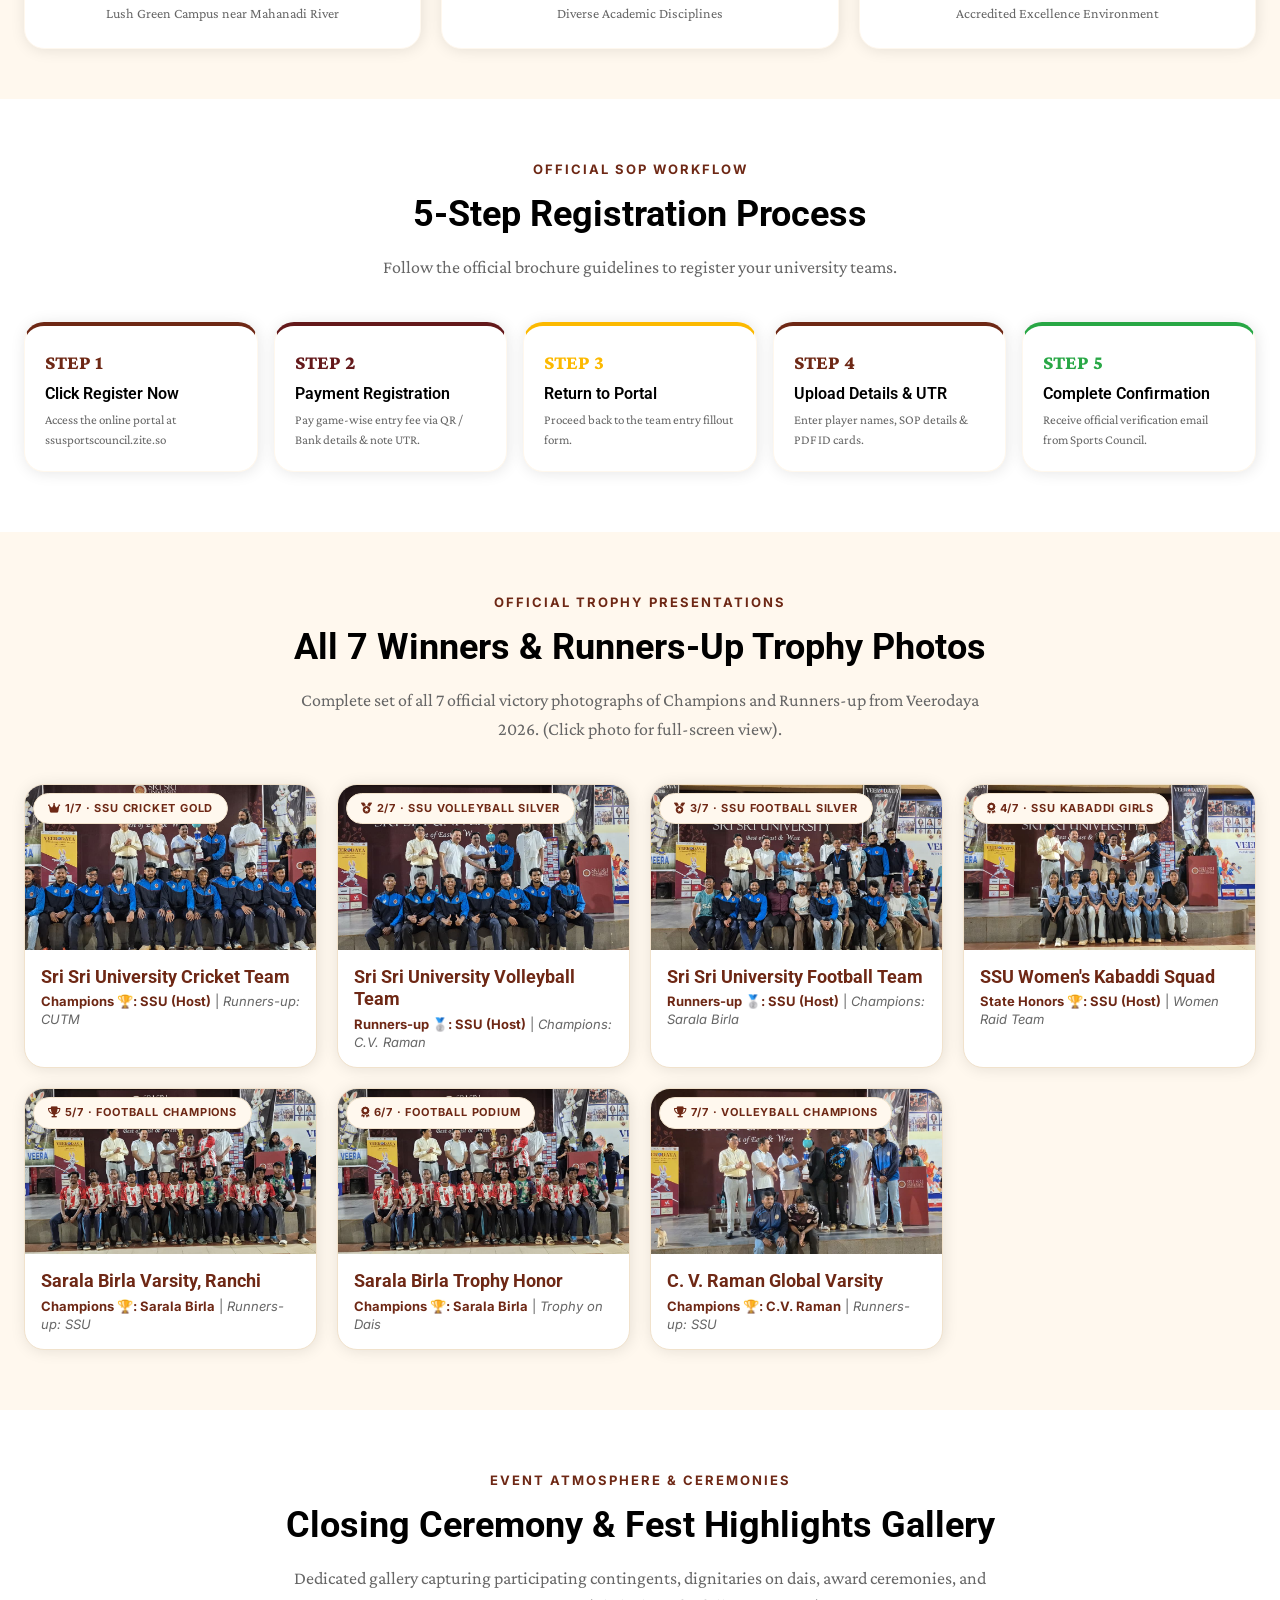
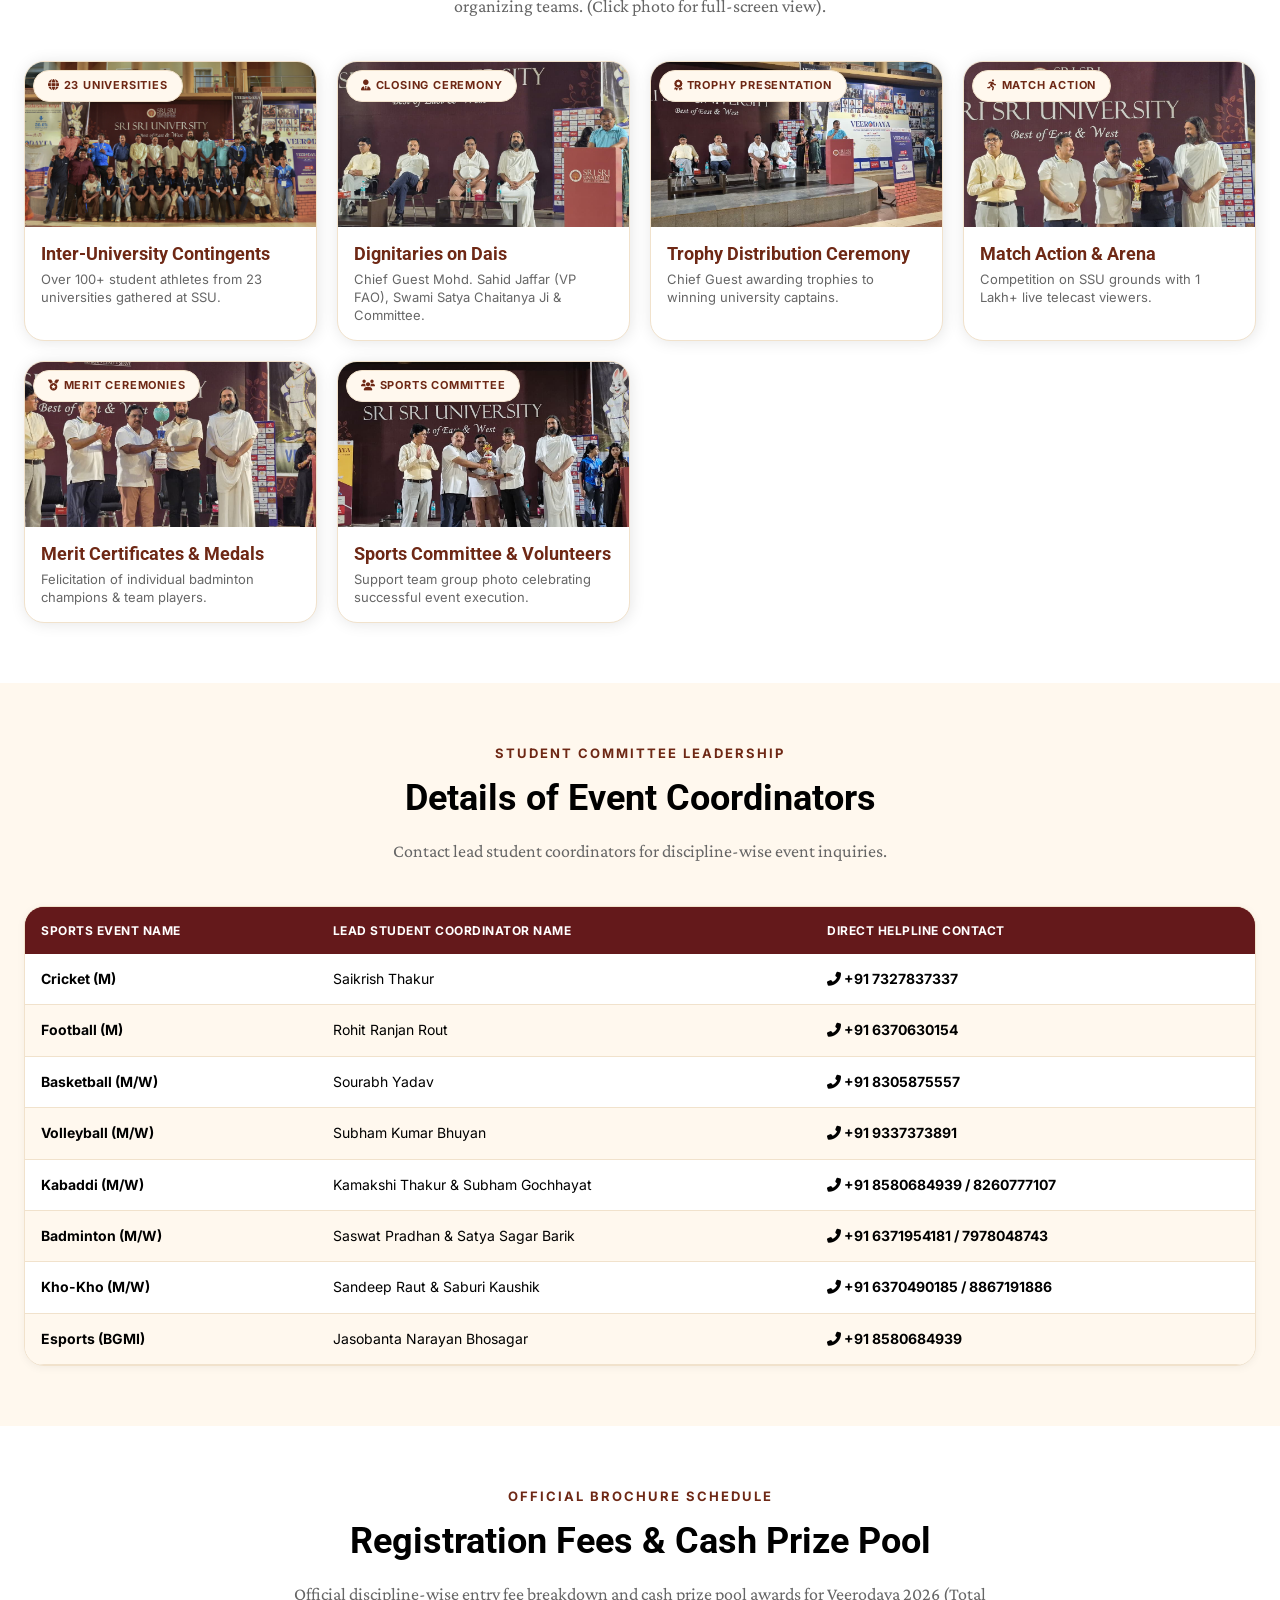
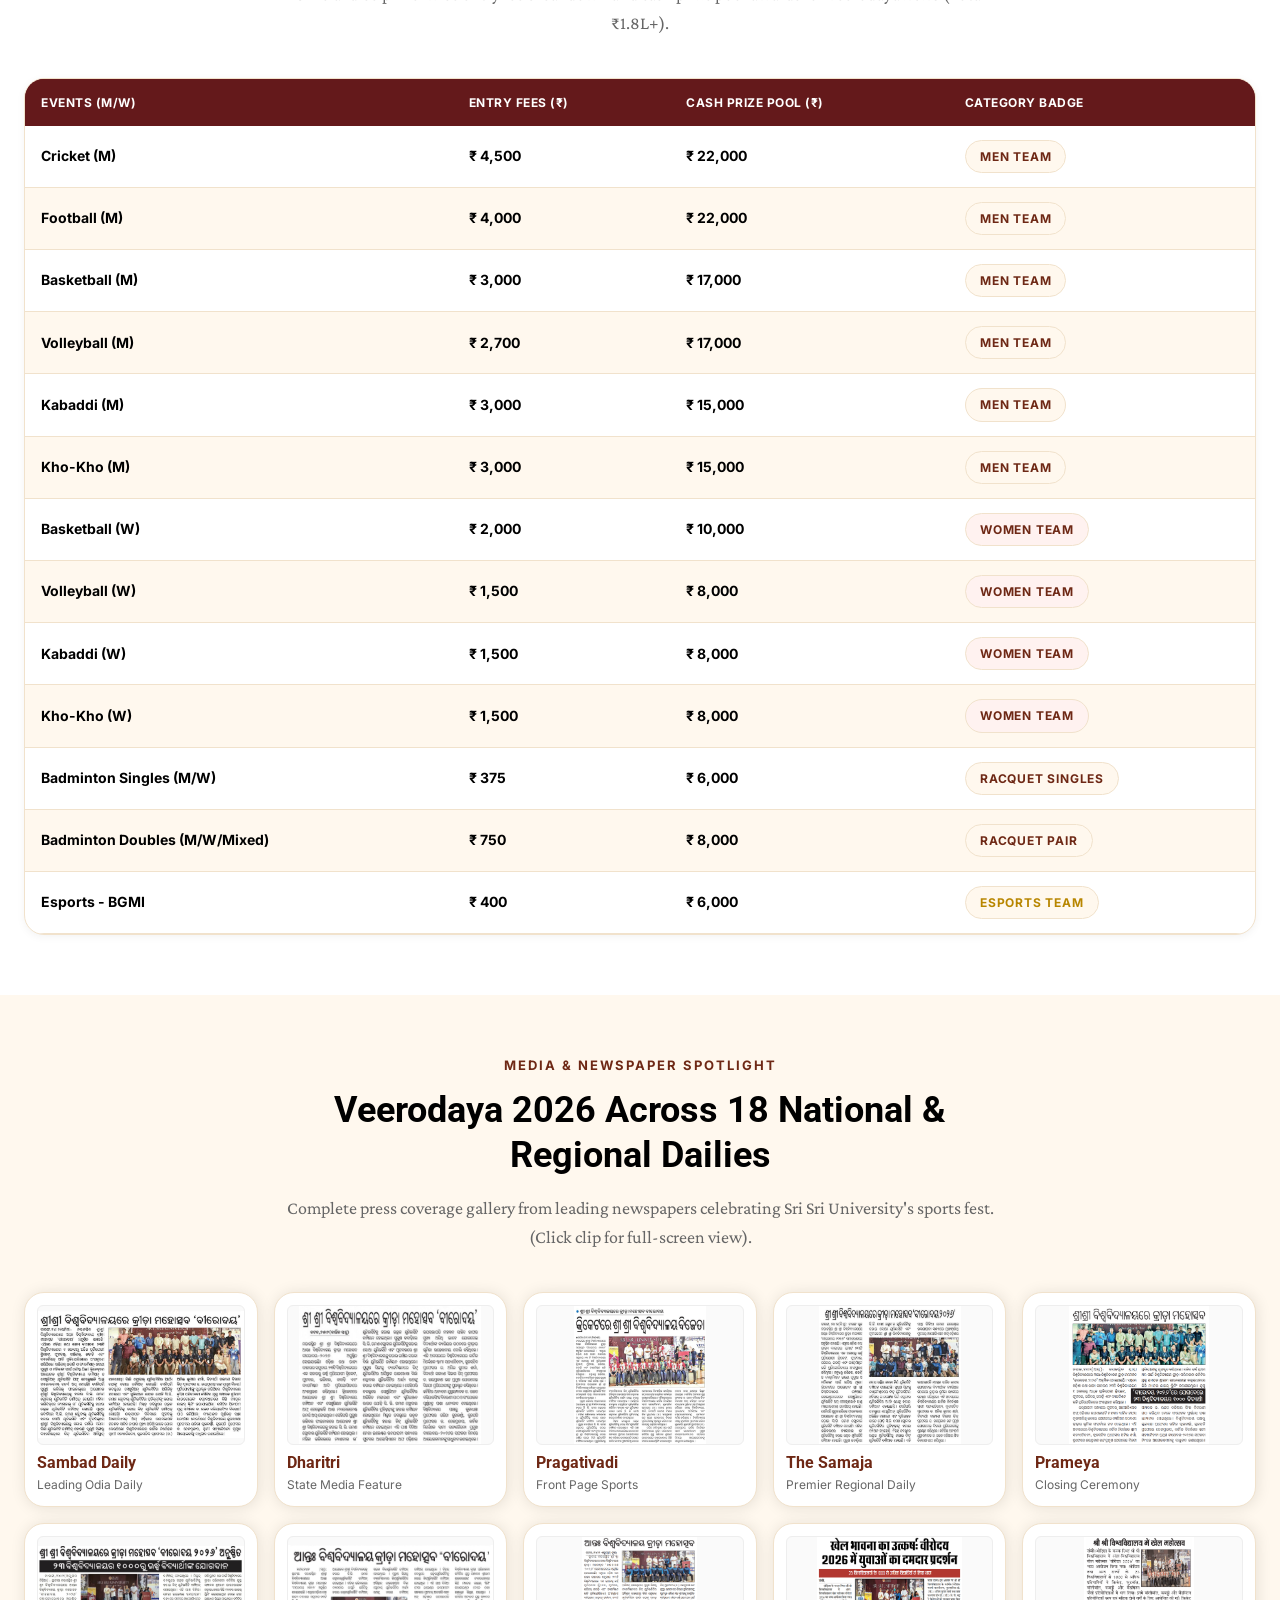
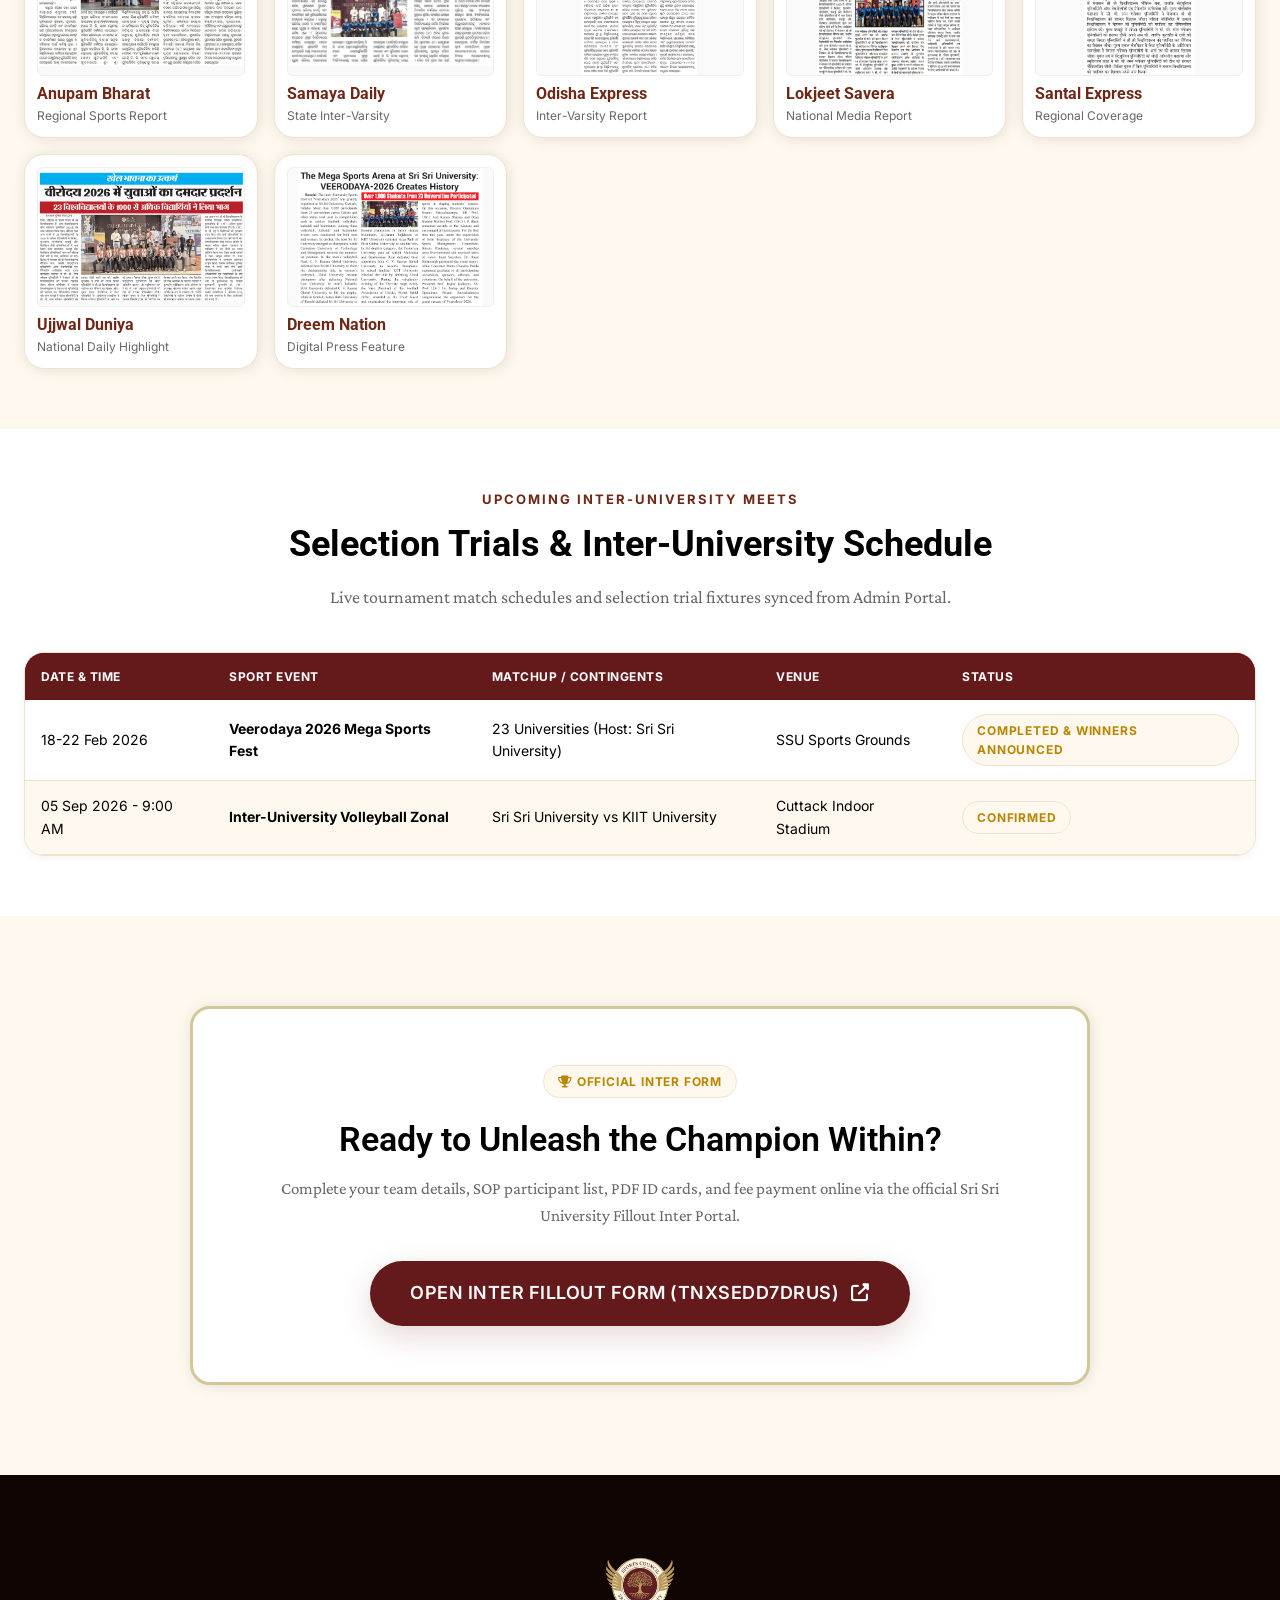
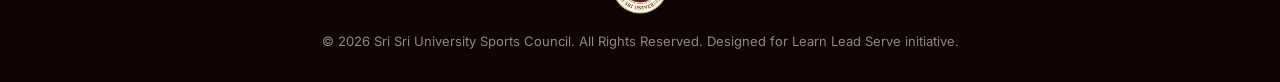
==== commit 77ce9f4a: "fix(layout): place Purna Chandra Panda after Ashis, clean mobile venues text orientation, and center" ====
--- a/inter-university.html
+++ b/inter-university.html
@@ -691,13 +691,13 @@
   </div>
 
   <!-- FOOTER -->
-  <footer class="ssu-footer">
-    <div class="container-ssu" style="text-align: center;">
-      <div style="margin-bottom: 16px;">
-        <img src="assets/ssu_official_logo.png" alt="Sri Sri University Sports Council Official Logo" style="height: 60px; width: auto; object-fit: contain;">
-      </div>
-      <div class="footer-bottom" style="border-top: none; padding-top: 0;">
-        <p>&copy; 2026 Sri Sri University Sports Council. All Rights Reserved. Designed for Learn Lead Serve initiative.</p>
+  <footer class="ssu-footer" style="text-align: center;">
+    <div class="container-ssu" style="display: flex; flex-direction: column; align-items: center; justify-content: center; text-align: center; width: 100%;">
+      <div style="margin-bottom: 16px; display: flex; justify-content: center; align-items: center; width: 100%;">
+        <img src="assets/ssu_official_logo.png" alt="Sri Sri University Sports Council Official Logo" class="footer-official-logo" style="height: 60px; width: auto; object-fit: contain; display: block; margin: 0 auto;">
+      </div>
+      <div class="footer-bottom" style="border-top: none; padding-top: 0; text-align: center; width: 100%;">
+        <p style="text-align: center; margin: 0;">&copy; 2026 Sri Sri University Sports Council. All Rights Reserved. Designed for Learn Lead Serve initiative.</p>
       </div>
     </div>
   </footer>
--- a/css/main.css
+++ b/css/main.css
@@ -678,7 +678,7 @@
 }
 
 .coach-info {
-  padding: 24px;
+  padding: 20px 16px;
   flex: 1;
   display: flex;
   flex-direction: column;
@@ -686,33 +686,42 @@
 }
 
 .coach-name {
-  font-size: 22px;
+  font-size: 20px;
   font-weight: 700;
   margin-bottom: 4px;
 }
 
 .coach-role {
   font-family: var(--font-sans);
-  font-size: 14px;
+  font-size: 13.5px;
   color: var(--color-primary);
   font-weight: 600;
-  margin-bottom: 16px;
+  margin-bottom: 14px;
 }
 
 .coach-details-list {
   list-style: none;
   font-family: var(--font-sans);
-  font-size: 13px;
+  font-size: 11px;
   color: var(--color-text-muted);
-  margin-bottom: 20px;
+  margin-bottom: 0;
   display: flex;
   flex-direction: column;
-  gap: 8px;
+  gap: 6px;
+}
+
+.coach-details-list li {
+  display: flex;
+  align-items: center;
+  gap: 6px;
+  white-space: nowrap;
 }
 
 .coach-details-list li i {
   color: var(--color-primary);
-  width: 20px;
+  width: 14px;
+  font-size: 12px;
+  flex-shrink: 0;
 }
 
 /* -----------------------------------
@@ -936,11 +945,12 @@
 /* Mobile Devices & Small Tablets (577px - 768px) */
 @media (max-width: 768px) {
   .top-announcement-bar {
-    font-size: 12px;
-  }
-  .top-announcement-bar a {
-    display: inline-block;
-    margin-top: 4px;
+    display: none !important;
+    visibility: hidden !important;
+    height: 0 !important;
+    padding: 0 !important;
+    margin: 0 !important;
+    overflow: hidden !important;
   }
   .header-container {
     padding: 12px 16px;
@@ -1183,10 +1193,12 @@
 
   /* Top Announcement Bar */
   .top-announcement-bar {
-    padding: 8px 12px !important;
-    font-size: 11px !important;
-    text-align: center !important;
-    line-height: 1.4 !important;
+    display: none !important;
+    visibility: hidden !important;
+    height: 0 !important;
+    padding: 0 !important;
+    margin: 0 !important;
+    overflow: hidden !important;
   }
 
   /* Admin Portal Responsive Tabs & Navigation */
@@ -1253,15 +1265,91 @@
     flex-direction: column !important;
     gap: 14px !important;
   }
-  .hero-strip-info {
+  .hero-strip-info,
+  .hero-strip-actions,
+  .fees-summary-top,
+  .fees-summary-bottom {
     justify-content: center !important;
     text-align: center !important;
     width: 100% !important;
   }
-  .hero-strip-actions {
-    justify-content: center !important;
+
+  /* Mobile Text Justification for Card Descriptions, Paragraphs & Guidelines */
+  .card-ssu p,
+  .card-ssu ol li,
+  .card-description,
+  #guidelines ol li,
+  #guidelines p,
+  .core-card p,
+  .coach-card p,
+  .sports-card p {
+    text-align: justify !important;
+    text-justify: inter-word !important;
+  }
+
+  /* Explicitly left-align venues list and prevent awkward justification */
+  .campus-venues-list,
+  .campus-venues-list li,
+  .campus-venues-list div,
+  .campus-venues-list strong,
+  .campus-venues-list span {
+    text-align: left !important;
+    text-justify: none !important;
+  }
+
+  /* Mobile Footer Centering */
+  .ssu-footer,
+  .ssu-footer .container-ssu {
     text-align: center !important;
-    width: 100% !important;
-  }
-}
-
+  }
+  .ssu-footer .footer-official-logo,
+  .ssu-footer img {
+    margin: 0 auto 16px auto !important;
+    display: block !important;
+  }
+
+  #guidelines ol {
+    padding-left: 18px !important;
+  }
+}
+
+/* Collympics Hero Banner Section - Full Cover Display */
+.collympics-top-banner-section {
+  width: 100%;
+  position: relative;
+  overflow: hidden;
+  background: #ffffff;
+  padding: 0;
+  margin: 0;
+  line-height: 0;
+}
+
+.collympics-banner-wrapper {
+  width: 100%;
+  height: clamp(340px, 46vw, 640px);
+  position: relative;
+  overflow: hidden;
+  background: #ffffff;
+}
+
+.collympics-hero-banner-img {
+  width: 100%;
+  height: 100%;
+  object-fit: cover;
+  object-position: center center;
+  display: block;
+  margin: 0;
+  padding: 0;
+}
+
+@media (max-width: 768px) {
+  .collympics-banner-wrapper {
+    height: 300px;
+  }
+}
+
+@media (max-width: 480px) {
+  .collympics-banner-wrapper {
+    height: 250px;
+  }
+}
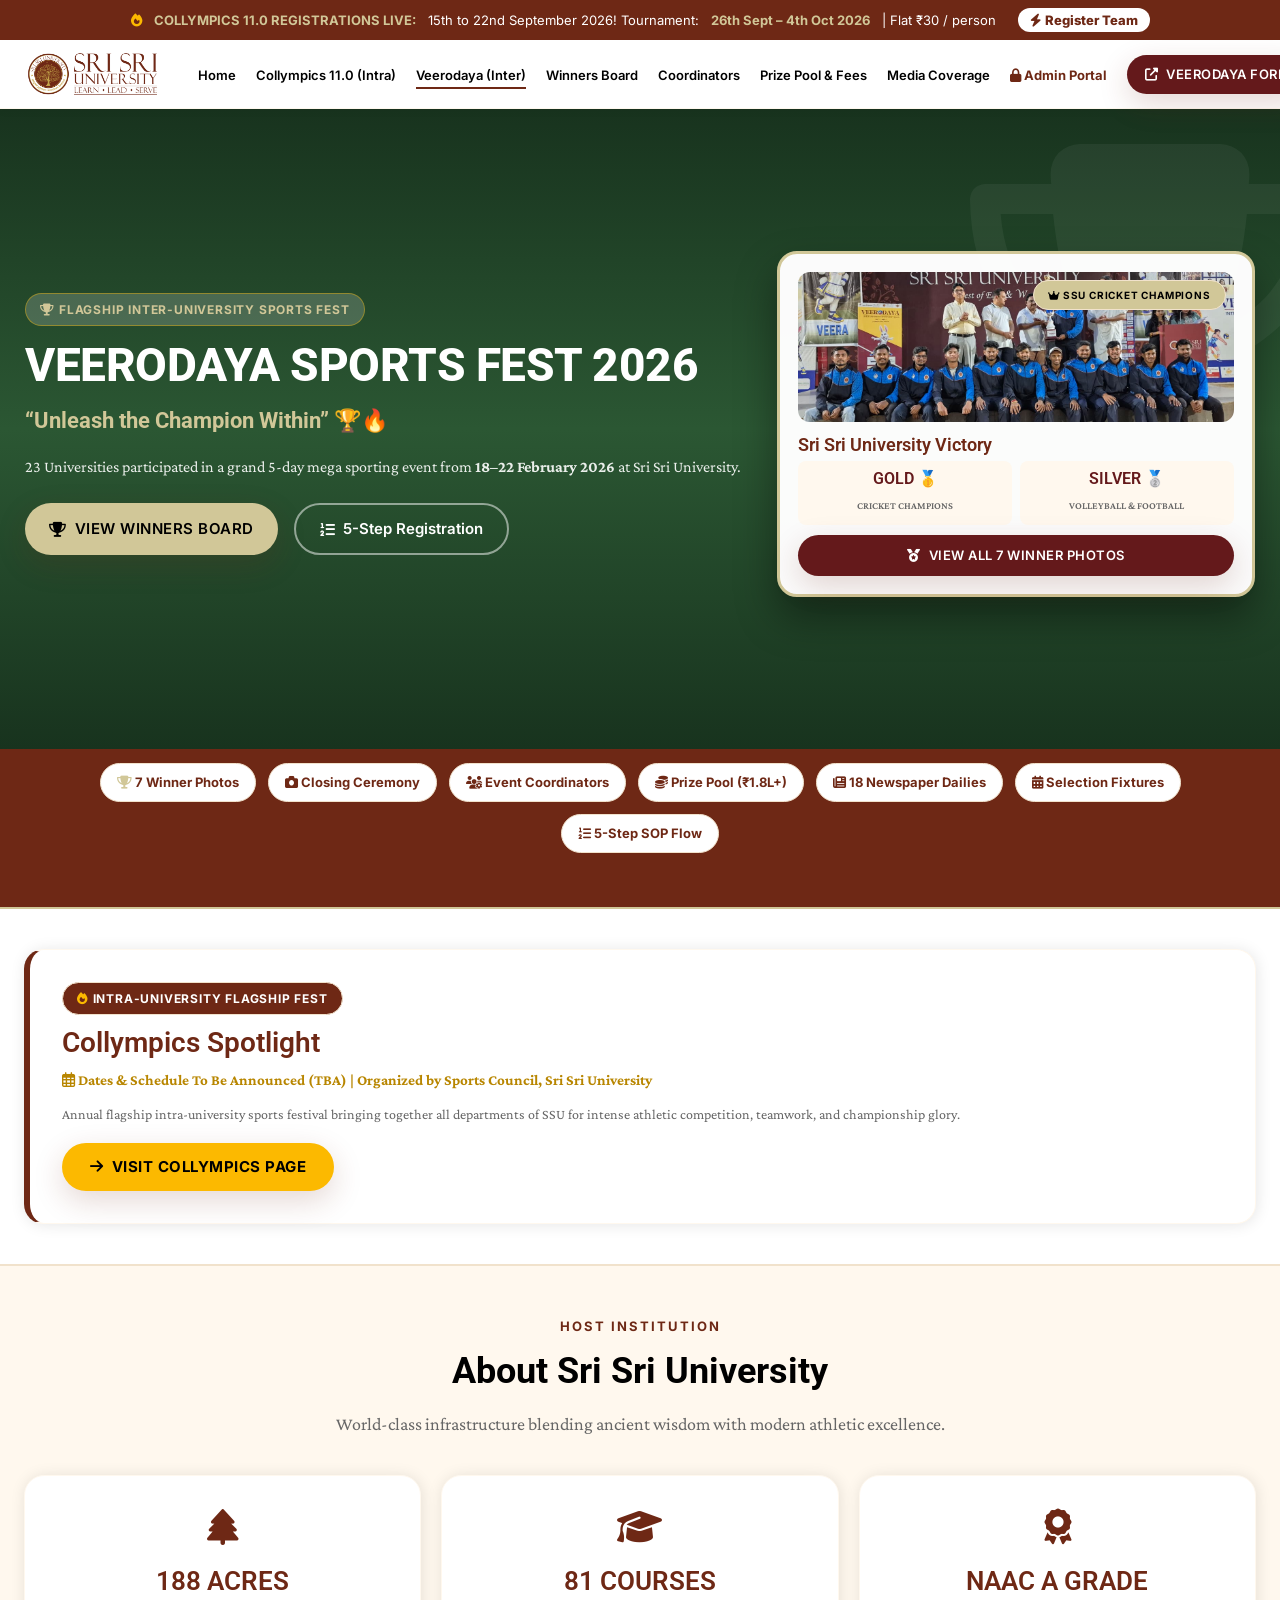
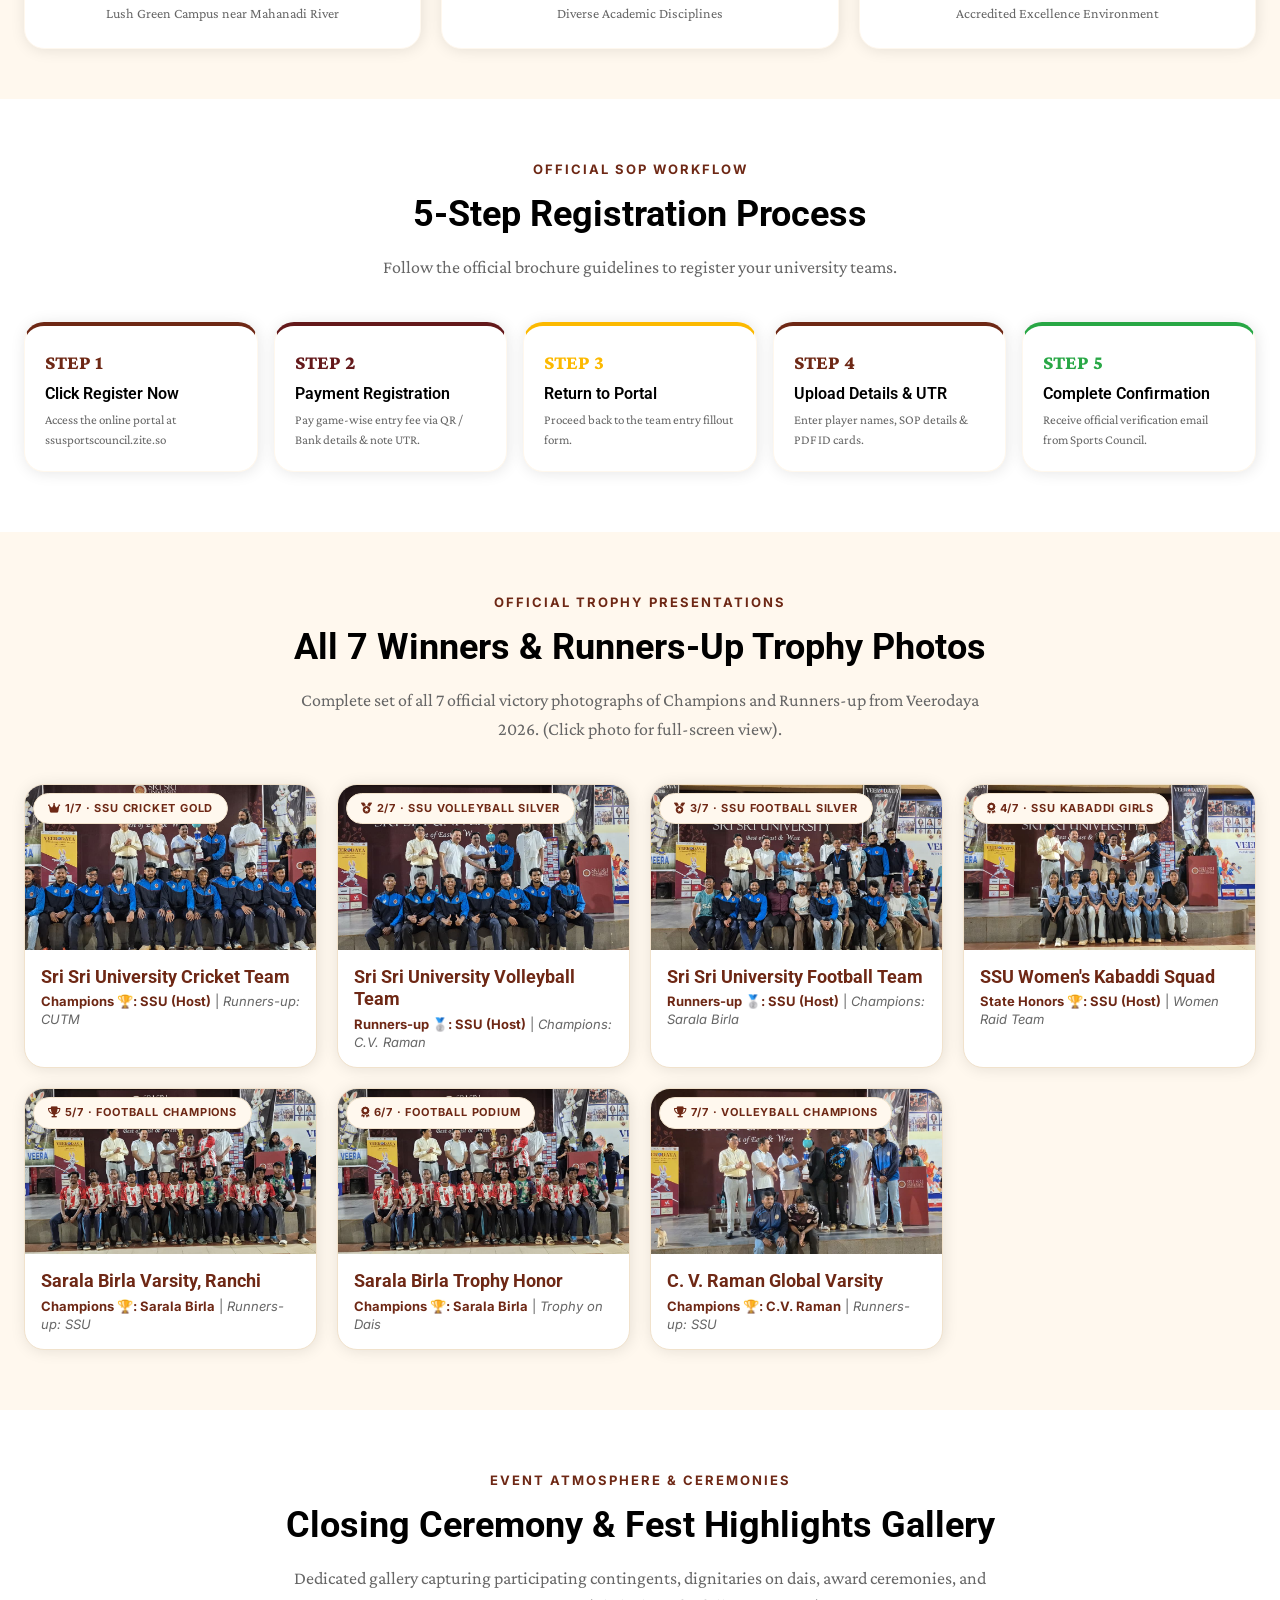
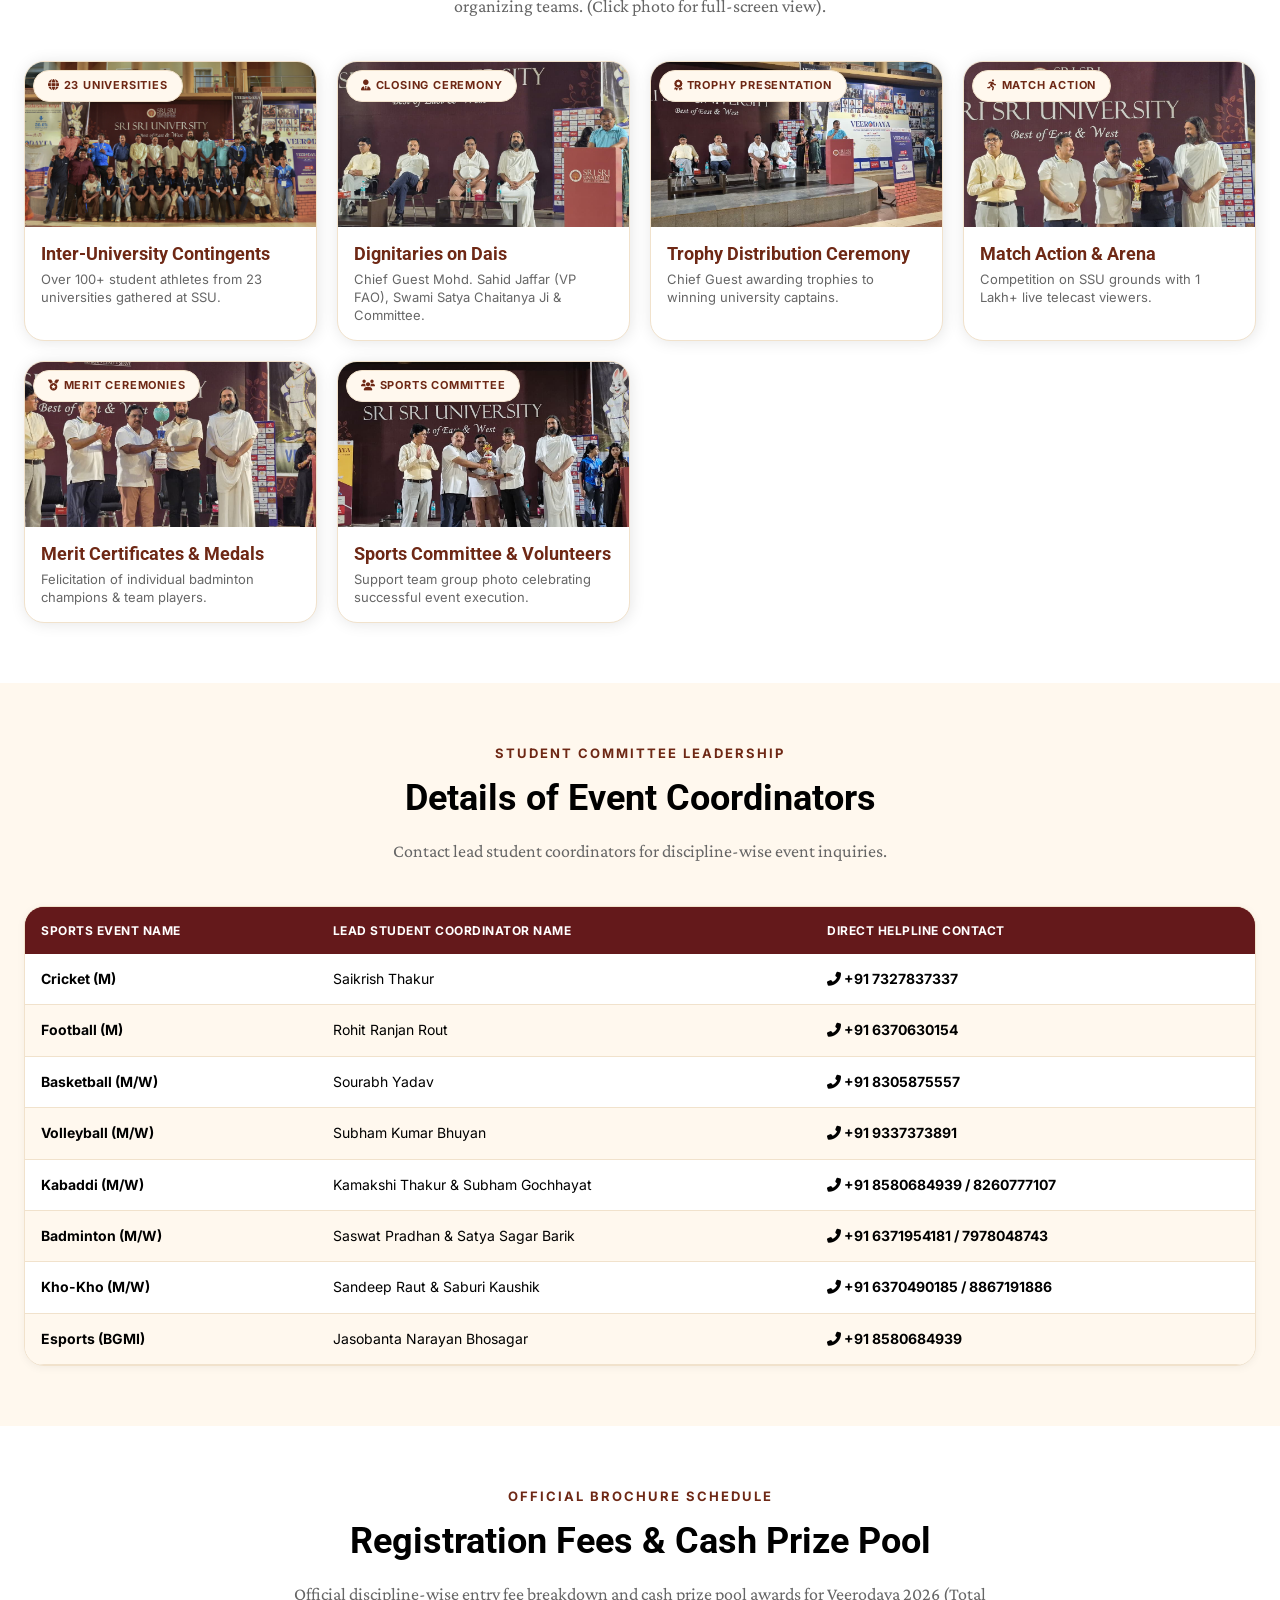
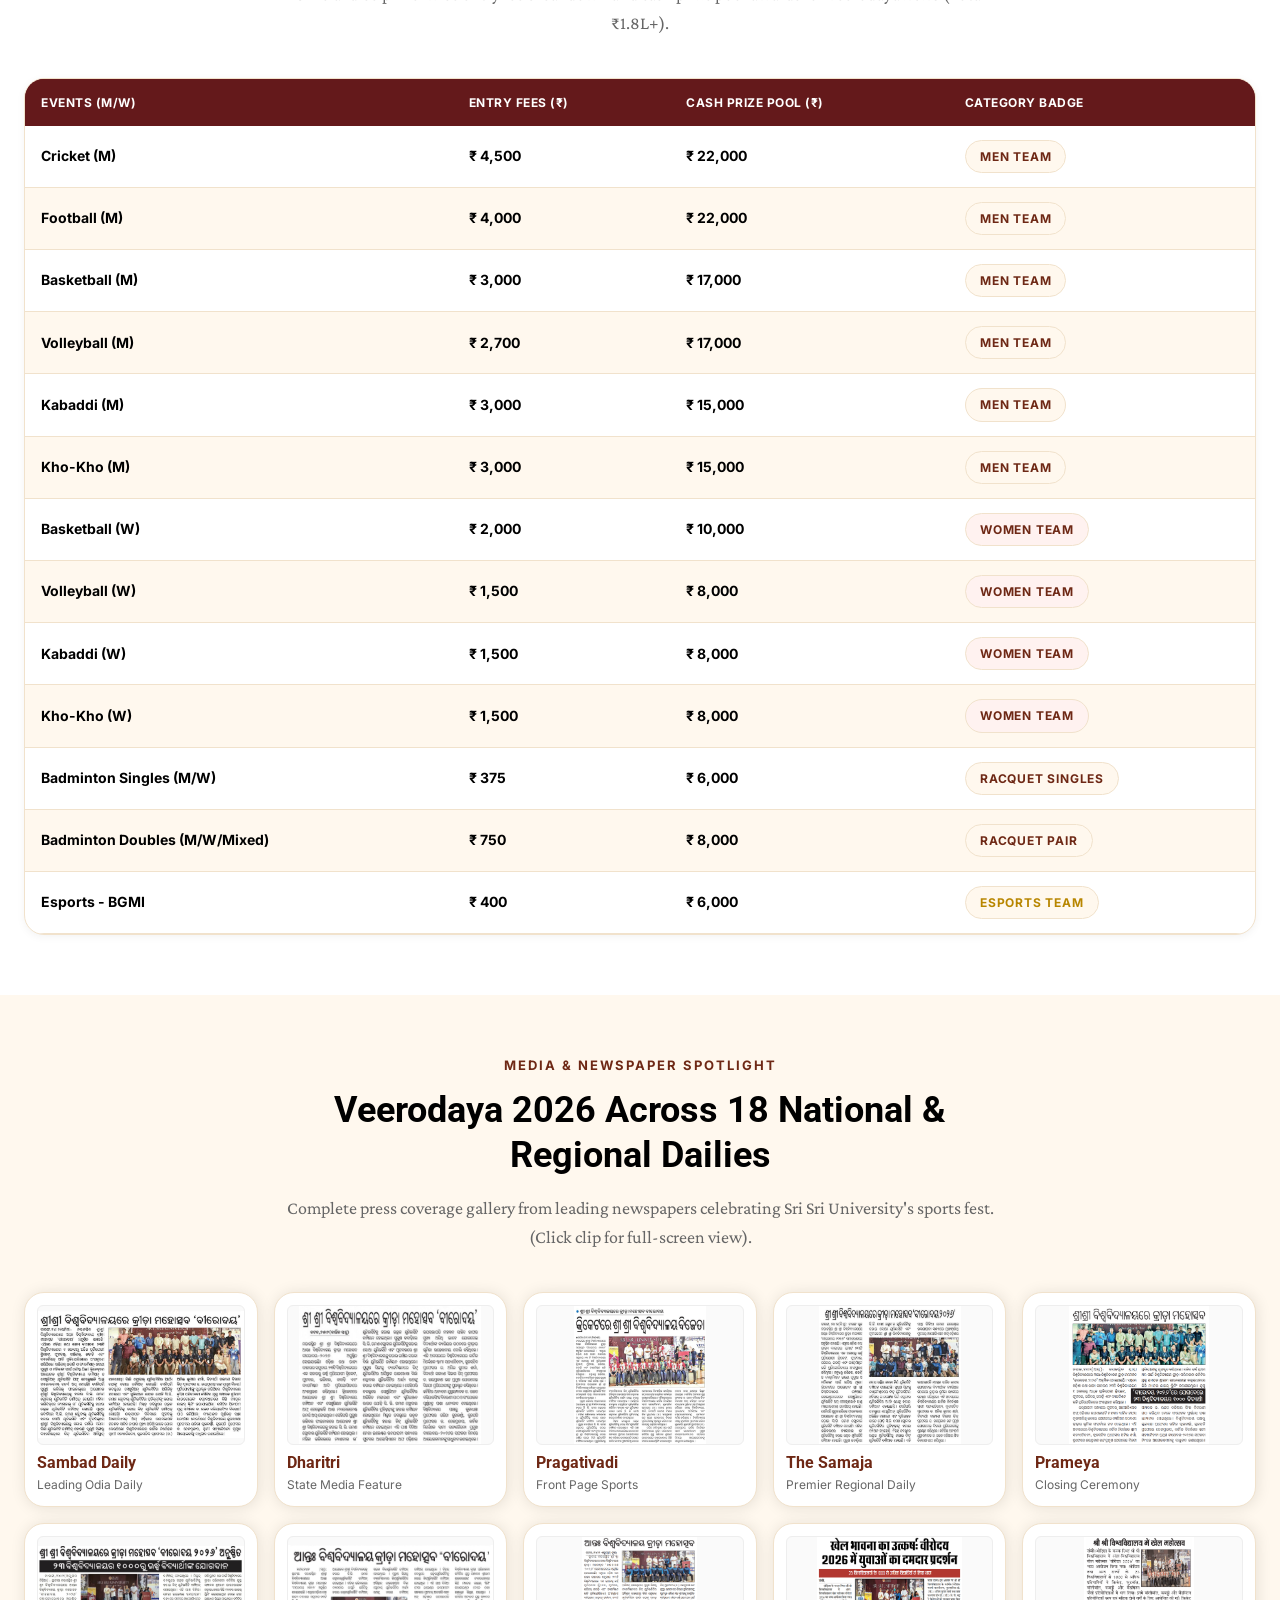
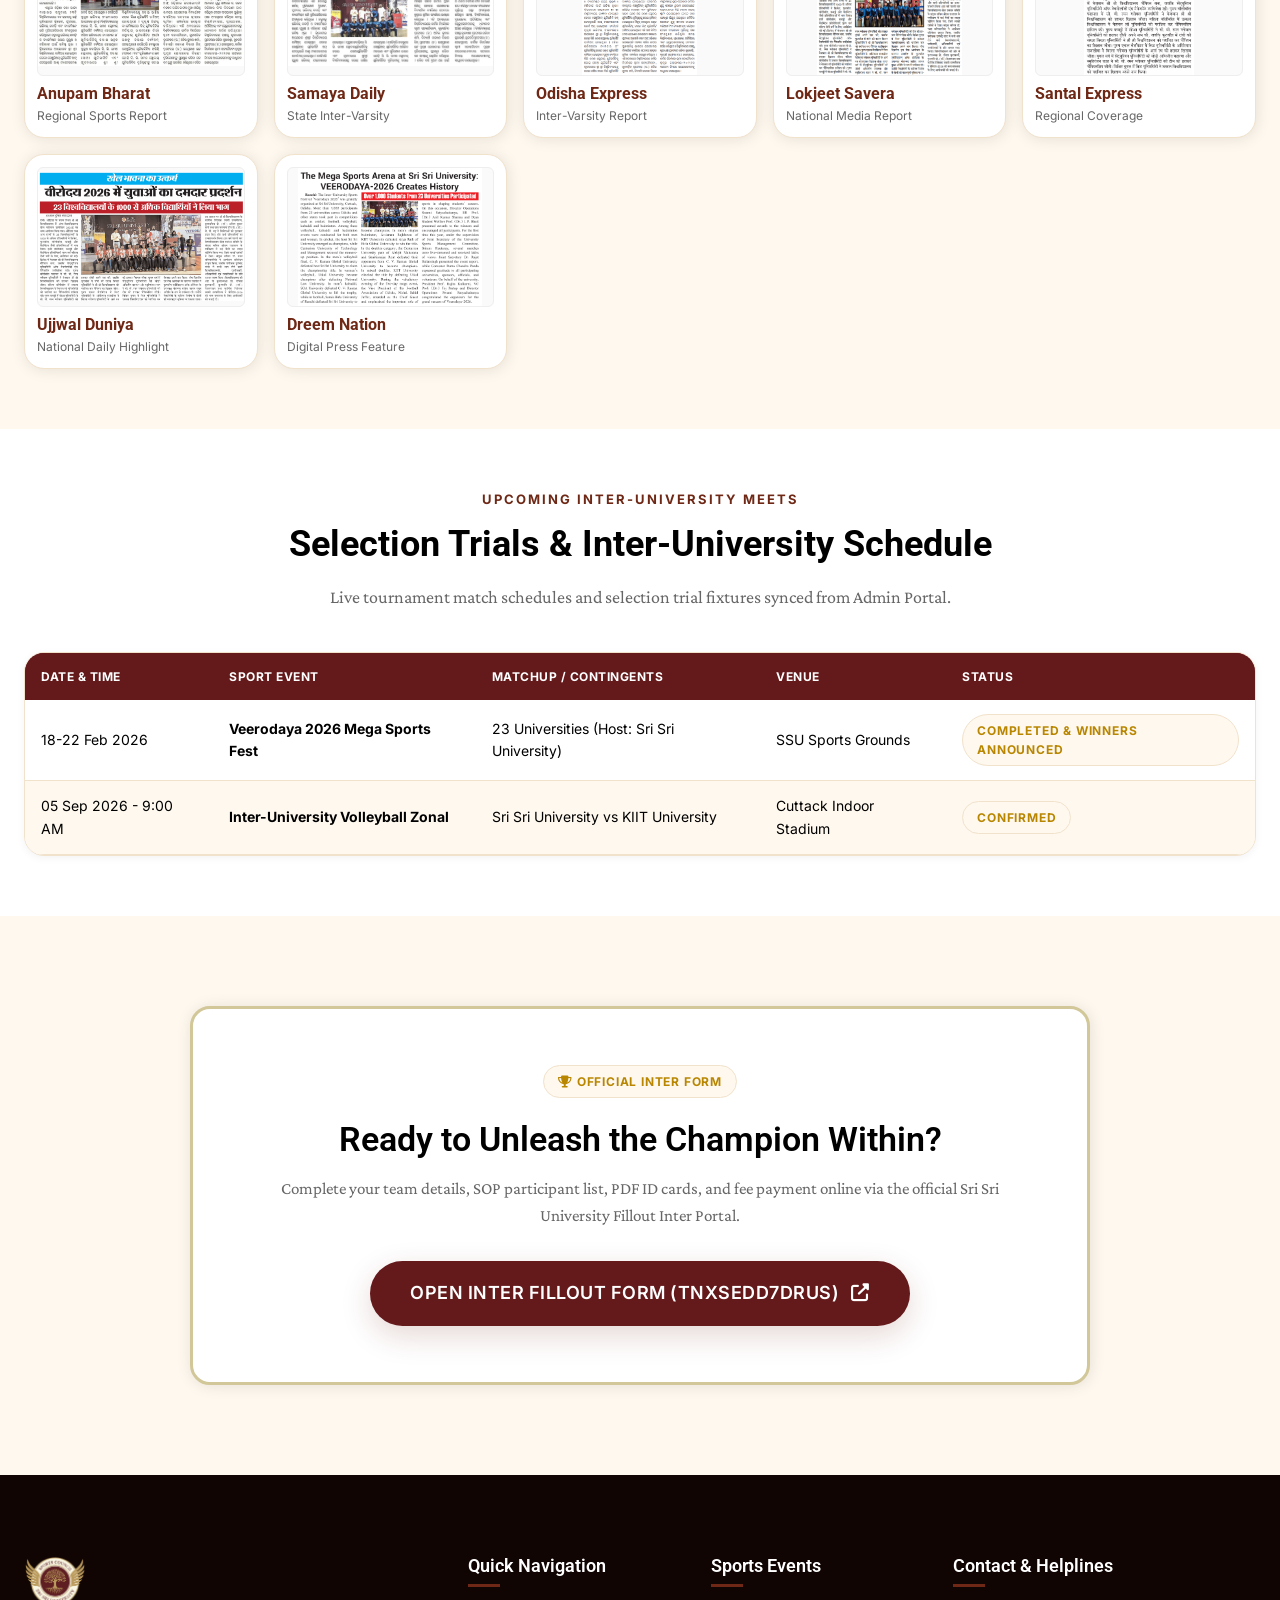
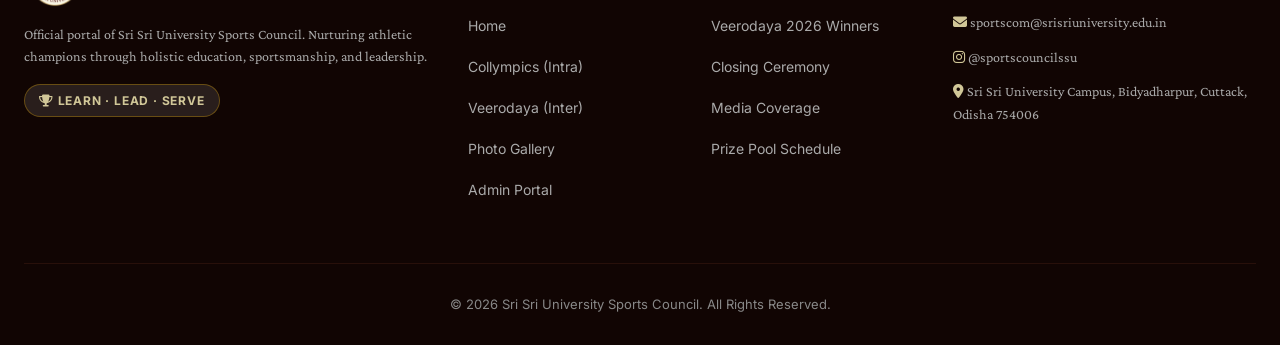
==== commit b38f7d84: "feat(collympics): apply new full-width hero banner, unify rich footers, optimize mobile header & but" ====
--- a/inter-university.html
+++ b/inter-university.html
@@ -691,13 +691,50 @@
   </div>
 
   <!-- FOOTER -->
-  <footer class="ssu-footer" style="text-align: center;">
-    <div class="container-ssu" style="display: flex; flex-direction: column; align-items: center; justify-content: center; text-align: center; width: 100%;">
-      <div style="margin-bottom: 16px; display: flex; justify-content: center; align-items: center; width: 100%;">
-        <img src="assets/ssu_official_logo.png" alt="Sri Sri University Sports Council Official Logo" class="footer-official-logo" style="height: 60px; width: auto; object-fit: contain; display: block; margin: 0 auto;">
-      </div>
-      <div class="footer-bottom" style="border-top: none; padding-top: 0; text-align: center; width: 100%;">
-        <p style="text-align: center; margin: 0;">&copy; 2026 Sri Sri University Sports Council. All Rights Reserved. Designed for Learn Lead Serve initiative.</p>
+  <footer class="ssu-footer">
+    <div class="container-ssu">
+      <div class="footer-grid">
+        <div class="footer-col">
+          <img src="assets/ssu_official_logo.png" style="height: 52px; margin-bottom: 16px;" alt="SSU Logo">
+          <p style="font-size: 14px; color: #aaa; line-height: 1.6; margin-bottom: 16px;">
+            Official portal of Sri Sri University Sports Council. Nurturing athletic champions through holistic education, sportsmanship, and leadership.
+          </p>
+          <span class="badge-ssu" style="background: rgba(255,255,255,0.1); color: var(--color-accent-gold); border: 1px solid rgba(252,185,0,0.3);">
+            <i class="fas fa-trophy"></i> Learn · Lead · Serve
+          </span>
+        </div>
+
+        <div class="footer-col">
+          <h4>Quick Navigation</h4>
+          <ul class="footer-links">
+            <li><a href="index.html">Home</a></li>
+            <li><a href="intra-university.html">Collympics (Intra)</a></li>
+            <li><a href="inter-university.html">Veerodaya (Inter)</a></li>
+            <li><a href="index.html#gallery">Photo Gallery</a></li>
+            <li><a href="admin.html">Admin Portal</a></li>
+          </ul>
+        </div>
+
+        <div class="footer-col">
+          <h4>Sports Events</h4>
+          <ul class="footer-links">
+            <li><a href="inter-university.html#results-board">Veerodaya 2026 Winners</a></li>
+            <li><a href="inter-university.html#ceremony-highlights">Closing Ceremony</a></li>
+            <li><a href="inter-university.html#press-coverage">Media Coverage</a></li>
+            <li><a href="inter-university.html#prize-pool">Prize Pool Schedule</a></li>
+          </ul>
+        </div>
+
+        <div class="footer-col">
+          <h4>Contact & Helplines</h4>
+          <p style="font-size: 14px; color: #aaa; margin-bottom: 12px;"><i class="fas fa-envelope" style="color: var(--color-accent-gold);"></i> sportscom@srisriuniversity.edu.in</p>
+          <p style="font-size: 14px; color: #aaa; margin-bottom: 12px;"><i class="fab fa-instagram" style="color: var(--color-accent-gold);"></i> @sportscouncilssu</p>
+          <p style="font-size: 14px; color: #aaa;"><i class="fas fa-map-marker-alt" style="color: var(--color-accent-gold);"></i> Sri Sri University Campus, Bidyadharpur, Cuttack, Odisha 754006</p>
+        </div>
+      </div>
+
+      <div class="footer-bottom">
+        <p>&copy; 2026 Sri Sri University Sports Council. All Rights Reserved.</p>
       </div>
     </div>
   </footer>
--- a/css/main.css
+++ b/css/main.css
@@ -953,11 +953,11 @@
     overflow: hidden !important;
   }
   .header-container {
-    padding: 12px 16px;
+    padding: 14px 18px;
   }
   .ssu-logo-img {
-    height: 40px;
-    max-width: 170px;
+    height: 48px;
+    max-width: 190px;
   }
   .ssu-brand-name {
     display: none;
@@ -970,6 +970,10 @@
   }
   .mobile-menu-toggle {
     display: block;
+    font-size: 26px;
+    padding: 6px 10px;
+    color: var(--color-primary);
+    cursor: pointer;
   }
 
   .hero-title {
@@ -1124,11 +1128,16 @@
 
   /* Header & Navigation Fixes */
   .header-container {
-    padding: 10px 14px !important;
+    padding: 14px 18px !important;
+    min-height: 68px !important;
   }
   .ssu-logo-img {
-    height: 38px !important;
-    max-width: 150px !important;
+    height: 48px !important;
+    max-width: 190px !important;
+  }
+  .mobile-menu-toggle {
+    font-size: 28px !important;
+    padding: 6px 10px !important;
   }
   .header-hide-mobile {
     display: none !important;
@@ -1224,20 +1233,21 @@
 /* Extra Small Mobile Devices (<480px) Header & Touch Sizing */
 @media (max-width: 480px) {
   .header-container {
-    padding: 8px 12px !important;
-    gap: 8px !important;
+    padding: 12px 16px !important;
+    min-height: 64px !important;
+    gap: 10px !important;
   }
   .ssu-logo-img {
-    height: 32px !important;
-    max-width: 120px !important;
+    height: 44px !important;
+    max-width: 160px !important;
   }
   .header-action-btn {
     padding: 6px 12px !important;
     font-size: 11px !important;
   }
   .mobile-menu-toggle {
-    font-size: 20px !important;
-    padding: 4px !important;
+    font-size: 26px !important;
+    padding: 6px 8px !important;
   }
 }
 
@@ -1307,6 +1317,16 @@
     margin: 0 auto 16px auto !important;
     display: block !important;
   }
+  .footer-col {
+    text-align: center !important;
+  }
+  .footer-col h4::after {
+    left: 50% !important;
+    transform: translateX(-50%) !important;
+  }
+  .footer-links {
+    align-items: center !important;
+  }
 
   #guidelines ol {
     padding-left: 18px !important;
@@ -1326,17 +1346,15 @@
 
 .collympics-banner-wrapper {
   width: 100%;
-  height: clamp(340px, 46vw, 640px);
   position: relative;
   overflow: hidden;
-  background: #ffffff;
+  background: #f8f9fa;
+  line-height: 0;
 }
 
 .collympics-hero-banner-img {
   width: 100%;
-  height: 100%;
-  object-fit: cover;
-  object-position: center center;
+  height: auto;
   display: block;
   margin: 0;
   padding: 0;
@@ -1344,12 +1362,88 @@
 
 @media (max-width: 768px) {
   .collympics-banner-wrapper {
-    height: 300px;
+    height: auto;
+  }
+  .collympics-hero-banner-img {
+    width: 100%;
+    height: auto;
   }
 }
 
 @media (max-width: 480px) {
   .collympics-banner-wrapper {
-    height: 250px;
-  }
-}
+    height: auto;
+  }
+  .collympics-hero-banner-img {
+    width: 100%;
+    height: auto;
+  }
+}
+
+/* Collympics Action Buttons Layout */
+.collympics-banner-buttons {
+  display: flex;
+  gap: 12px;
+  align-items: center;
+  flex-wrap: wrap;
+  margin-top: 10px;
+}
+
+.banner-btn-top {
+  display: inline-flex;
+}
+
+.banner-btns-bottom {
+  display: inline-flex;
+  gap: 12px;
+  align-items: center;
+}
+
+@media (max-width: 768px) {
+  .collympics-banner-buttons {
+    display: flex !important;
+    flex-direction: column !important;
+    align-items: center !important;
+    gap: 12px !important;
+    width: 100% !important;
+  }
+  .banner-btn-top {
+    display: flex !important;
+    justify-content: center !important;
+    width: 100% !important;
+  }
+  .banner-btn-top .btn-primary {
+    width: 100% !important;
+    max-width: 320px !important;
+    justify-content: center !important;
+    text-align: center !important;
+  }
+  .banner-btns-bottom {
+    display: flex !important;
+    flex-direction: row !important;
+    justify-content: center !important;
+    align-items: center !important;
+    gap: 10px !important;
+    width: 100% !important;
+  }
+  .banner-btns-bottom .btn-outline {
+    flex: 1 1 0px !important;
+    max-width: 190px !important;
+    padding: 10px 8px !important;
+    font-size: 12.5px !important;
+    text-align: center !important;
+    justify-content: center !important;
+    white-space: nowrap !important;
+  }
+}
+
+@media (max-width: 480px) {
+  .banner-btns-bottom .btn-outline {
+    padding: 9px 6px !important;
+    font-size: 11.5px !important;
+    gap: 5px !important;
+  }
+  .banner-btns-bottom .btn-outline i {
+    font-size: 11px !important;
+  }
+}
